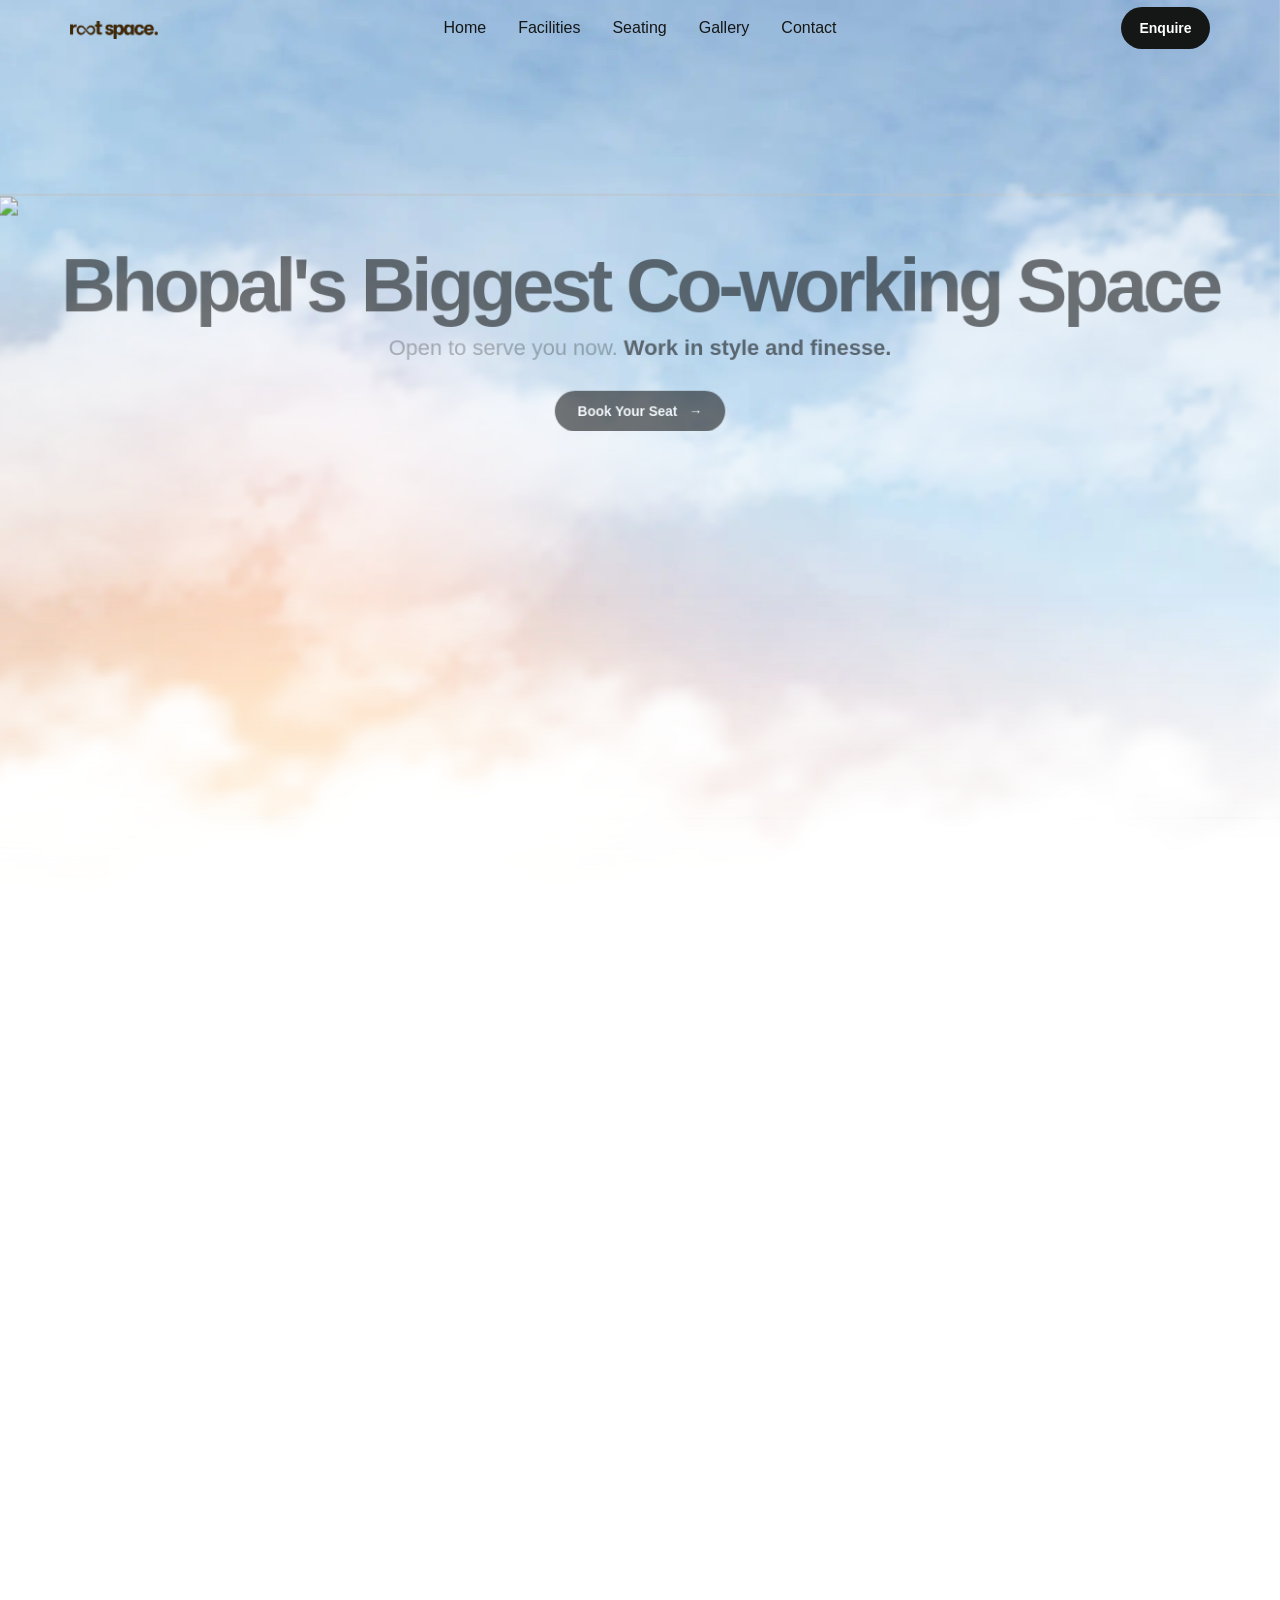
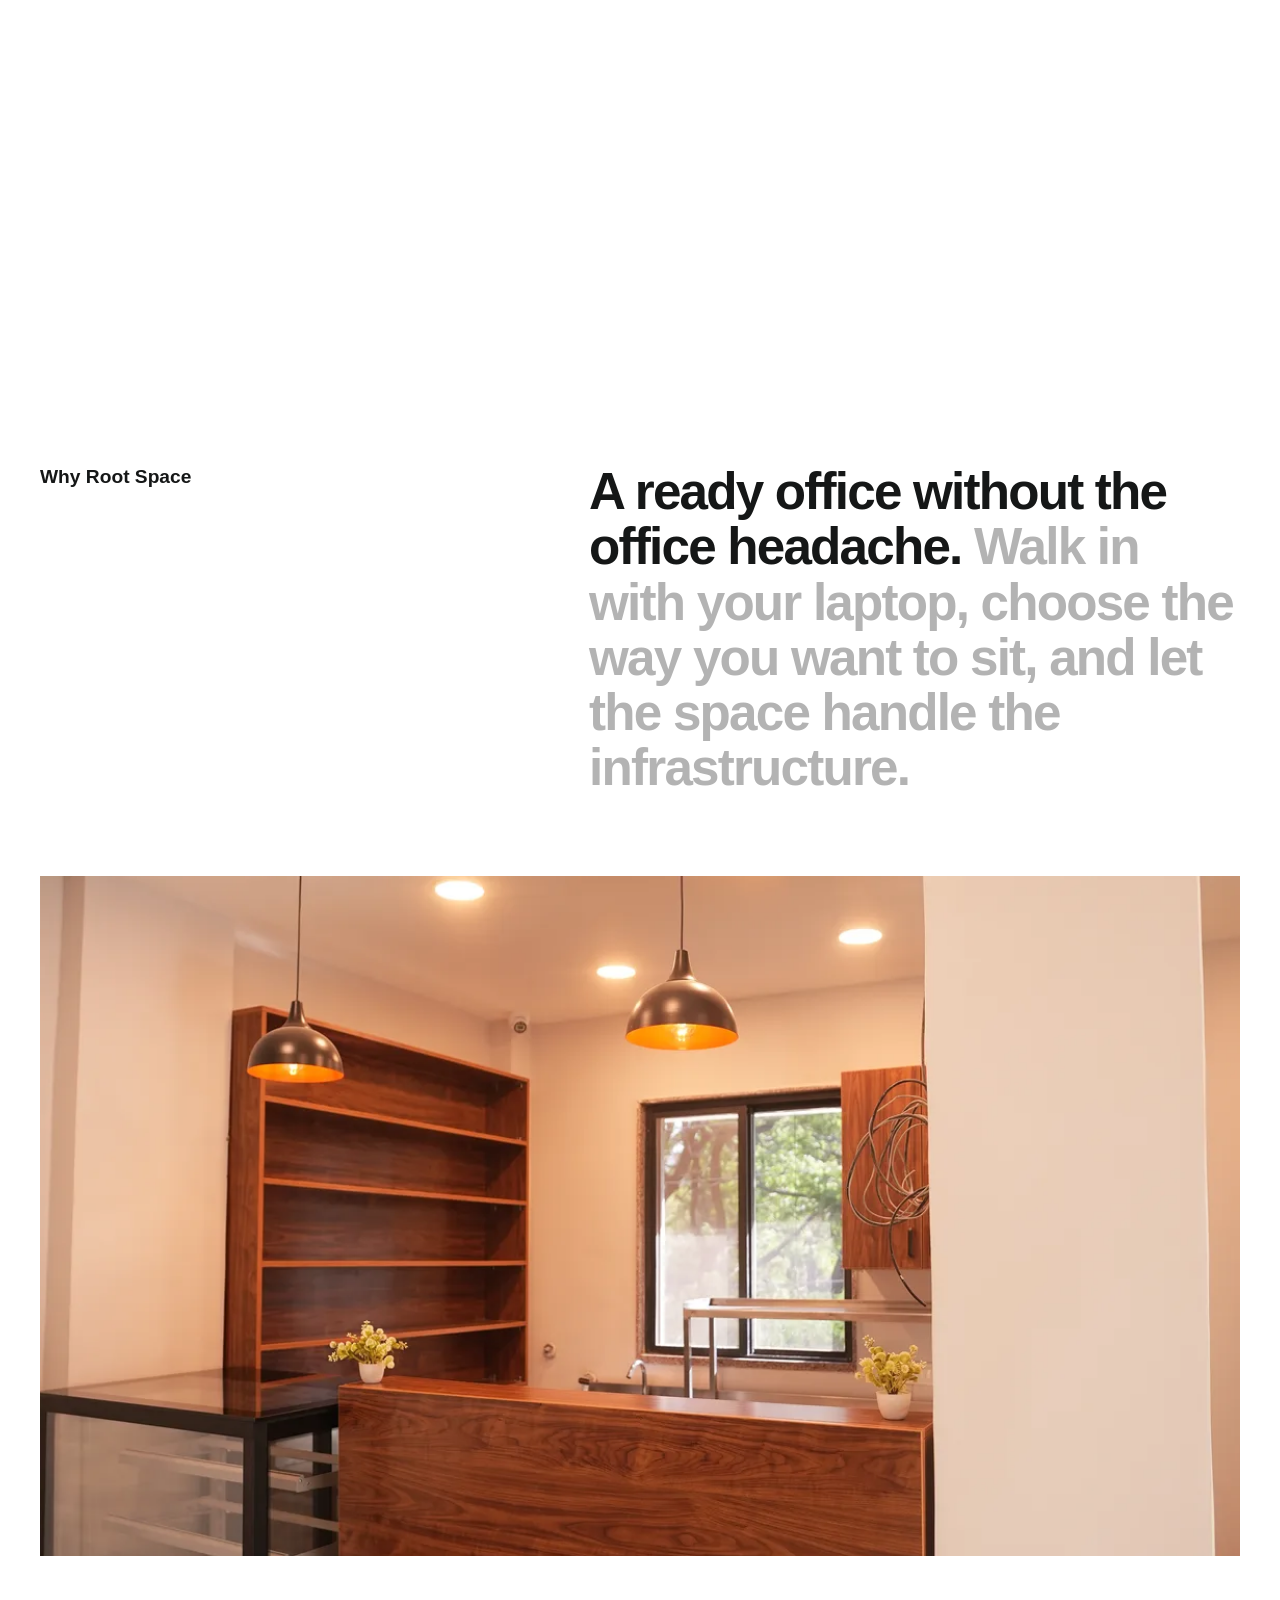
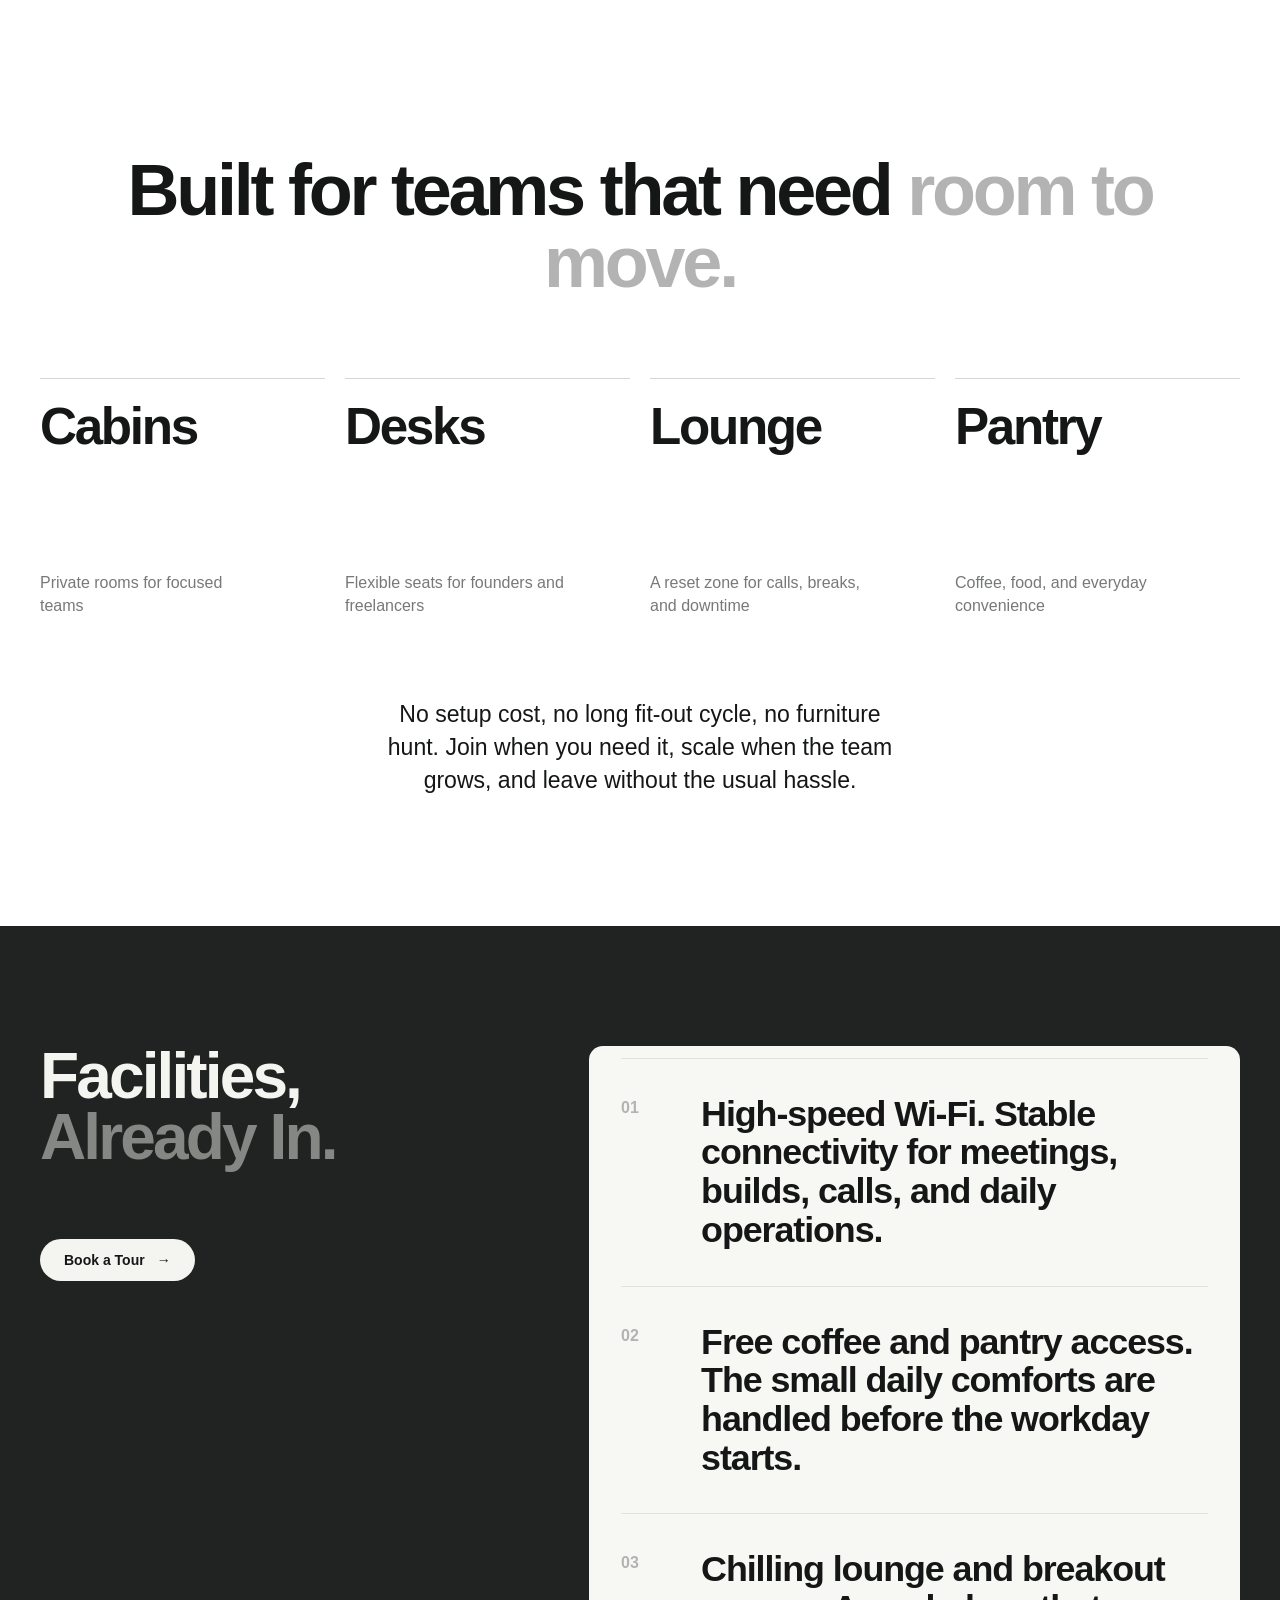
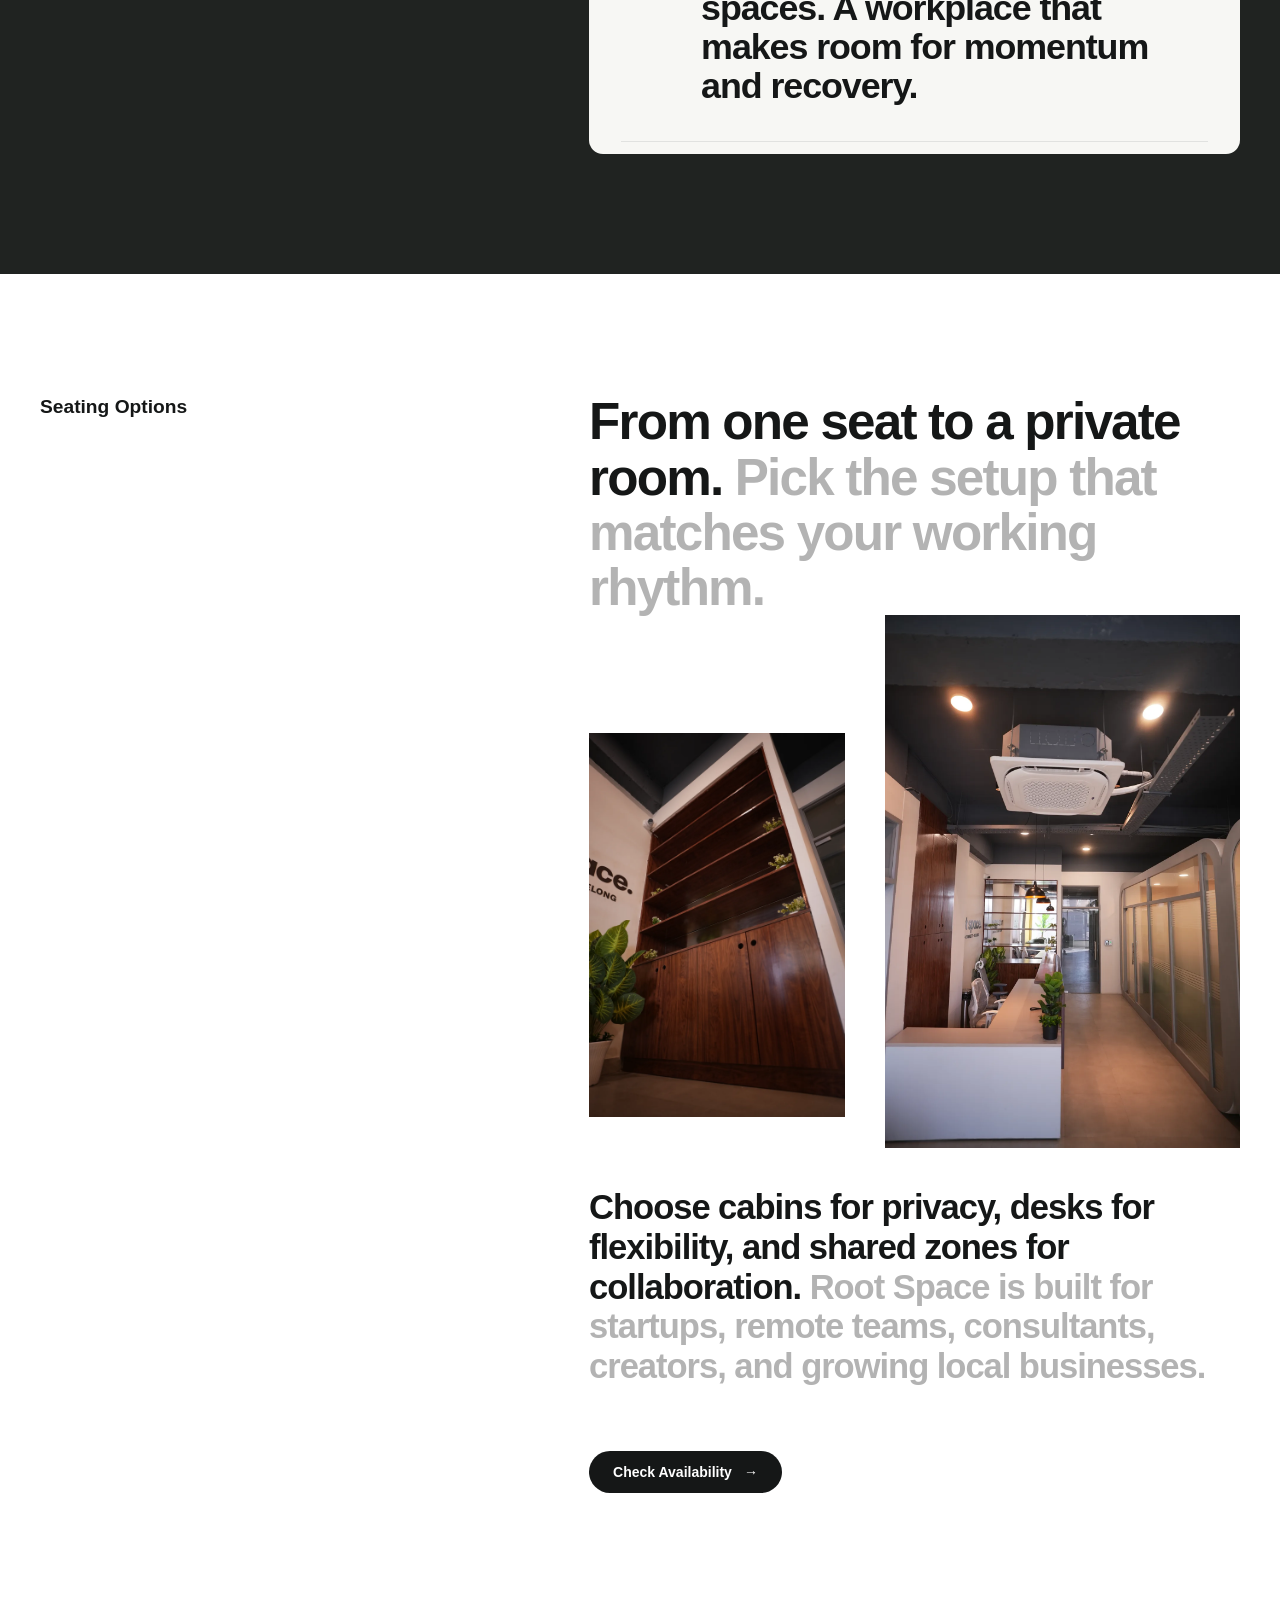
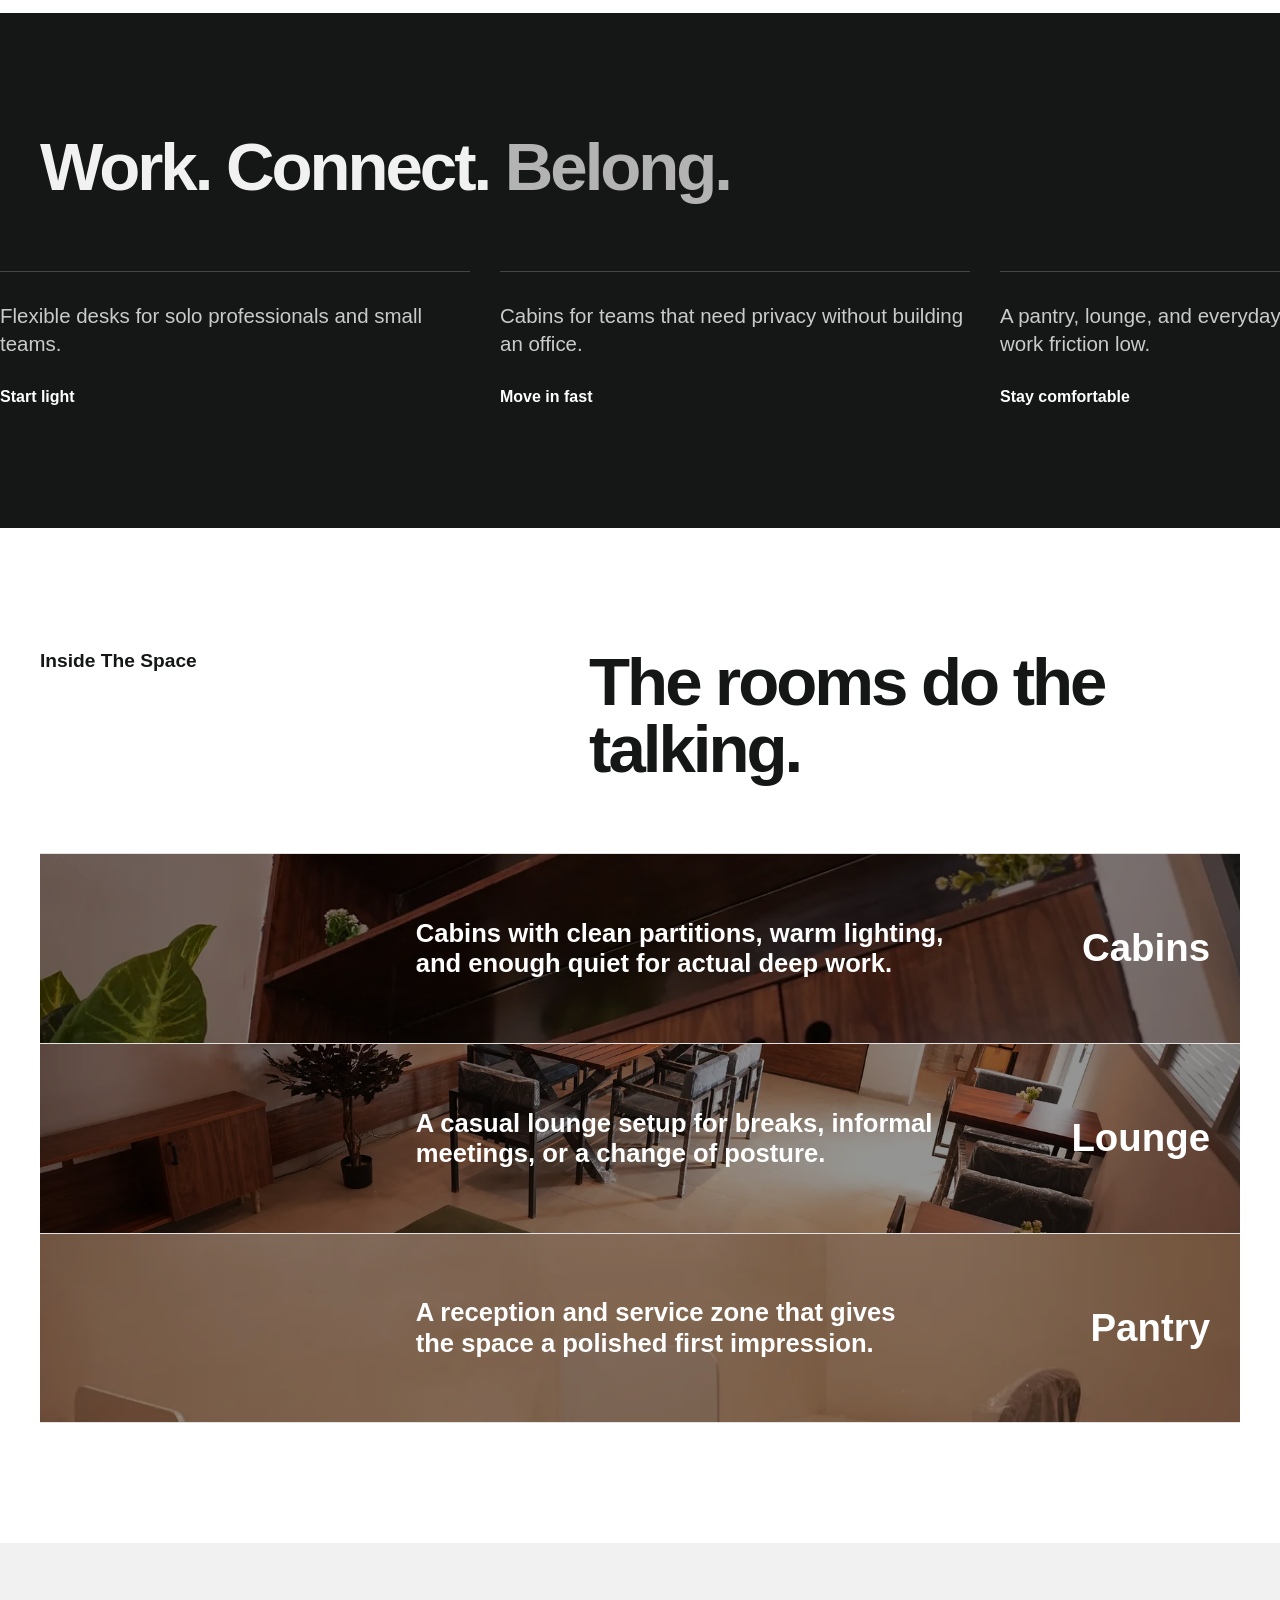
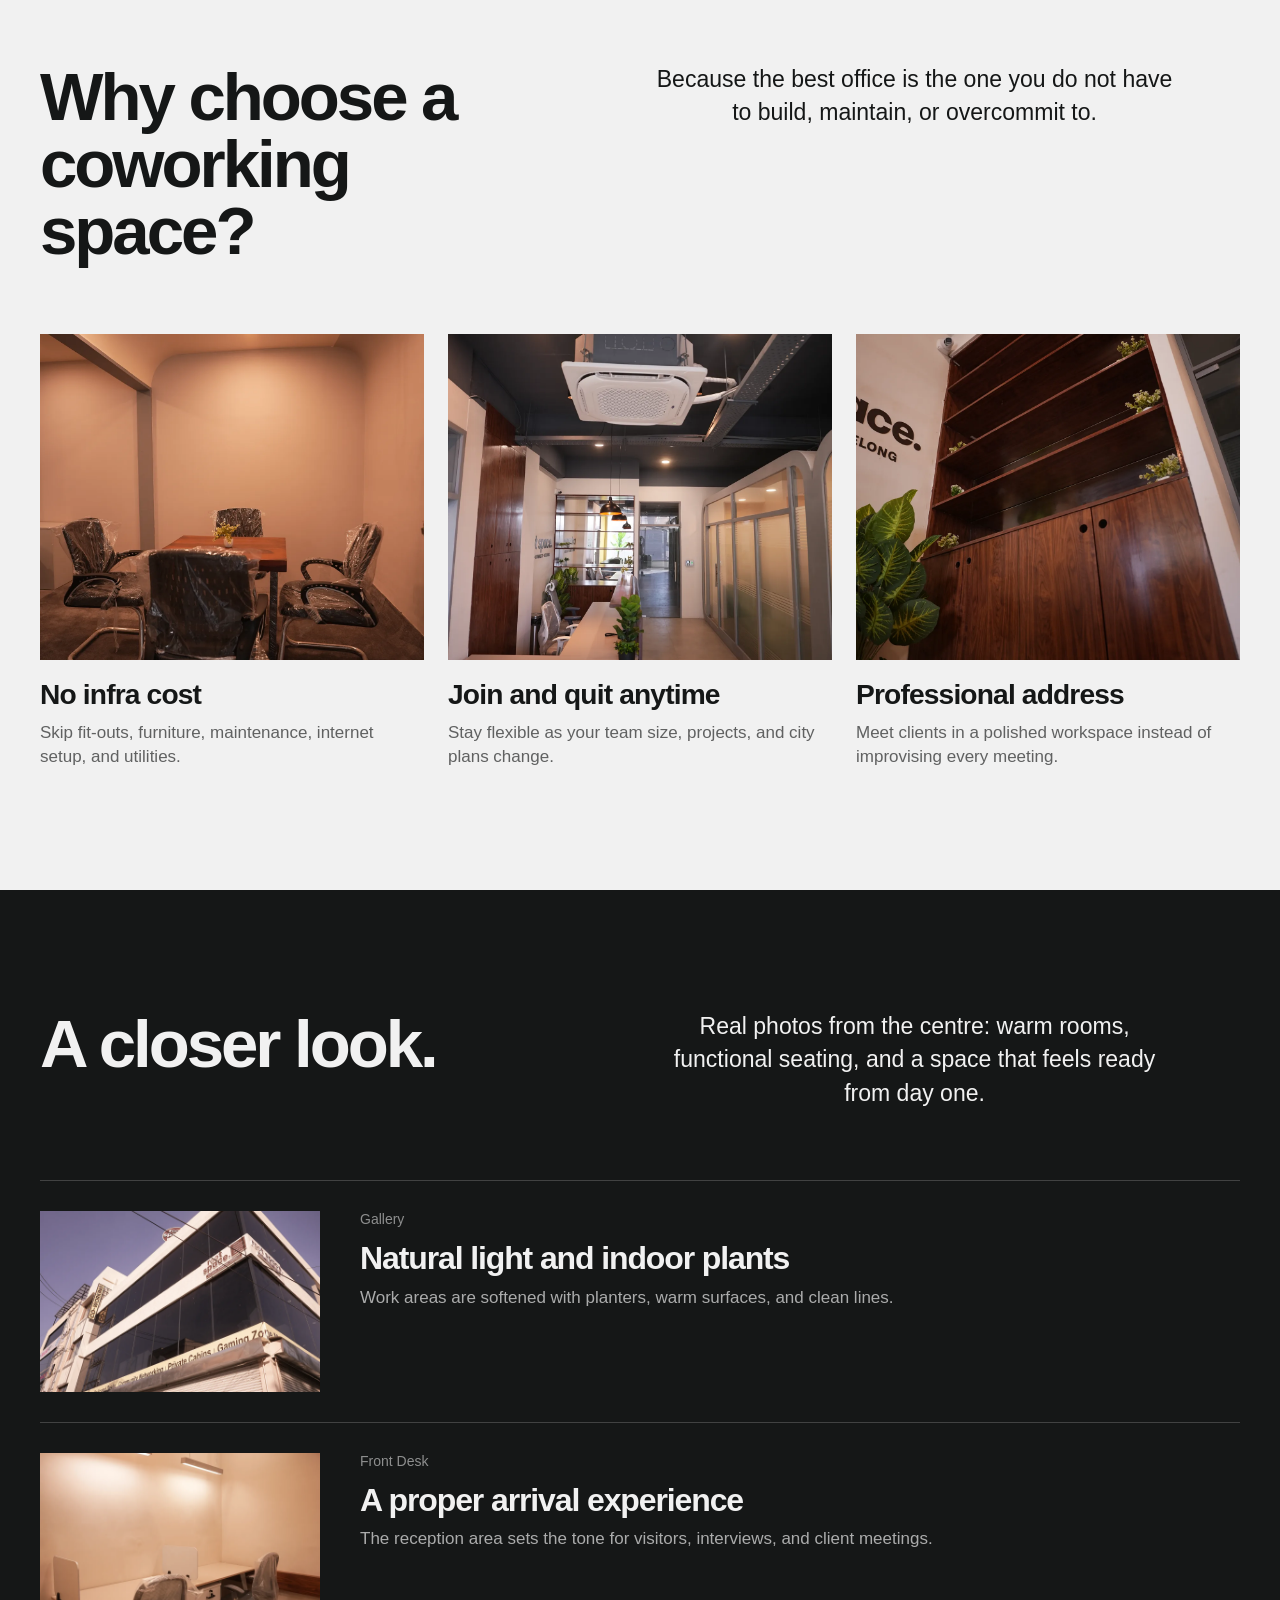
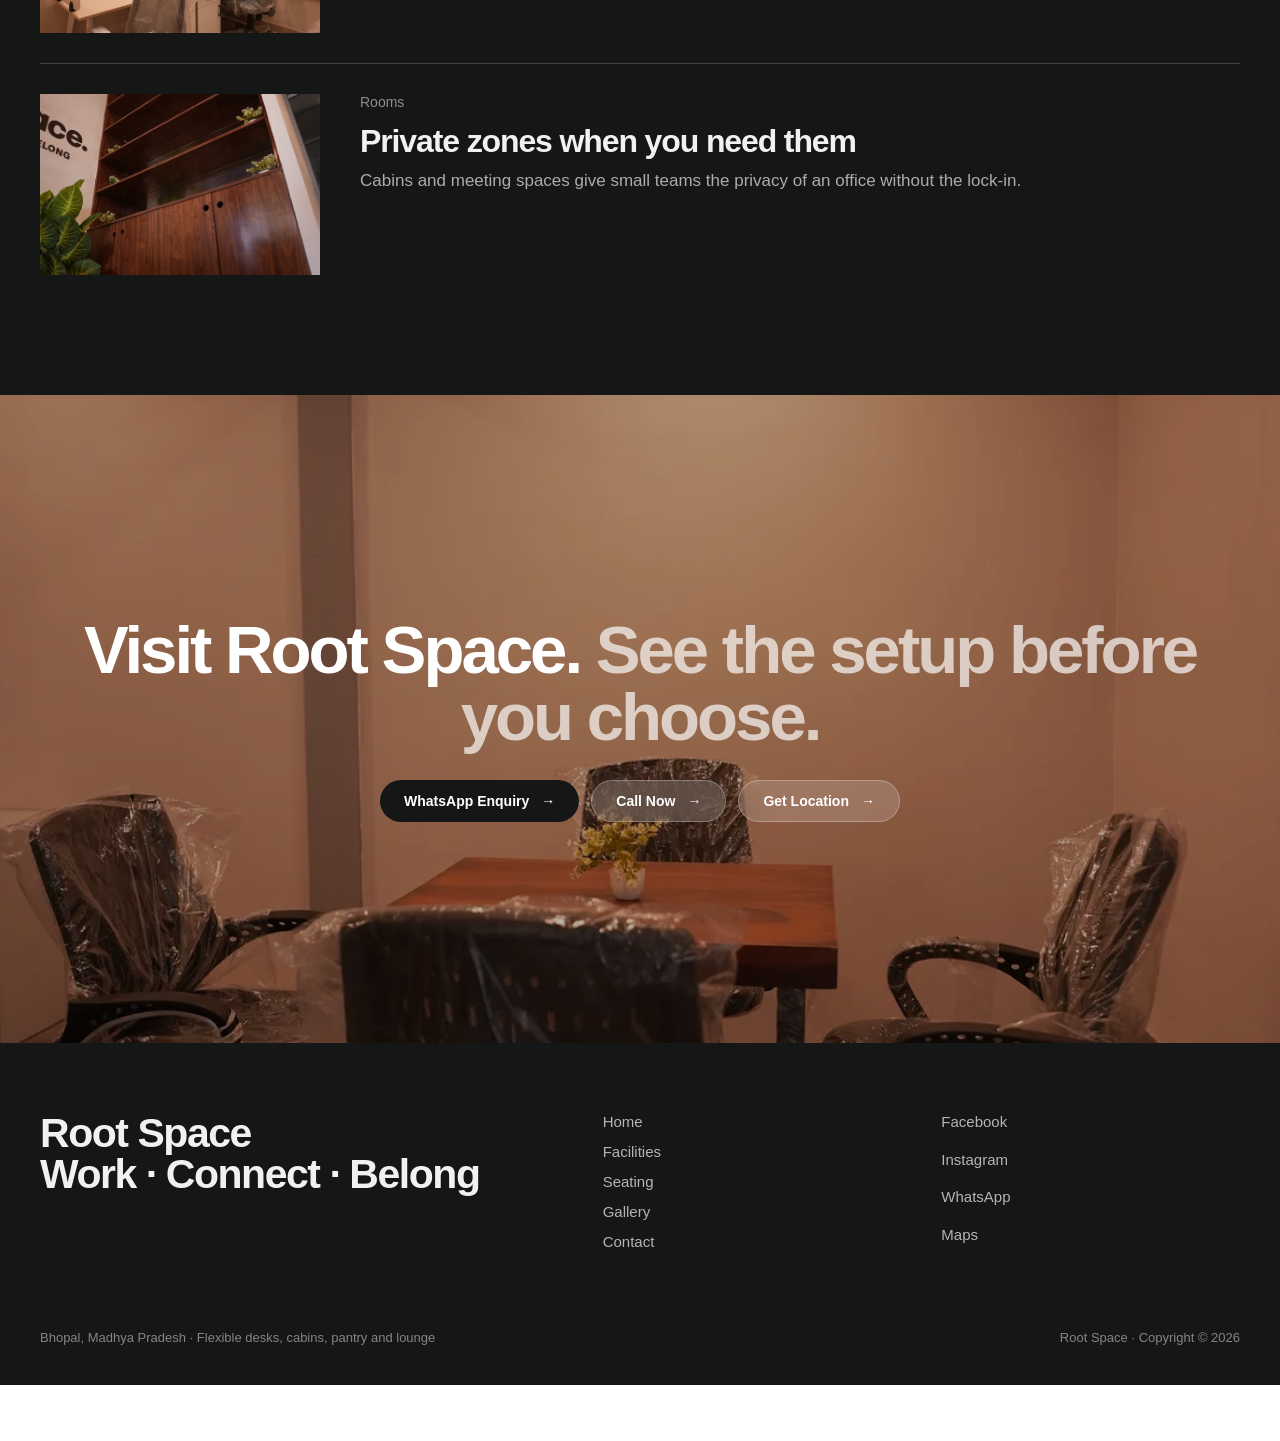
==== index.html @ 64983ba9 "Refactor code structure for improved readability and maintainability" ====
<!doctype html>
<html lang="en">
<head>
  <meta charset="utf-8">
  <meta name="viewport" content="width=device-width, initial-scale=1">
  <title>Root Space | Coworking Space in Bhopal</title>
  <style>
    :root {
      --ink: #151717;
      --muted: rgba(21, 23, 23, 0.5);
      --asset-dir: "FIND Real Estate _ Purchase, Rent or Sell Commercial and Residential Real Estate_files";
    }

    * {
      box-sizing: border-box;
    }

    html {
      font-size: 10px;
      background: #fff;
    }

    body {
      margin: 0;
      color: var(--ink);
      font-family: Arial, Helvetica, sans-serif;
      overflow-x: hidden;
    }

    a {
      color: inherit;
      text-decoration: none;
    }

    .site-header {
      position: fixed;
      top: 0;
      left: 0;
      right: 0;
      z-index: 20;
      height: 5.6rem;
      display: flex;
      align-items: center;
      padding: 0 7rem;
      color: var(--ink);
    }

    .brand {
      width: 6.6rem;
      height: 2rem;
      display: block;
    }

    .brand svg {
      width: 100%;
      height: 100%;
      display: block;
    }

    .root-brand {
      width: 8.8rem;
      height: 4.4rem;
      margin-top: .4rem;
    }

    .brand img {
      width: 100%;
      height: 100%;
      display: block;
      object-fit: contain;
      object-position: left center;
    }

    .nav {
      position: absolute;
      left: 50%;
      transform: translateX(-50%);
      display: flex;
      align-items: center;
      gap: 3.2rem;
      font-size: 1.6rem;
      line-height: 1;
      white-space: nowrap;
    }

    .nav span {
      display: inline-flex;
      align-items: center;
      gap: .65rem;
    }

    .sign-in {
      margin-left: auto;
      height: 4.2rem;
      min-width: 8.9rem;
      border-radius: 99rem;
      display: inline-flex;
      align-items: center;
      justify-content: center;
      background: var(--ink);
      color: #fff;
      font-size: 1.4rem;
      font-weight: 600;
    }

    .hero {
      position: relative;
      height: 500vh;
      margin-top: -5.6rem;
      margin-bottom: -100vh;
      opacity: 0;
      animation: hero-in .7s ease .18s forwards;
    }

    .hero-sticky {
      position: sticky;
      top: 0;
      height: 100vh;
      overflow: hidden;
    }

    .scene,
    .back {
      position: absolute;
      inset: 0;
    }

    .scene {
      overflow: hidden;
      pointer-events: none;
    }

    .layer-img {
      display: block;
      width: 100%;
      height: 100%;
      object-fit: cover;
      user-select: none;
      -webkit-user-drag: none;
    }

    .back {
      transform-origin: center;
      transform: scale(1.06);
      animation: back-in 4.5s cubic-bezier(.16, 1, .3, 1) .18s forwards;
    }

    .house {
      position: absolute;
      top: 48vh;
      left: 8vw;
      right: 8vw;
      height: min(62rem, 58vh);
      z-index: 2;
      transform-origin: bottom center;
      will-change: transform, opacity;
    }

    .house img {
      width: 100%;
      height: 100%;
      object-fit: contain;
      object-position: bottom center;
      display: block;
      filter: drop-shadow(0 4.2rem 5.5rem rgba(21, 23, 23, .22));
    }

    .house img {
      animation: house-in 3s cubic-bezier(.16, 1, .3, 1) .2s both;
    }

    .clouds {
      position: absolute;
      inset: 0;
      z-index: 4;
      will-change: transform;
    }

    .cloud {
      position: absolute;
      z-index: 4;
      will-change: transform;
      animation: cloud-in 3.4s cubic-bezier(.16, 1, .3, 1) .15s both;
    }

    .cloud:first-child {
      top: 25%;
      left: -33.72rem;
      width: 112.4rem;
      height: 47.7rem;
    }

    .cloud:last-child {
      top: 20%;
      right: -33.72rem;
      width: 93.6rem;
      height: 39.7rem;
      animation-delay: .25s;
    }

    .smoke {
      position: absolute;
      left: 0;
      right: 0;
      bottom: 0;
      height: 62rem;
      z-index: 5;
      transform: translateY(70%);
      will-change: transform;
    }

    .smoke img {
      object-position: top center;
    }

    .content {
      position: relative;
      z-index: 8;
      height: 100%;
      display: block;
      padding: 0 4rem 22.8rem;
      text-align: center;
      will-change: transform, opacity;
    }

    .content-inner {
      padding-top: 18.2rem;
      transform: translateY(.6rem);
      animation: copy-in 1.2s cubic-bezier(.16, 1, .3, 1) .35s forwards;
      opacity: 0;
    }

    h1 {
      width: min(128rem, 100%);
      margin: 0 auto;
      font-size: clamp(5rem, 6.1vw, 8.4rem);
      line-height: 1;
      letter-spacing: -.055em;
      font-weight: 800;
      white-space: normal;
      text-wrap: balance;
    }

    .subcopy {
      margin: 1.1rem 0 0;
      font-size: clamp(1.7rem, 1.76vw, 2.4rem);
      line-height: 1.3;
      font-weight: 500;
      color: var(--muted);
      text-wrap: balance;
    }

    .subcopy strong {
      color: var(--ink);
      font-weight: 700;
    }

    .cta {
      margin: 3rem auto 0;
      height: 4.2rem;
      padding: 0 2.4rem;
      border: 0;
      border-radius: 99rem;
      background: var(--ink);
      color: #fff;
      display: inline-flex;
      align-items: center;
      gap: 1.2rem;
      font: 600 1.4rem/1 Arial, Helvetica, sans-serif;
      cursor: pointer;
      transition: transform .4s cubic-bezier(.16, 1, .3, 1), background .2s ease;
    }

    .cta:hover {
      transform: translateY(-1px) scale(1.015);
      background: #000;
    }

    .bottom-fade {
      position: absolute;
      left: 0;
      right: 0;
      bottom: 0;
      height: 30.9rem;
      z-index: 7;
      background: linear-gradient(180deg, rgba(255,255,255,0), #fff);
      pointer-events: none;
    }

    .after {
      min-height: 100vh;
      display: grid;
      place-items: center;
      background: #fff;
      font-size: clamp(3rem, 5vw, 7.2rem);
      line-height: 1;
      letter-spacing: -.04em;
      font-weight: 600;
      text-align: center;
    }

    .after span {
      color: #b3b3b3;
    }

    .container {
      width: min(128.3rem, calc(100% - 8rem));
      margin: 0 auto;
    }

    .grid-2 {
      display: grid;
      grid-template-columns: minmax(18rem, 1fr) minmax(0, 1.32fr);
      gap: 5.6rem;
      align-items: start;
    }

    .section-label {
      font-size: clamp(1.6rem, 1.5vw, 2rem);
      line-height: 1.4;
      font-weight: 700;
    }

    .section-title {
      margin: 0;
      font-size: clamp(4.2rem, 5.25vw, 7.2rem);
      line-height: 1;
      letter-spacing: -.045em;
      font-weight: 650;
    }

    .section-title .muted,
    .large-copy .muted,
    .steps-text .muted,
    .agent-copy .muted {
      color: #b3b3b3;
    }

    .large-copy {
      font-size: clamp(3.2rem, 4vw, 5.6rem);
      line-height: 1.08;
      letter-spacing: -.035em;
      font-weight: 600;
    }

    .why {
      padding: 12rem 0 7rem;
    }

    .why-copy {
      margin: 0;
    }

    .why-video {
      margin-top: 8rem;
      position: relative;
      height: min(58vw, 68rem);
      overflow: hidden;
      background: #f1f1f1;
      clip-path: inset(0 round 0);
    }

    .why-video video,
    .why-video img {
      width: 100%;
      height: 100%;
      object-fit: cover;
      display: block;
      transform: scale(1.04);
    }

    .arrows-section {
      min-height: 100vh;
      display: grid;
      place-items: center;
      padding: 12rem 0;
      overflow: hidden;
    }

    .arrows-title {
      margin: 0;
      text-align: center;
      font-size: clamp(4rem, 6vw, 7.2rem);
      line-height: 1;
      letter-spacing: -.045em;
      font-weight: 650;
    }

    .arrows-title span {
      color: #b3b3b3;
    }

    .arrow-row {
      margin: 8rem auto;
      display: grid;
      grid-template-columns: repeat(4, minmax(0, 1fr));
      gap: 4rem;
      align-items: center;
    }

    .arrow-row img {
      width: 100%;
      height: auto;
      display: block;
      transform: translateX(-8%) scale(.94);
      opacity: .4;
      transition: transform 1.2s cubic-bezier(.16, 1, .3, 1), opacity 1.2s ease;
    }

    .in-view .arrow-row img {
      transform: translateX(0) scale(1);
      opacity: 1;
    }

    .arrow-row img:nth-child(2) { transition-delay: .1s; }
    .arrow-row img:nth-child(3) { transition-delay: .2s; }
    .arrow-row img:nth-child(4) { transition-delay: .3s; }

    .metric-row {
      margin: 8rem auto;
      display: grid;
      grid-template-columns: repeat(4, minmax(0, 1fr));
      gap: 2rem;
      text-align: left;
    }

    .metric-row div {
      min-height: 24rem;
      display: flex;
      flex-direction: column;
      justify-content: space-between;
      padding: 2.4rem 0 0;
      border-top: 1px solid rgba(21, 23, 23, .18);
      transform: translateY(3rem);
      opacity: 0;
      transition: transform .9s cubic-bezier(.16, 1, .3, 1), opacity .9s ease;
    }

    .metric-row div:nth-child(2) { transition-delay: .08s; }
    .metric-row div:nth-child(3) { transition-delay: .16s; }
    .metric-row div:nth-child(4) { transition-delay: .24s; }

    .in-view .metric-row div {
      transform: translateY(0);
      opacity: 1;
    }

    .metric-row strong {
      font-size: clamp(3.2rem, 4vw, 5.6rem);
      line-height: .95;
      letter-spacing: -.045em;
      font-weight: 700;
    }

    .metric-row span {
      width: min(22rem, 100%);
      color: rgba(21, 23, 23, .58);
      font-size: 1.6rem;
      line-height: 1.45;
      font-weight: 500;
    }

    .center-text {
      width: min(52rem, 100%);
      margin: 0 auto;
      text-align: center;
      font-size: clamp(1.8rem, 1.8vw, 2.4rem);
      line-height: 1.45;
      font-weight: 500;
    }

    .rewired {
      padding: 12rem 0;
      background: #202321;
      color: #f4f4f0;
    }

    .steps-title {
      margin: 0 0 4rem;
      font-size: clamp(4.4rem, 5vw, 7.2rem);
      line-height: .96;
      letter-spacing: -.045em;
      font-weight: 650;
    }

    .steps-title .muted {
      color: rgba(244, 244, 240, .48);
    }

    .steps-list {
      counter-reset: step;
      display: grid;
      gap: 0;
      padding: 1.2rem 3.2rem;
      border-radius: 1.4rem;
      background: #f7f7f4;
      color: #151717;
      overflow: hidden;
    }

    .step {
      counter-increment: step;
      position: relative;
      padding: 3.6rem 0 3.6rem 8rem;
      border-top: 1px solid rgba(21, 23, 23, .09);
      font-size: clamp(2.4rem, 2.8vw, 4.4rem);
      line-height: 1.08;
      letter-spacing: -.03em;
      font-weight: 600;
    }

    .step:last-child {
      border-bottom: 1px solid rgba(21, 23, 23, .09);
    }

    .step:before {
      content: counter(step, decimal-leading-zero);
      position: absolute;
      left: 0;
      top: 4rem;
      font-size: 1.6rem;
      letter-spacing: 0;
      color: #b3b3b3;
    }

    .rewired .cta {
      background: #f4f4f0;
      color: #151717;
    }

    .agents {
      padding: 12rem 0;
    }

    .agent-media {
      display: grid;
      grid-template-columns: .72fr 1fr;
      gap: 4rem;
      align-items: center;
    }

    .agent-media img {
      width: 100%;
      height: auto;
      display: block;
      object-fit: cover;
    }

    .agent-media img:first-child {
      margin-top: 34%;
    }

    .agent-copy {
      margin-top: 4rem;
      font-size: clamp(2.4rem, 2.7vw, 4.4rem);
      line-height: 1.15;
      letter-spacing: -.03em;
      font-weight: 600;
    }

    .testimonials {
      padding: 12rem 0;
      background: #151717;
      color: #f1f1f1;
      overflow: hidden;
    }

    .testimonial-track {
      margin-top: 7rem;
      display: flex;
      gap: 3rem;
      animation: marquee 32s linear infinite;
    }

    .quote {
      flex: 0 0 min(47rem, 80vw);
      border-top: 1px solid rgba(241, 241, 241, .22);
      padding-top: 3rem;
      font-size: clamp(1.8rem, 1.6vw, 2.2rem);
      line-height: 1.38;
      color: rgba(241, 241, 241, .82);
    }

    .quote strong {
      display: block;
      margin-top: 2.8rem;
      color: #fff;
      font-size: 1.6rem;
    }

    @keyframes marquee {
      to { transform: translateX(calc(-50% - 1.5rem)); }
    }

    .services {
      padding: 12rem 0;
    }

    .service-list {
      margin-top: 7rem;
      display: grid;
    }

    .service {
      position: relative;
      min-height: 19rem;
      border-top: 1px solid rgba(21, 23, 23, .12);
      display: grid;
      grid-template-columns: 1fr minmax(0, 1.8fr) 18rem;
      align-items: center;
      gap: 4rem;
      overflow: hidden;
      color: #fff;
    }

    .service:last-child {
      border-bottom: 1px solid rgba(21, 23, 23, .12);
    }

    .service img {
      position: absolute;
      inset: 0;
      width: 100%;
      height: 100%;
      object-fit: cover;
      z-index: 0;
      transform: scale(1.04);
      transition: transform .8s cubic-bezier(.16, 1, .3, 1);
    }

    .service:after {
      content: "";
      position: absolute;
      inset: 0;
      z-index: 1;
      background: rgba(0,0,0,.42);
    }

    .service:hover img {
      transform: scale(1);
    }

    .service > *:not(img) {
      position: relative;
      z-index: 2;
    }

    .service p {
      margin: 0;
      font-size: clamp(1.8rem, 2vw, 2.8rem);
      line-height: 1.18;
      font-weight: 600;
      text-wrap: balance;
    }

    .service-name {
      justify-self: end;
      padding-right: 3rem;
      font-size: clamp(2.4rem, 3vw, 4.4rem);
      font-weight: 700;
    }

    .support {
      padding: 12rem 0;
      background: #f1f1f1;
    }

    .support-items {
      margin-top: 7rem;
      display: grid;
      grid-template-columns: repeat(3, 1fr);
      gap: 2.4rem;
    }

    .support-item img {
      width: 100%;
      aspect-ratio: 1.18;
      object-fit: cover;
      display: block;
    }

    .support-item h3 {
      margin: 2rem 0 1rem;
      font-size: clamp(2rem, 2.2vw, 3.2rem);
      line-height: 1.1;
      letter-spacing: -.03em;
    }

    .support-item p {
      margin: 0;
      color: rgba(21, 23, 23, .66);
      font-size: 1.7rem;
      line-height: 1.45;
    }

    .posts {
      padding: 12rem 0;
      background: #151717;
      color: #f1f1f1;
    }

    .post-list {
      margin-top: 7rem;
      display: grid;
      gap: 3rem;
    }

    .post {
      display: grid;
      grid-template-columns: 28rem 1fr;
      gap: 4rem;
      padding-top: 3rem;
      border-top: 1px solid rgba(241, 241, 241, .2);
    }

    .post img {
      width: 100%;
      aspect-ratio: 1.55;
      object-fit: cover;
      display: block;
    }

    .post time {
      color: rgba(241, 241, 241, .55);
      font-size: 1.4rem;
    }

    .post h3 {
      margin: 1.4rem 0 1rem;
      font-size: clamp(2.4rem, 2.5vw, 3.8rem);
      line-height: 1.08;
      letter-spacing: -.035em;
    }

    .post p {
      margin: 0;
      color: rgba(241, 241, 241, .68);
      font-size: 1.7rem;
      line-height: 1.45;
    }

    .final-cta {
      min-height: 72vh;
      position: relative;
      display: grid;
      place-items: center;
      text-align: center;
      overflow: hidden;
      color: #fff;
    }

    .final-cta img {
      position: absolute;
      inset: 0;
      width: 100%;
      height: 100%;
      object-fit: cover;
      transform: scale(1.08);
      z-index: 0;
    }

    .final-cta:after {
      content: "";
      position: absolute;
      inset: 0;
      background: rgba(0,0,0,.28);
      z-index: 1;
    }

    .final-cta-content {
      position: relative;
      z-index: 2;
      padding: 4rem;
    }

    .final-cta .muted {
      color: rgba(255, 255, 255, .68);
    }

    .cta-row {
      display: flex;
      flex-wrap: wrap;
      justify-content: center;
      gap: 1.2rem;
      margin-top: 3rem;
    }

    .cta-row .cta {
      margin: 0;
    }

    .secondary-cta {
      background: rgba(255, 255, 255, .16);
      color: #fff;
      border: 1px solid rgba(255, 255, 255, .28);
      backdrop-filter: blur(14px);
    }

    .secondary-cta:hover {
      background: rgba(255, 255, 255, .24);
    }

    .site-footer {
      padding: 7rem 0 4rem;
      background: #151717;
      color: #f1f1f1;
    }

    .footer-grid {
      display: grid;
      grid-template-columns: 1.4fr .8fr .8fr;
      gap: 4rem;
    }

    .footer-title {
      font-size: clamp(2.8rem, 3.2vw, 4.4rem);
      line-height: 1;
      letter-spacing: -.035em;
      font-weight: 650;
    }

    .footer-links {
      display: grid;
      gap: 1.3rem;
      font-size: 1.5rem;
      color: rgba(241,241,241,.72);
    }

    .copyright {
      margin-top: 8rem;
      display: flex;
      justify-content: space-between;
      gap: 2rem;
      color: rgba(241,241,241,.5);
      font-size: 1.3rem;
    }

    .mask-defs {
      position: absolute;
      width: 0;
      height: 0;
      overflow: hidden;
    }

    @keyframes hero-in {
      to { opacity: 1; }
    }

    @keyframes back-in {
      to { transform: scale(1); }
    }

    @keyframes house-in {
      from { transform: translateY(50%); }
      to { transform: translateY(0); }
    }

    @keyframes cloud-in {
      from { opacity: 0; transform: translateY(10%); }
      to { opacity: 1; transform: translateY(0); }
    }

    @keyframes copy-in {
      to { opacity: 1; transform: translateY(0); }
    }

    @media (max-width: 767px) {
      .site-header {
        height: 5.7rem;
        padding: 0 2.4rem;
      }

      .nav,
      .sign-in {
        display: none;
      }

      .brand {
        width: 5rem;
      }

      .root-brand {
        width: 7.2rem;
        height: 3.6rem;
      }

      .hero {
        height: 350vh;
        margin-top: -5.7rem;
      }

      .container {
        width: calc(100% - 3.2rem);
      }

      .grid-2,
      .agent-media,
      .service,
      .support-items,
      .post,
      .footer-grid {
        grid-template-columns: 1fr;
      }

      .why,
      .arrows-section,
      .rewired,
      .agents,
      .testimonials,
      .services,
      .support,
      .posts {
        padding: 7rem 0;
      }

      .arrow-row {
        gap: 1.5rem;
        margin: 5rem auto;
      }

      .metric-row {
        grid-template-columns: 1fr;
        margin: 5rem auto;
      }

      .metric-row div {
        min-height: 14rem;
      }

      .step {
        padding-left: 4.8rem;
      }

      .service {
        min-height: 25rem;
        padding: 3rem 2rem;
      }

      .service-name {
        justify-self: start;
        padding-right: 0;
      }

      .cta-row {
        flex-direction: column;
        align-items: center;
      }

      .copyright {
        flex-direction: column;
      }

      .content {
        padding: 0 2rem 15rem;
      }

      .content-inner {
        padding-top: 16rem;
      }

      .house {
        top: 52vh;
        left: 3vw;
        right: 3vw;
        height: 38rem;
      }

      .cloud:first-child {
        top: 33.7rem;
        left: -57.2rem;
        width: 70.2rem;
        height: 29.8rem;
      }

      .cloud:last-child {
        top: 37.12rem;
        right: -41.2rem;
        width: 55.7rem;
        height: 23.6rem;
      }

      .smoke {
        height: 45rem;
      }

      h1 {
        letter-spacing: -.02em;
        white-space: normal;
      }
    }
  </style>
</head>
<body>
  <svg class="mask-defs" aria-hidden="true">
    <defs>
      <mask id="find-mask" maskUnits="objectBoundingBox" maskContentUnits="objectBoundingBox">
        <rect width="1" height="1" fill="black"></rect>
        <svg viewBox="0 0 977 423" preserveAspectRatio="none" width="1" height="1">
          <g fill="white">
            <path d="M836.06 1.01c77.3 0 139.94 62.69 139.94 140C976 218.33 913.35 281 836.06 281H702.61V1.01zm-52.82 80.17v119.44h44.58a59.5 59.5 0 0 0 42.21-17.5 59.7 59.7 0 0 0-42.2-101.94z"></path>
            <path d="M595.45 183.2V1h80.14v279.99H556.68l-73.33-152.93V281H403.2V1h110.33z"></path>
            <path d="M376.19 280.99h-141l61.26-140.29L235.2 1h141v279.99Z"></path>
            <path d="M244.55 81.28H81.14v59.42h101.02v80.17H81.14v60.12H1V1h207.91z"></path>
            <path d="M610.88 350.4h18.48v13.96h-18.48v31.8c0 3.36.95 6.05 3 7.89 2.03 1.82 5.08 2.63 8.92 2.63 1.47 0 2.85-.14 4.15-.44.8-.19 1.6-.4 2.41-.63v14c-1.04.47-2.48.88-4.34 1.19a42 42 0 0 1-7.12.54c-9 0-15.5-2.16-19.73-6.29-4.13-4.22-6.29-10.69-6.29-19.59v-31.1h-13.3V350.4h13.3v-16.26l19-7.1z"></path>
            <path d="M732.73 350.6h18.48v13.96h-18.48v31.8c0 3.36.94 6.05 3 7.89 2.03 1.82 5.07 2.63 8.92 2.63 1.46 0 2.85-.14 4.14-.44.8-.19 1.61-.4 2.42-.63v14c-1.05.47-2.49.87-4.35 1.18a41.7 41.7 0 0 1-7.11.55c-9 0-15.51-2.16-19.74-6.29-4.13-4.22-6.28-10.69-6.28-19.59v-31.1h-13.3V350.6h13.3v-16.27l19-7.09z"></path>
            <path d="M546.65 349c9.3 0 16.6 1.89 21.98 5.56v.01c5.05 3.36 7.93 7.96 8.69 13.85h-16.84a8.17 8.17 0 0 0-4.25-5.34c-2.46-1.42-5.83-2.08-10-2.08-3.8 0-6.8.56-8.9 1.81a5.9 5.9 0 0 0-3.16 5.35c0 2.04.93 3.69 2.67 4.88l.02.02h.02c1.65 1.04 4.26 1.9 7.74 2.66l12.89 2.66c7.04 1.46 12.24 4.18 15.7 8.08v.02a19.26 19.26 0 0 1 5.34 13.6c0 6.48-2.45 11.52-7.36 15.21l-.48.35c-5.18 3.66-12.64 5.56-22.52 5.56-10.33 0-18.42-2.08-24.36-6.13-5.6-3.82-8.77-8.98-9.54-15.53h16.83a10.8 10.8 0 0 0 5.06 7.13l.02.01.02.01c3 1.7 7.02 2.51 11.97 2.51 4.43 0 7.84-.6 10.04-1.97h.02a7.14 7.14 0 0 0 3.54-6.31c0-2.01-.7-3.67-2.18-4.82-1.33-1.21-3.65-2.09-6.73-2.74l-11.49-2.38c-8.15-1.7-14.1-4.2-17.93-7.43l-.37-.32c-3.78-3.44-5.68-7.83-5.68-13.25 0-6.6 2.52-11.66 7.56-15.29h.01c5.09-3.75 12.27-5.69 21.67-5.69"></path>
            <path d="M508.46 321v14.52h-51.8v26.64h48.58v14.24h-48.58v28.88h53.48v14.52H437.1V321z"></path>
            <path d="M404.3 321v98.8h-19V321z"></path>
            <path d="M345.13 349c10.13 0 17.7 2.26 22.87 6.62 5.14 4.35 7.76 10.62 7.76 18.98v31.5c0 2.37.15 4.8.43 7.25v.05c.33 2 .79 4.14 1.37 6.4h-18.92c-.45-1.78-.8-3.68-1.04-5.68a89 89 0 0 1-.24-5l-1.89-.43a22.06 22.06 0 0 1-7.67 8.61c-4 2.58-8.94 3.9-14.86 3.9-6.92 0-12.3-1.73-16.28-5.08-3.96-3.43-5.96-7.95-5.96-13.66 0-6.34 2.35-11.37 7.06-15.18 4.85-3.96 11.65-6.57 20.5-7.77l17.64-2.49.87-.12v-4.54c0-3.14-1.08-5.68-3.3-7.48-2.12-1.9-5.2-2.76-9.05-2.76-3.64 0-6.68.62-9.03 1.95h-.01a9.6 9.6 0 0 0-4.28 5.19h-18.11c1.1-5.64 4.2-10.35 9.35-14.16 5.46-4.03 13.02-6.1 22.79-6.1m10.48 38.26-14.13 2.17c-3.82.57-6.78 1.64-8.76 3.3-2.03 1.71-3.02 4.06-3.02 6.93 0 2.6.96 4.7 2.94 6.13 1.9 1.37 4.37 2.01 7.3 2.01 4.58 0 8.53-1.22 11.8-3.7h.02v-.01c3.26-2.57 5-5.64 5-9.19v-7.81l-1.15.18Z"></path>
            <path d="M196.08 321c7.17 0 13.36 1.24 18.62 3.69h.01c5.26 2.36 9.3 5.7 12.18 10 2.86 4.3 4.31 9.33 4.31 15.13 0 5.7-1.44 10.68-4.3 14.98-2.88 4.21-6.92 7.55-12.19 10a42.7 42.7 0 0 1-14.92 3.45l-2.06.13 1.37 1.53 35.63 39.89h-26.4l-31.72-41.05-.3-.39h-4.75v41.44H152V321zm-24.52 43.54h23.96c5.27 0 9.46-1.2 12.41-3.74 3.06-2.65 4.55-6.3 4.55-10.84 0-4.6-1.43-8.22-4.4-10.7-2.96-2.55-7.2-3.74-12.56-3.74h-23.96z"></path>
          </g>
        </svg>
      </mask>
    </defs>
  </svg>

  <header class="site-header">
    <a class="brand root-brand" href="#" aria-label="Root Space">
      <img src="drive-assets/root-space/optimized/root-space-logo-cropped.webp" alt="Root Space">
    </a>
    <nav class="nav" aria-label="Primary">
      <a href="#">Home</a>
      <a href="#">Facilities</a>
      <a href="#">Seating</a>
      <a href="#">Gallery</a>
      <a href="#">Contact</a>
    </nav>
    <a href="#contact" class="sign-in">Enquire</a>
  </header>

  <main>
    <section class="hero" id="hero">
      <div class="hero-sticky">
        <div class="scene">
          <div class="back" data-depth="back">
            <img class="layer-img" src="FIND Real Estate _ Purchase, Rent or Sell Commercial and Residential Real Estate_files/back.webp" alt="">
          </div>
          <div class="house" data-depth="house">
            <img src="ChatGPT_Image_Apr_28__2026__09_09_01_PM-removebg-preview.png" alt="">
          </div>
          <div class="clouds">
            <div class="cloud" data-depth="cloud-left">
              <img class="layer-img" src="FIND Real Estate _ Purchase, Rent or Sell Commercial and Residential Real Estate_files/cloud.webp" alt="">
            </div>
            <div class="cloud" data-depth="cloud-right">
              <img class="layer-img" src="FIND Real Estate _ Purchase, Rent or Sell Commercial and Residential Real Estate_files/cloud.webp" alt="">
            </div>
          </div>
          <div class="smoke" data-depth="smoke">
            <img class="layer-img" src="FIND Real Estate _ Purchase, Rent or Sell Commercial and Residential Real Estate_files/smoke.webp" alt="">
          </div>
          <div class="bottom-fade"></div>
        </div>
        <div class="content" data-depth="content">
          <div class="content-inner">
            <h1>Bhopal's Biggest Co-working Space</h1>
            <p class="subcopy">Open to serve you now. <strong>Work in style and finesse.</strong></p>
            <button class="cta" type="button">Book Your Seat <span aria-hidden="true">→</span></button>
          </div>
        </div>
      </div>
    </section>
    <section class="why reveal">
      <div class="container">
        <div class="grid-2">
          <div class="section-label">Why Root Space</div>
          <p class="large-copy why-copy">A ready office without the office headache. <span class="muted">Walk in with your laptop, choose the way you want to sit, and let the space handle the infrastructure.</span></p>
        </div>
        <div class="why-video">
          <img src="drive-assets/root-space/optimized/200-dsc00916.webp" alt="Open desk seating at Root Space">
        </div>
      </div>
    </section>

    <section class="arrows-section reveal">
      <div class="container">
        <h2 class="arrows-title">Built for teams that need <span>room to move.</span></h2>
        <div class="metric-row">
          <div><strong>Cabins</strong><span>Private rooms for focused teams</span></div>
          <div><strong>Desks</strong><span>Flexible seats for founders and freelancers</span></div>
          <div><strong>Lounge</strong><span>A reset zone for calls, breaks, and downtime</span></div>
          <div><strong>Pantry</strong><span>Coffee, food, and everyday convenience</span></div>
        </div>
        <p class="center-text">No setup cost, no long fit-out cycle, no furniture hunt. <span class="muted">Join when you need it, scale when the team grows, and leave without the usual hassle.</span></p>
      </div>
    </section>

    <section class="rewired reveal">
      <div class="container grid-2">
        <div>
          <h2 class="steps-title">Facilities,<br><span class="muted">Already In.</span></h2>
          <a class="cta" href="#contact">Book a Tour <span aria-hidden="true">→</span></a>
        </div>
        <div class="steps-list">
          <div class="step">High-speed Wi-Fi. <span class="muted">Stable connectivity for meetings, builds, calls, and daily operations.</span></div>
          <div class="step">Free coffee and pantry access. <span class="muted">The small daily comforts are handled before the workday starts.</span></div>
          <div class="step">Chilling lounge and breakout spaces. <span class="muted">A workplace that makes room for momentum and recovery.</span></div>
        </div>
      </div>
    </section>

    <section class="agents reveal">
      <div class="container grid-2">
        <div class="section-label">Seating Options</div>
        <div>
          <div class="large-copy">From one seat to a private room. <span class="muted">Pick the setup that matches your working rhythm.</span></div>
          <div class="agent-media">
            <img src="drive-assets/root-space/optimized/20-dsc00735.webp" alt="Private cabin at Root Space">
            <img src="drive-assets/root-space/optimized/40-dsc00756.webp" alt="Dedicated desks at Root Space">
          </div>
          <p class="agent-copy">Choose cabins for privacy, desks for flexibility, and shared zones for collaboration. <span class="muted">Root Space is built for startups, remote teams, consultants, creators, and growing local businesses.</span></p>
          <a class="cta" href="#contact">Check Availability <span aria-hidden="true">→</span></a>
        </div>
      </div>
    </section>

    <section class="testimonials reveal">
      <div class="container">
        <h2 class="section-title">Work. Connect. <span class="muted">Belong.</span></h2>
      </div>
      <div class="testimonial-track">
        <div class="quote">Flexible desks for solo professionals and small teams.<strong>Start light</strong></div>
        <div class="quote">Cabins for teams that need privacy without building an office.<strong>Move in fast</strong></div>
        <div class="quote">A pantry, lounge, and everyday services that keep work friction low.<strong>Stay comfortable</strong></div>
        <div class="quote">A large Bhopal coworking space designed for focus, calls, and collaboration.<strong>Scale calmly</strong></div>
        <div class="quote">Flexible desks for solo professionals and small teams.<strong>Start light</strong></div>
        <div class="quote">Cabins for teams that need privacy without building an office.<strong>Move in fast</strong></div>
      </div>
    </section>

    <section class="services reveal">
      <div class="container">
        <div class="grid-2">
          <div class="section-label">Inside The Space</div>
          <h2 class="section-title">The rooms do the talking.</h2>
        </div>
        <div class="service-list">
          <div class="service">
            <img src="drive-assets/root-space/optimized/20-dsc00735.webp" alt="Private cabin at Root Space">
            <span></span>
            <p>Cabins with clean partitions, warm lighting, and enough quiet for actual deep work.</p>
            <div class="service-name">Cabins</div>
          </div>
          <div class="service">
            <img src="drive-assets/root-space/optimized/220-dsc00936.webp" alt="Lounge and pantry area at Root Space">
            <span></span>
            <p>A casual lounge setup for breaks, informal meetings, or a change of posture.</p>
            <div class="service-name">Lounge</div>
          </div>
          <div class="service">
            <img src="drive-assets/root-space/optimized/140-dsc00856.webp" alt="Reception and pantry area at Root Space">
            <span></span>
            <p>A reception and service zone that gives the space a polished first impression.</p>
            <div class="service-name">Pantry</div>
          </div>
        </div>
      </div>
    </section>

    <section class="support reveal">
      <div class="container">
        <div class="grid-2">
          <h2 class="section-title">Why choose a coworking space?</h2>
          <p class="center-text">Because the best office is the one you do not have to build, maintain, or overcommit to.</p>
        </div>
        <div class="support-items">
          <div class="support-item">
            <img src="drive-assets/root-space/optimized/500-dsc01216.webp" alt="Exterior of Root Space">
            <h3>No infra cost</h3>
            <p>Skip fit-outs, furniture, maintenance, internet setup, and utilities.</p>
          </div>
          <div class="support-item">
            <img src="drive-assets/root-space/optimized/40-dsc00756.webp" alt="Work desks with planters">
            <h3>Join and quit anytime</h3>
            <p>Stay flexible as your team size, projects, and city plans change.</p>
          </div>
          <div class="support-item">
            <img src="drive-assets/root-space/optimized/20-dsc00735.webp" alt="Small private room at Root Space">
            <h3>Professional address</h3>
            <p>Meet clients in a polished workspace instead of improvising every meeting.</p>
          </div>
        </div>
      </div>
    </section>

    <section class="posts reveal">
      <div class="container">
        <div class="grid-2">
          <h2 class="section-title">A closer look.</h2>
          <p class="center-text">Real photos from the centre: warm rooms, functional seating, and a space that feels ready from day one.</p>
        </div>
        <div class="post-list">
          <article class="post">
            <img src="drive-assets/root-space/optimized/520-dsc01236.webp" alt="Window seating at Root Space">
            <div><time>Gallery</time><h3>Natural light and indoor plants</h3><p>Work areas are softened with planters, warm surfaces, and clean lines.</p></div>
          </article>
          <article class="post">
            <img src="drive-assets/root-space/optimized/140-dsc00856.webp" alt="Reception desk at Root Space">
            <div><time>Front Desk</time><h3>A proper arrival experience</h3><p>The reception area sets the tone for visitors, interviews, and client meetings.</p></div>
          </article>
          <article class="post">
            <img src="drive-assets/root-space/optimized/20-dsc00735.webp" alt="Private room at Root Space">
            <div><time>Rooms</time><h3>Private zones when you need them</h3><p>Cabins and meeting spaces give small teams the privacy of an office without the lock-in.</p></div>
          </article>
        </div>
      </div>
    </section>

    <section class="final-cta reveal" id="contact">
      <img src="drive-assets/root-space/optimized/500-dsc01216.webp" alt="Root Space exterior in Bhopal">
      <div class="final-cta-content">
        <h2 class="section-title">Visit Root Space. <span class="muted">See the setup before you choose.</span></h2>
        <div class="cta-row">
          <a class="cta" href="https://wa.me/" target="_blank" rel="noreferrer">WhatsApp Enquiry <span aria-hidden="true">→</span></a>
          <a class="cta secondary-cta" href="tel:">Call Now <span aria-hidden="true">→</span></a>
          <a class="cta secondary-cta" href="https://www.google.com/maps/search/?api=1&query=Root%20Space%20Bhopal" target="_blank" rel="noreferrer">Get Location <span aria-hidden="true">→</span></a>
        </div>
      </div>
    </section>
  </main>

  <footer class="site-footer">
    <div class="container">
      <div class="footer-grid">
        <div class="footer-title">Root Space<br>Work · Connect · Belong</div>
        <nav class="footer-links" aria-label="Footer">
          <a href="#">Home</a>
          <a href="#">Facilities</a>
          <a href="#">Seating</a>
          <a href="#">Gallery</a>
          <a href="#">Contact</a>
        </nav>
        <nav class="footer-links" aria-label="Social">
          <a href="#">Facebook</a>
          <a href="#">Instagram</a>
          <a href="#">WhatsApp</a>
          <a href="#">Maps</a>
        </nav>
      </div>
      <div class="copyright">
        <span>Bhopal, Madhya Pradesh · Flexible desks, cabins, pantry and lounge</span>
        <span>Root Space · Copyright © 2026</span>
      </div>
    </div>
  </footer>

  <script>
    const hero = document.querySelector("#hero");
    const layers = {
      back: document.querySelector("[data-depth='back']"),
      house: document.querySelector("[data-depth='house']"),
      cloudLeft: document.querySelector("[data-depth='cloud-left']"),
      cloudRight: document.querySelector("[data-depth='cloud-right']"),
      smoke: document.querySelector("[data-depth='smoke']"),
      content: document.querySelector("[data-depth='content']")
    };

    function clamp(value, min = 0, max = 1) {
      return Math.max(min, Math.min(max, value));
    }

    function smoothstep(value) {
      const t = clamp(value);
      return t * t * (3 - 2 * t);
    }

    let targetProgress = 0;
    let renderProgress = 0;

    function readProgress() {
      const rect = hero.getBoundingClientRect();
      const scrollable = Math.max(1, hero.offsetHeight - window.innerHeight);
      return clamp(-rect.top / scrollable);
    }

    function renderHero(progress) {
      const intro = clamp(progress / 0.82);
      const buildingFade = 1 - smoothstep((progress - 0.78) / 0.16);

      layers.back.style.transform = `scale(${1 + progress * 0.05})`;
      layers.house.style.transform = `translateY(${-82 * intro}%) scale(${1 + intro * 0.62})`;
      layers.house.style.opacity = `${buildingFade}`;
      layers.smoke.style.transform = `translateY(${70 - intro * 70}%)`;
      layers.cloudLeft.style.transform = `translateX(${-15 * intro}%)`;
      layers.cloudRight.style.transform = `translateX(${15 * intro}%)`;
      layers.content.style.transform = `translateY(${20 * intro}%) scale(${1 - intro * 0.1})`;
      layers.content.style.opacity = `${1 - clamp(intro * 1.3)}`;
    }

    function updateHeroTarget() {
      targetProgress = readProgress();
    }

    function animateHero() {
      targetProgress = readProgress();
      renderProgress += (targetProgress - renderProgress) * 0.16;
      if (Math.abs(targetProgress - renderProgress) < 0.0005) renderProgress = targetProgress;
      renderHero(renderProgress);
      requestAnimationFrame(animateHero);
    }

    targetProgress = readProgress();
    renderProgress = targetProgress;
    renderHero(renderProgress);
    window.addEventListener("scroll", updateHeroTarget, { passive: true });
    window.addEventListener("resize", updateHeroTarget);
    requestAnimationFrame(animateHero);

    const observer = new IntersectionObserver((entries) => {
      entries.forEach((entry) => {
        if (entry.isIntersecting) entry.target.classList.add("in-view");
      });
    }, { threshold: 0.18 });

    document.querySelectorAll(".reveal").forEach((section) => observer.observe(section));
  </script>
</body>
</html>
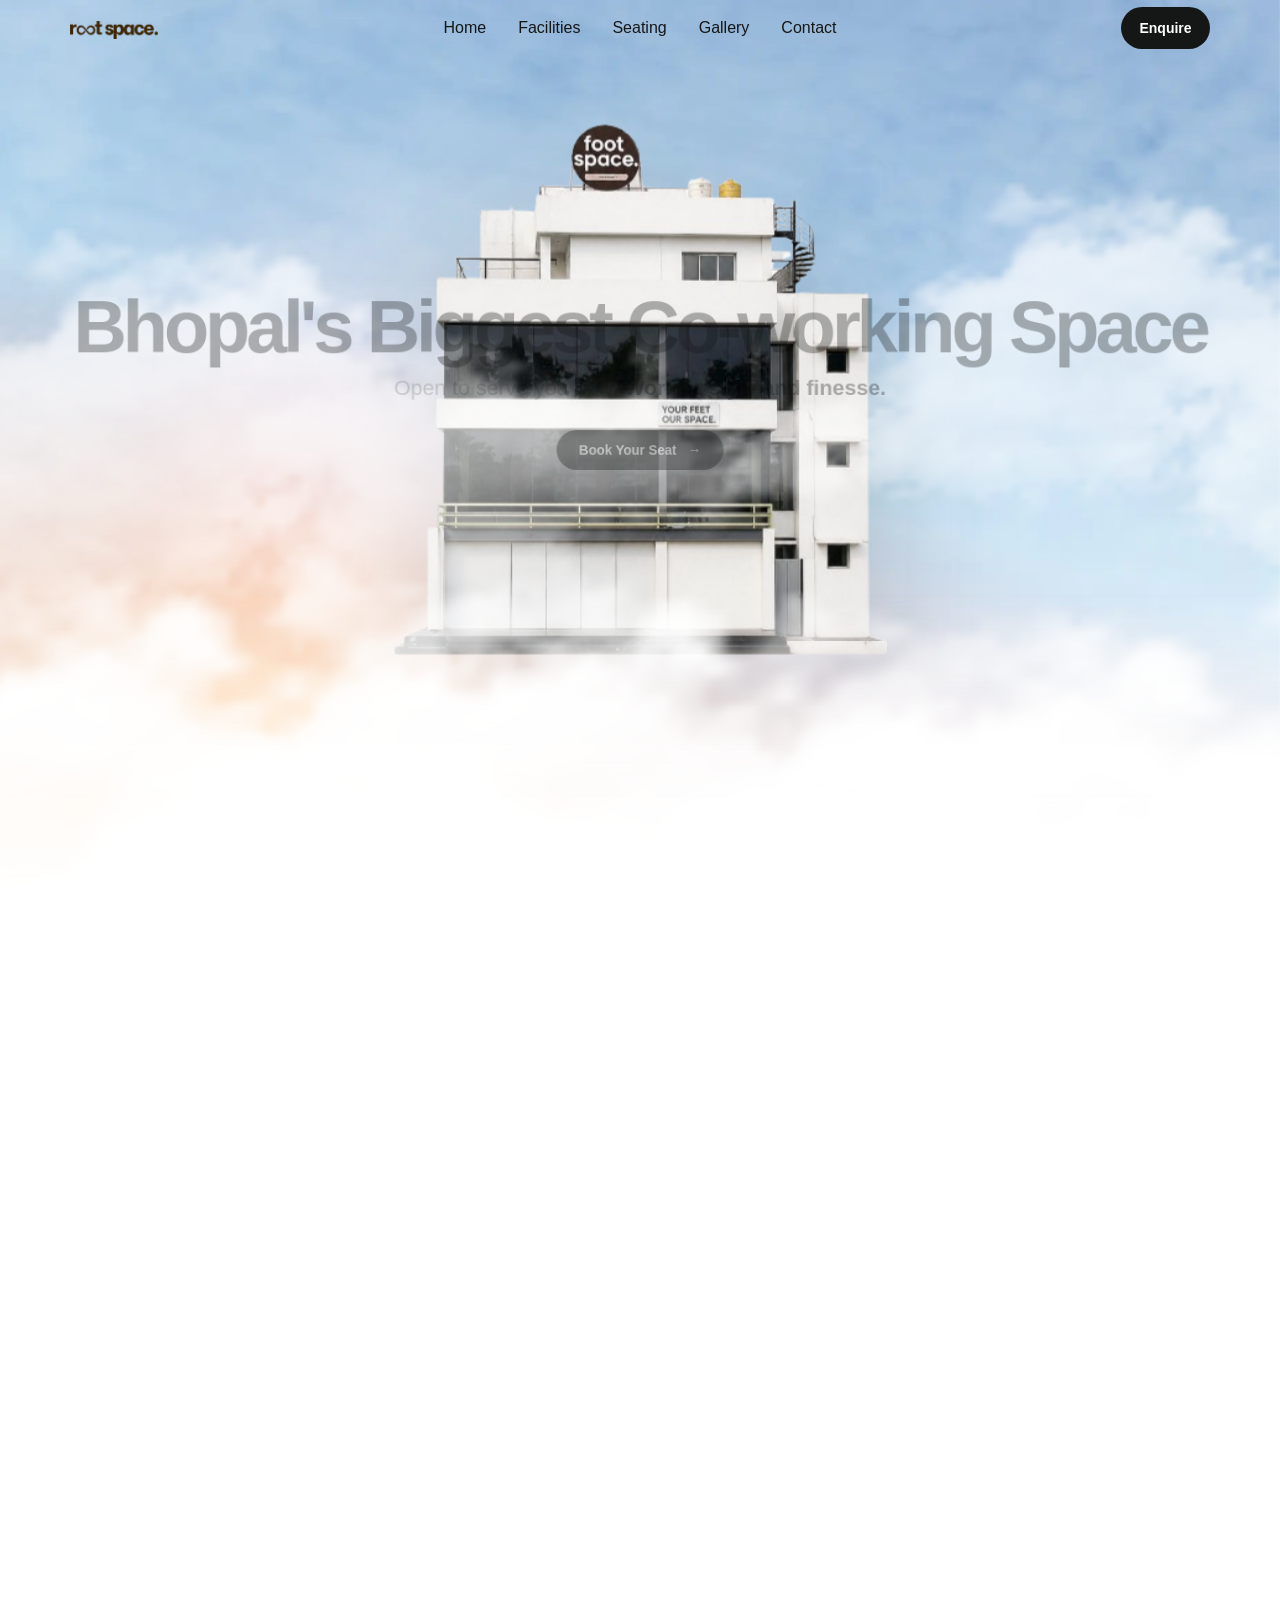
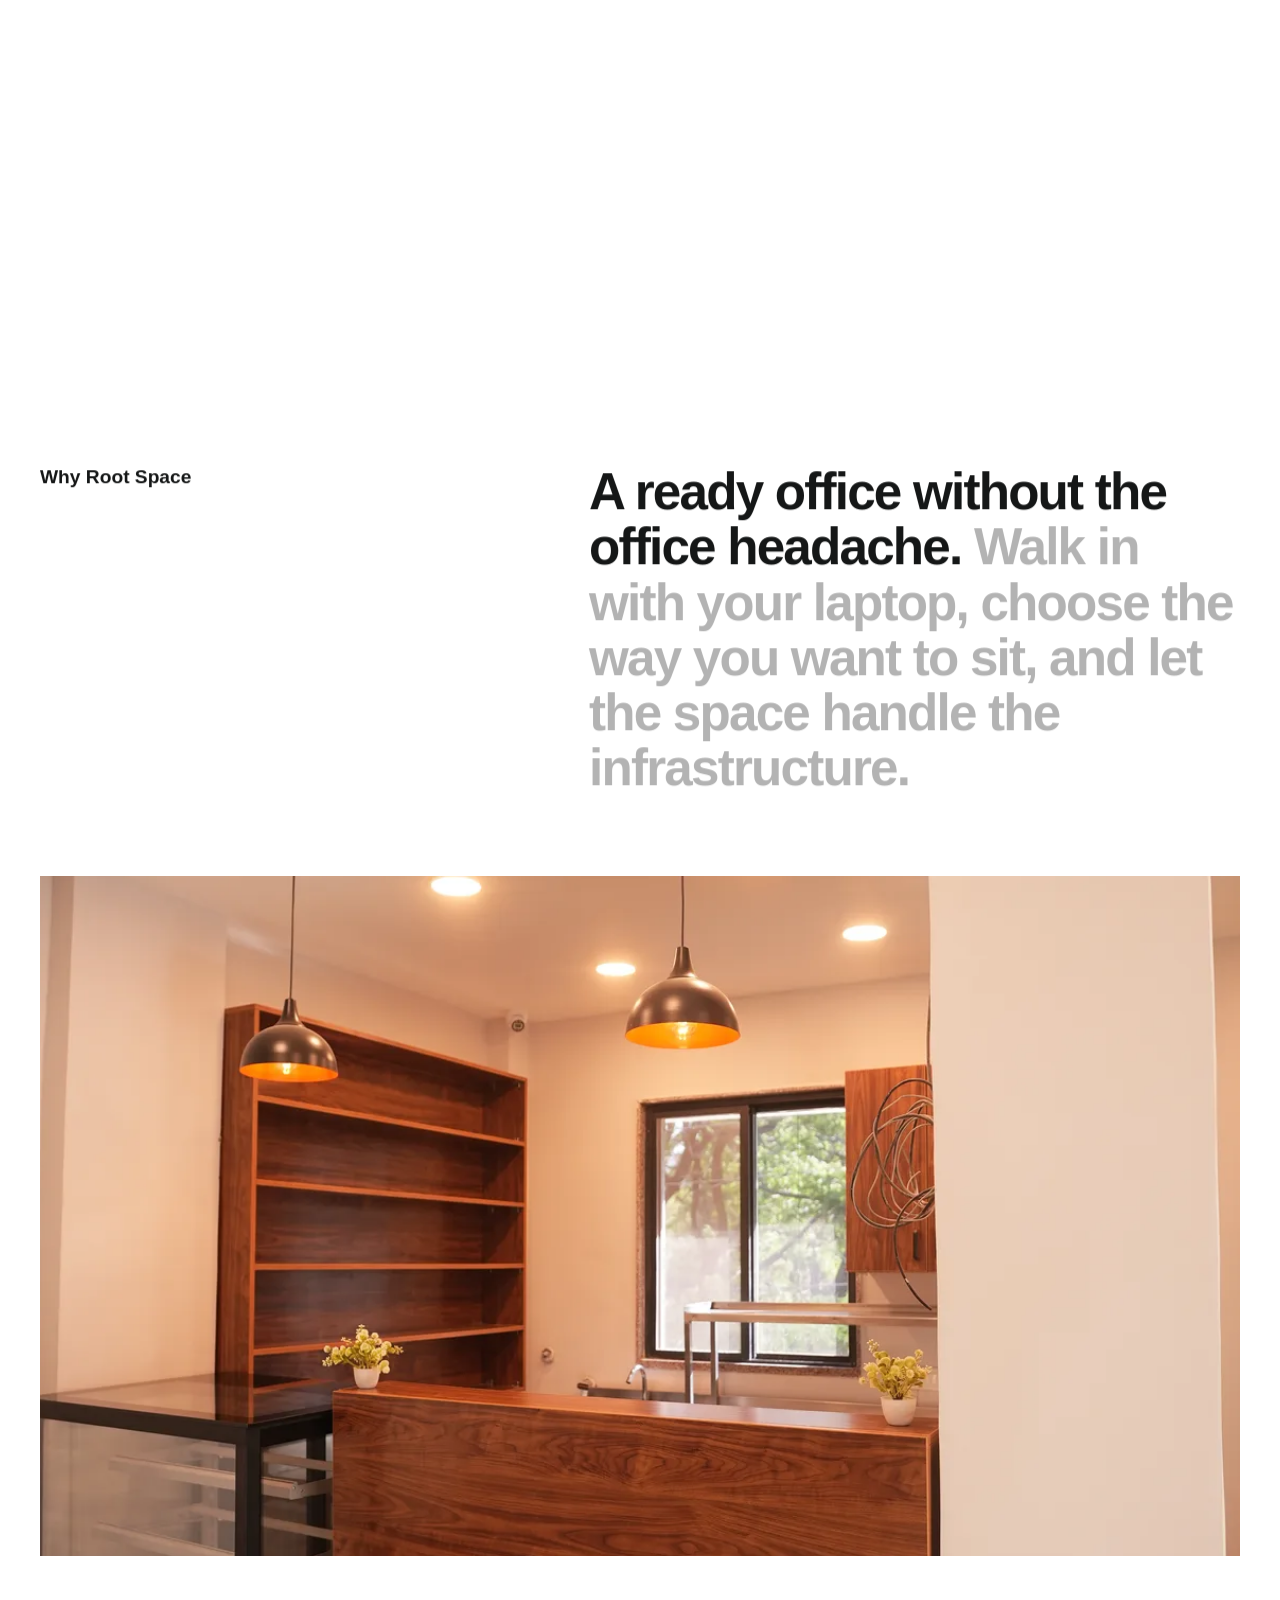
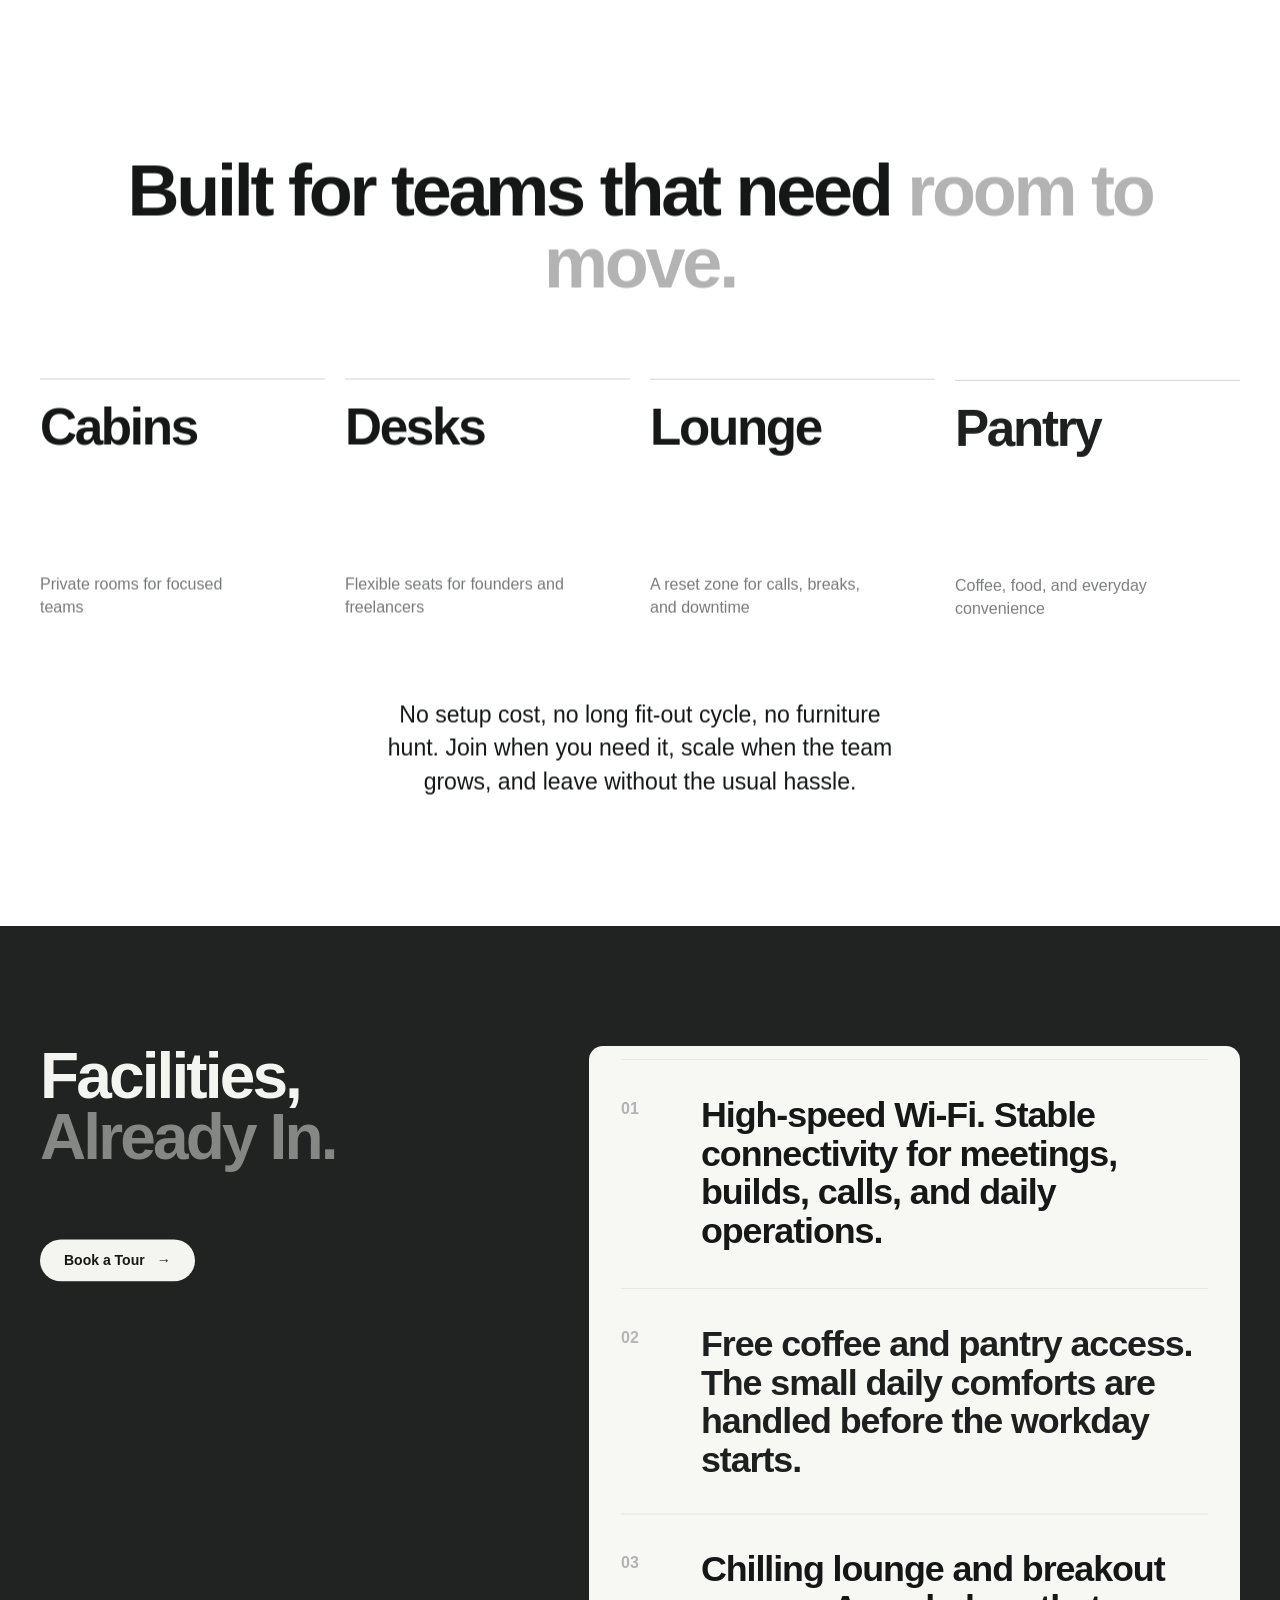
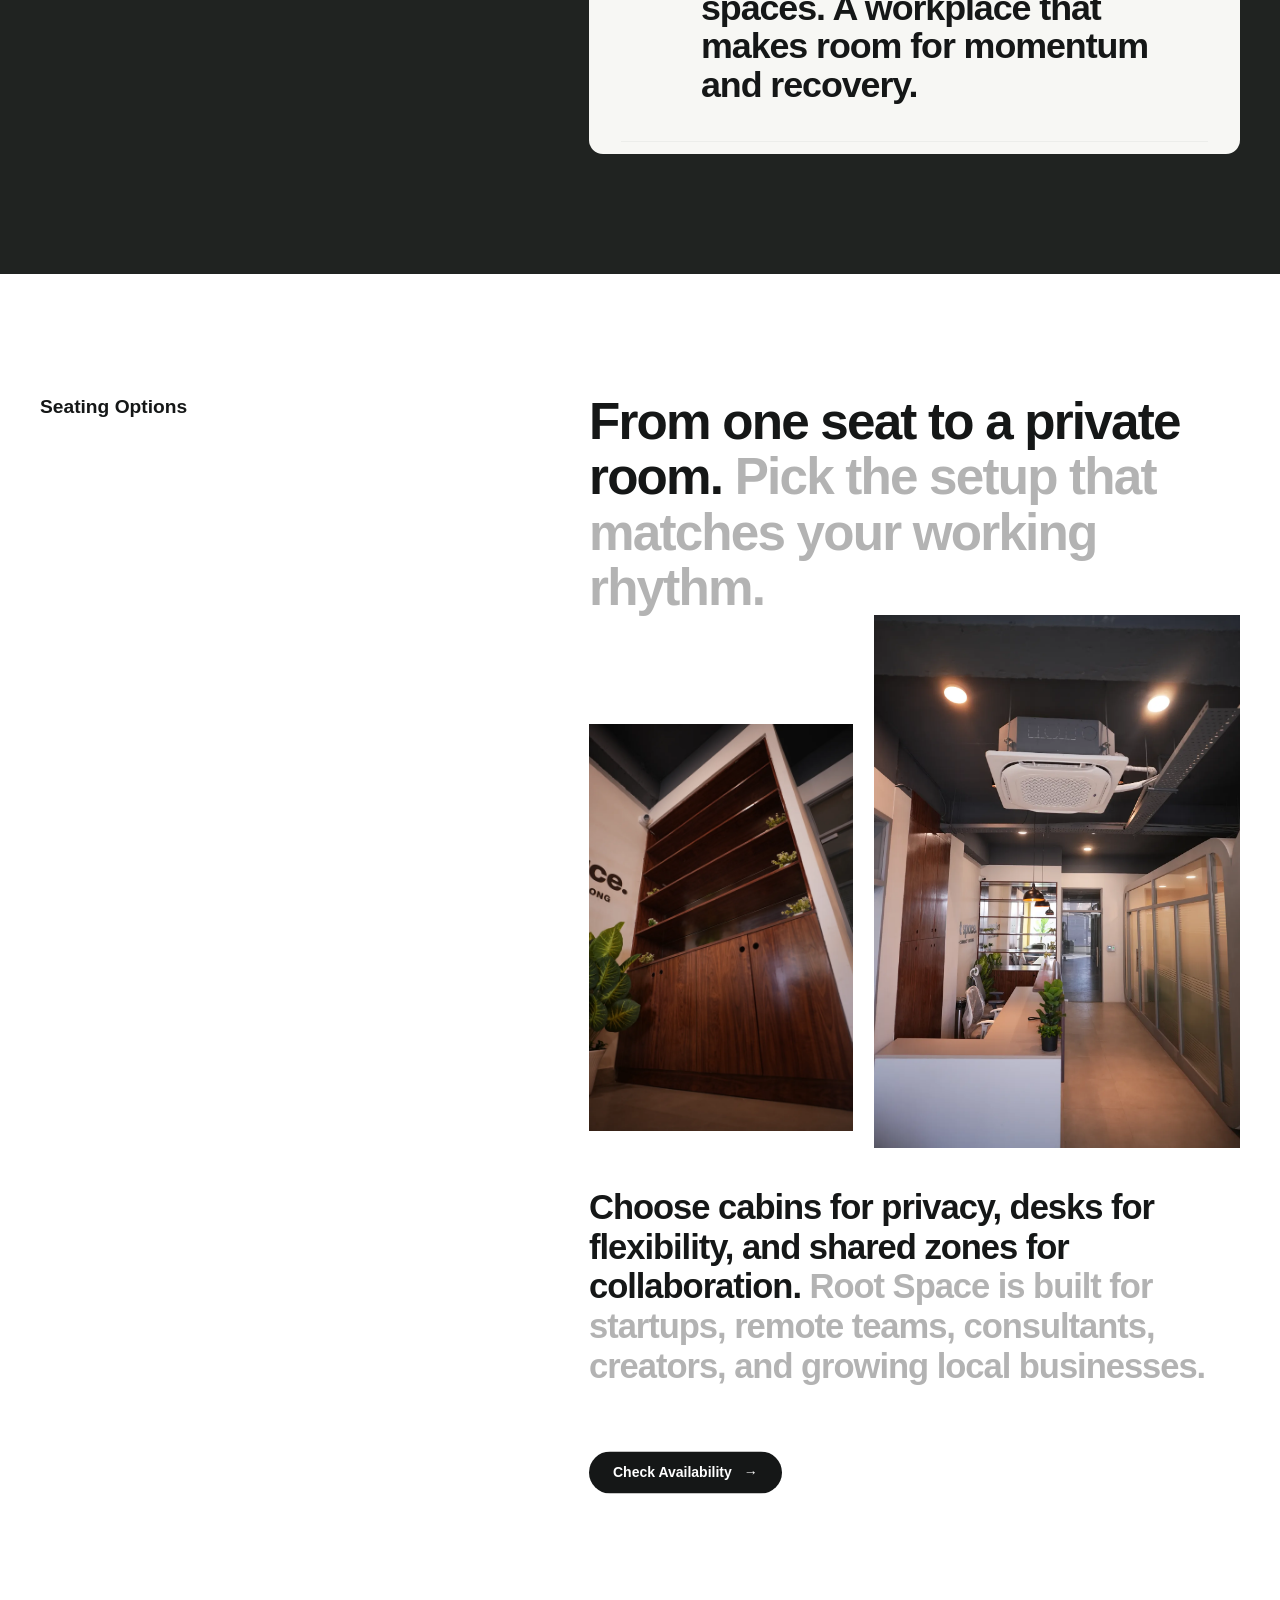
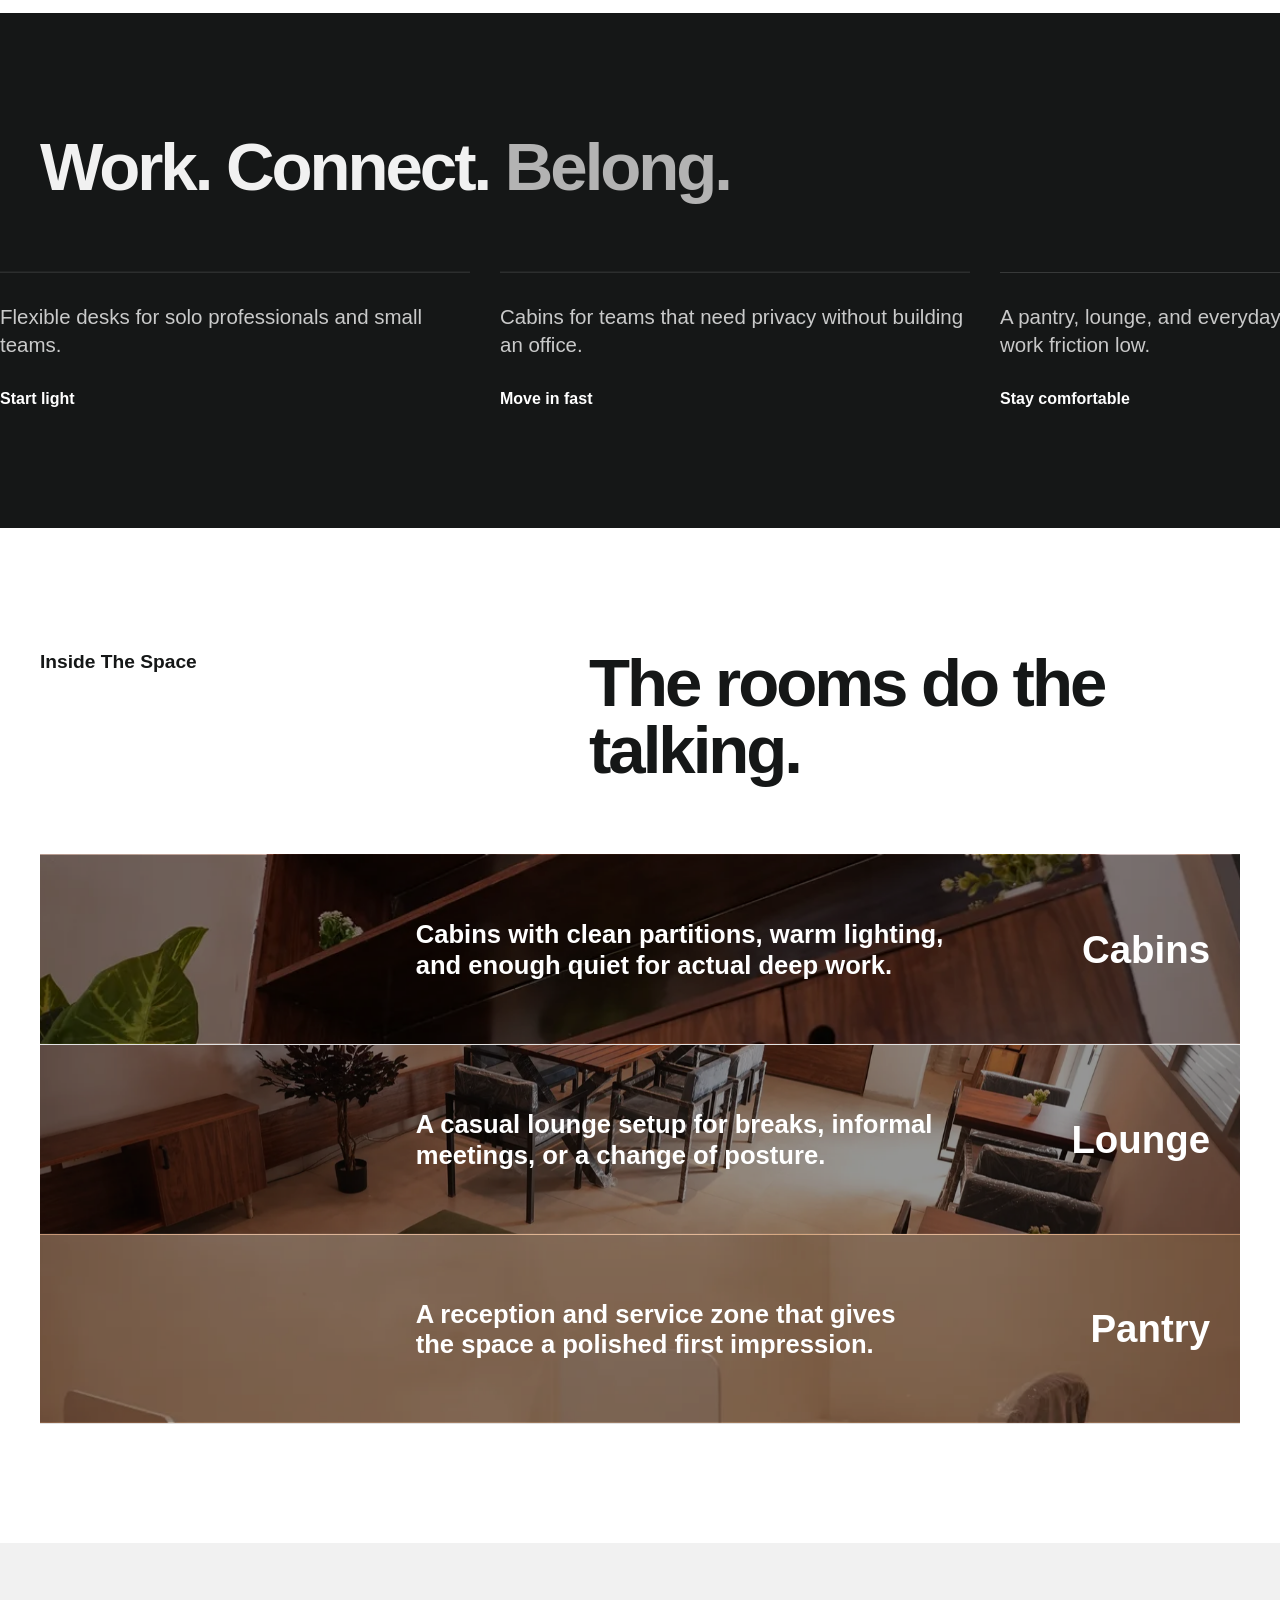
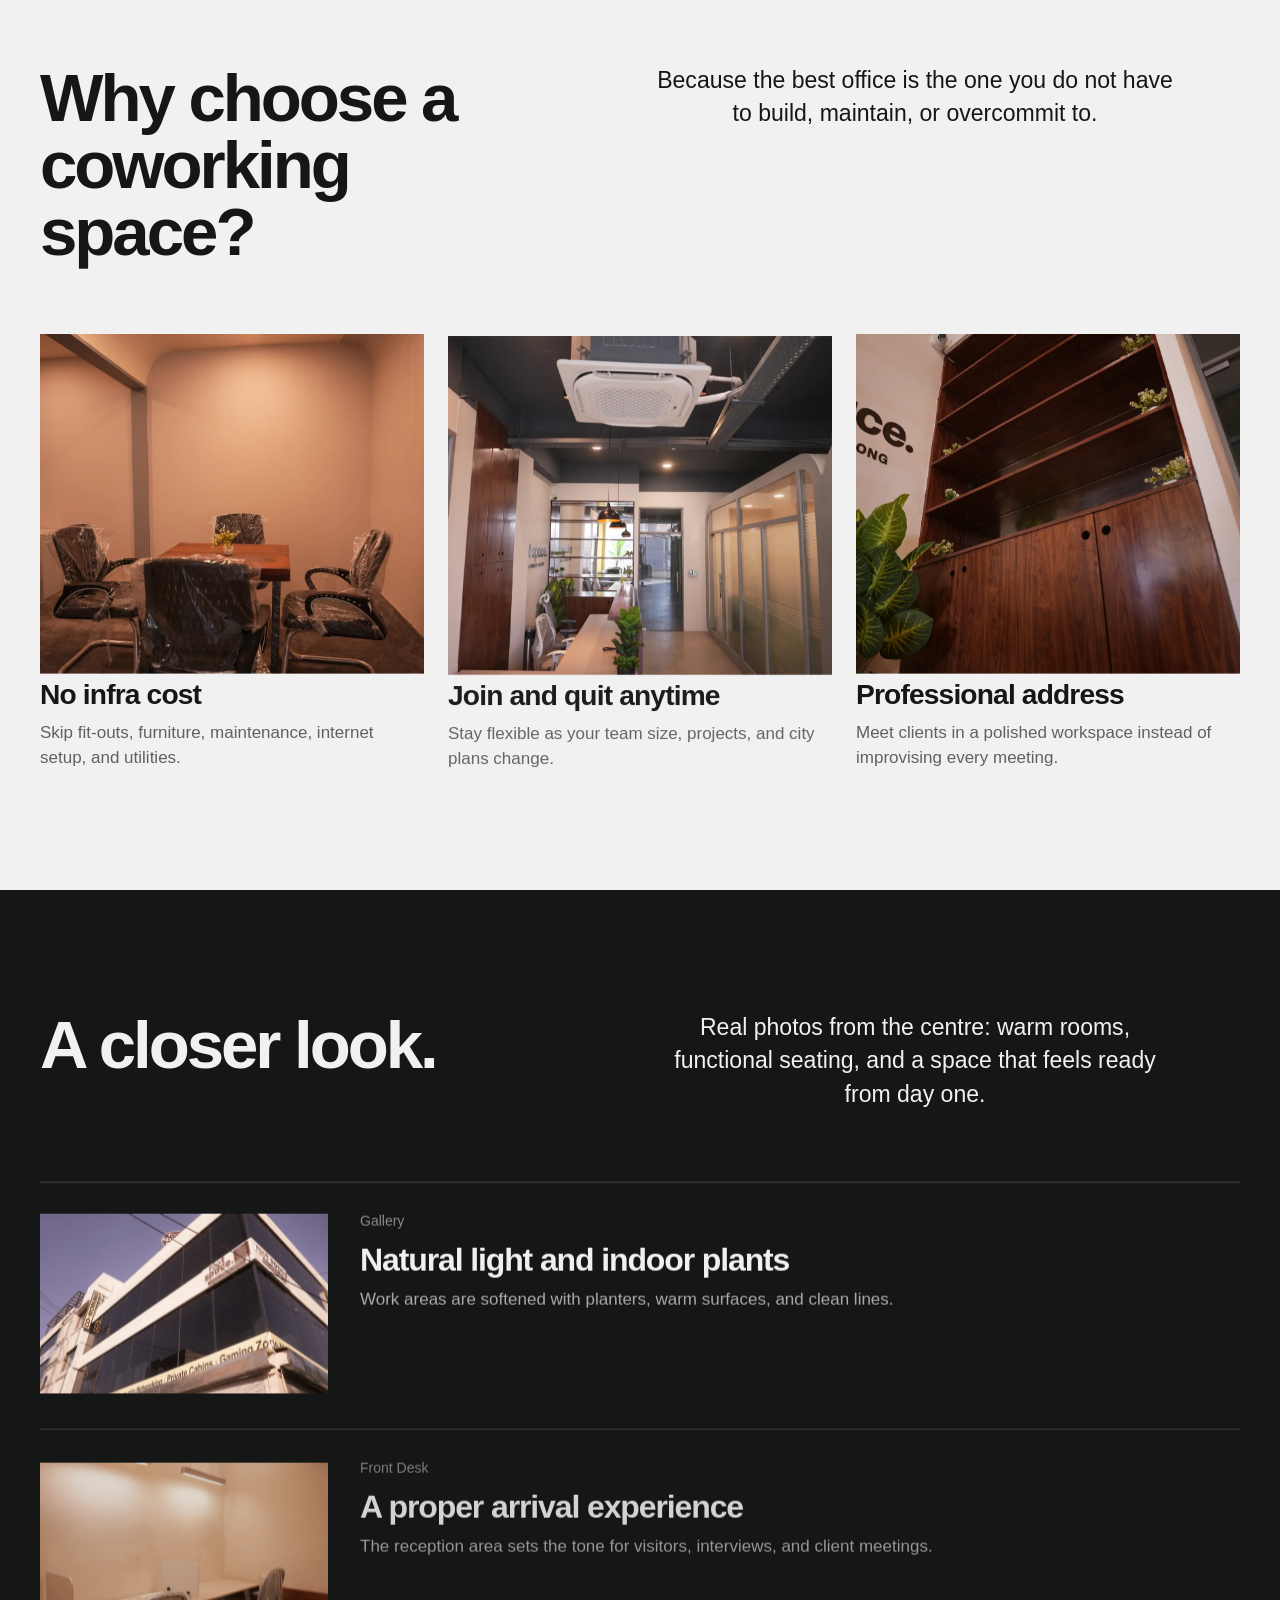
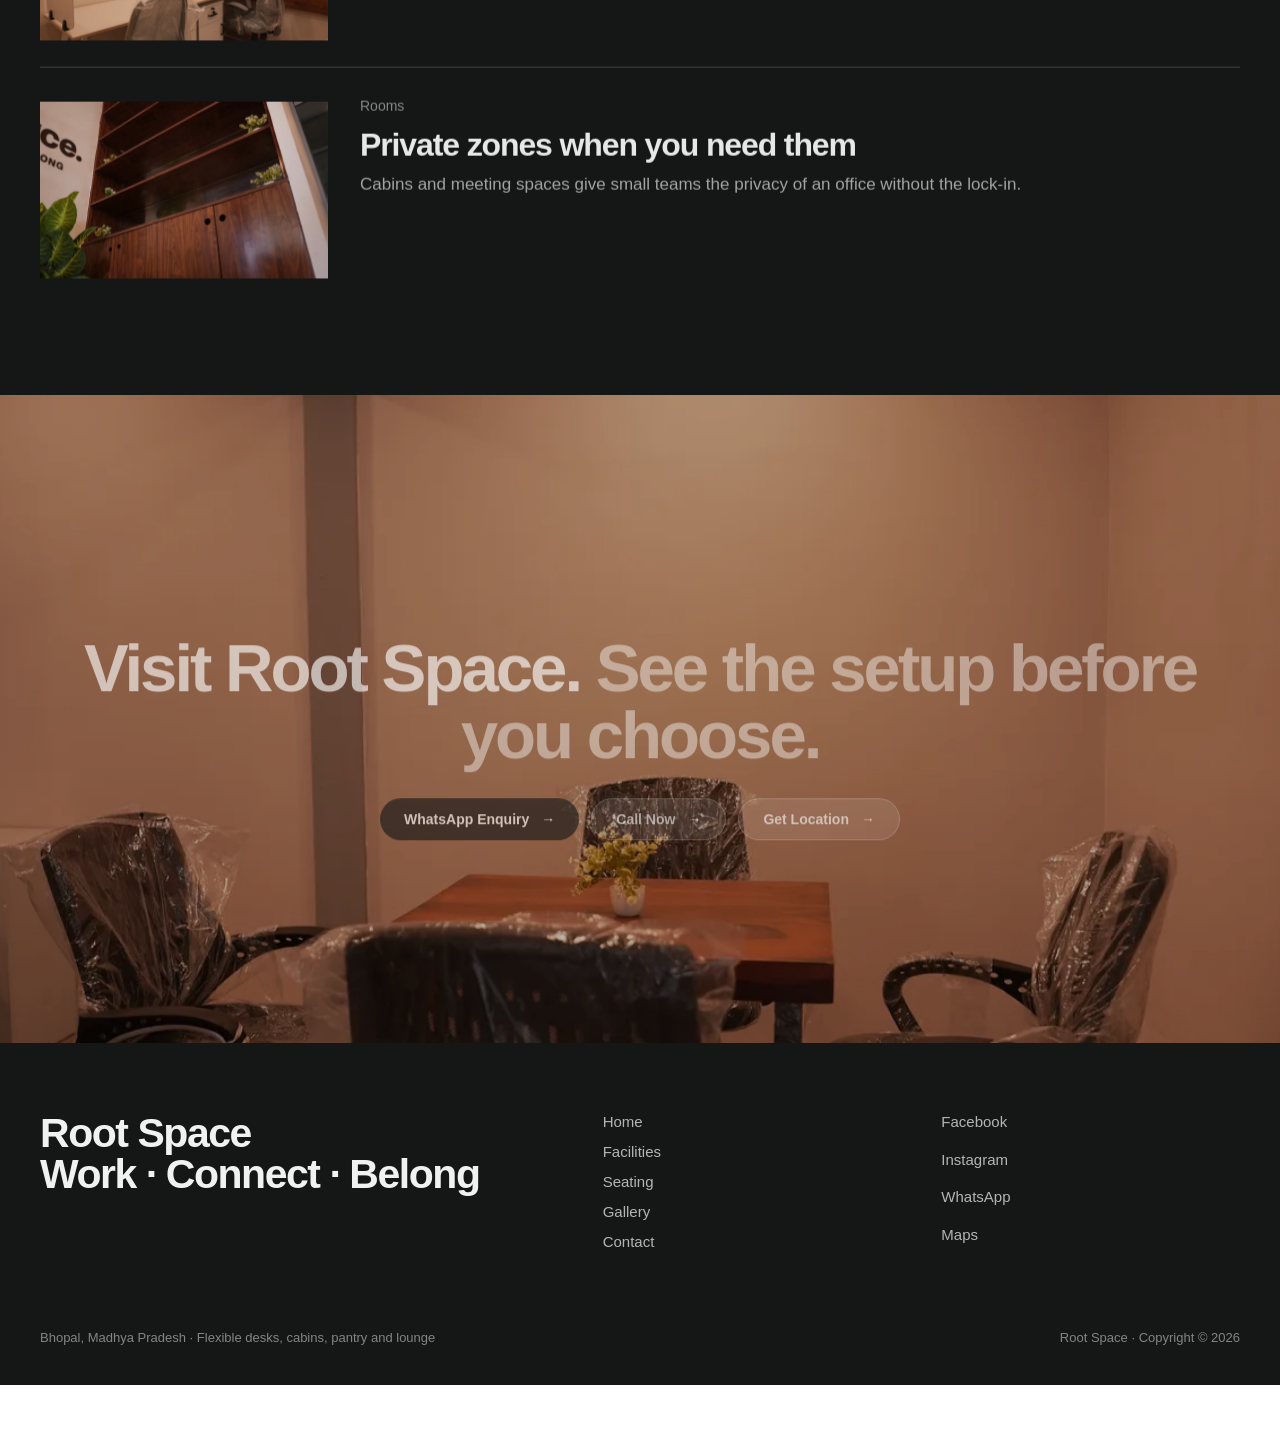
==== commit 8ec6cb9e: "feat: add site-wide parallax motion" ====
--- a/index.html
+++ b/index.html
@@ -343,6 +343,25 @@
       font-weight: 600;
     }
 
+    [data-parallax-section] {
+      position: relative;
+    }
+
+    [data-parallax] {
+      will-change: transform, opacity;
+    }
+
+    [data-parallax="image"] {
+      transform: translate3d(0, 0, 0) scale(1.06);
+      transform-origin: center;
+    }
+
+    .parallax-ready [data-parallax="copy"],
+    .parallax-ready [data-parallax="card"] {
+      transform: translate3d(0, 2.8rem, 0);
+      opacity: 0;
+    }
+
     .why {
       padding: 12rem 0 7rem;
     }
@@ -366,7 +385,6 @@
       height: 100%;
       object-fit: cover;
       display: block;
-      transform: scale(1.04);
     }
 
     .arrows-section {
@@ -431,8 +449,6 @@
       justify-content: space-between;
       padding: 2.4rem 0 0;
       border-top: 1px solid rgba(21, 23, 23, .18);
-      transform: translateY(3rem);
-      opacity: 0;
       transition: transform .9s cubic-bezier(.16, 1, .3, 1), opacity .9s ease;
     }
 
@@ -537,6 +553,7 @@
       grid-template-columns: .72fr 1fr;
       gap: 4rem;
       align-items: center;
+      overflow: hidden;
     }
 
     .agent-media img {
@@ -624,7 +641,6 @@
       height: 100%;
       object-fit: cover;
       z-index: 0;
-      transform: scale(1.04);
       transition: transform .8s cubic-bezier(.16, 1, .3, 1);
     }
 
@@ -679,6 +695,10 @@
       display: block;
     }
 
+    .support-item {
+      overflow: hidden;
+    }
+
     .support-item h3 {
       margin: 2rem 0 1rem;
       font-size: clamp(2rem, 2.2vw, 3.2rem);
@@ -711,6 +731,7 @@
       gap: 4rem;
       padding-top: 3rem;
       border-top: 1px solid rgba(241, 241, 241, .2);
+      overflow: hidden;
     }
 
     .post img {
@@ -755,7 +776,6 @@
       width: 100%;
       height: 100%;
       object-fit: cover;
-      transform: scale(1.08);
       z-index: 0;
     }
 
@@ -986,6 +1006,24 @@
       h1 {
         letter-spacing: -.02em;
         white-space: normal;
+      }
+    }
+
+    @media (prefers-reduced-motion: reduce) {
+      *,
+      *:before,
+      *:after {
+        animation-duration: .01ms !important;
+        animation-iteration-count: 1 !important;
+        scroll-behavior: auto !important;
+      }
+
+      [data-parallax],
+      .metric-row div,
+      .arrow-row img {
+        opacity: 1 !important;
+        transform: none !important;
+        transition: none !important;
       }
     }
   </style>
@@ -1060,95 +1098,95 @@
         </div>
       </div>
     </section>
-    <section class="why reveal">
+    <section class="why reveal" data-parallax-section>
       <div class="container">
         <div class="grid-2">
-          <div class="section-label">Why Root Space</div>
-          <p class="large-copy why-copy">A ready office without the office headache. <span class="muted">Walk in with your laptop, choose the way you want to sit, and let the space handle the infrastructure.</span></p>
+          <div class="section-label" data-parallax="copy">Why Root Space</div>
+          <p class="large-copy why-copy" data-parallax="copy">A ready office without the office headache. <span class="muted">Walk in with your laptop, choose the way you want to sit, and let the space handle the infrastructure.</span></p>
         </div>
         <div class="why-video">
-          <img src="drive-assets/root-space/optimized/200-dsc00916.webp" alt="Open desk seating at Root Space">
+          <img data-parallax="image" src="drive-assets/root-space/optimized/200-dsc00916.webp" alt="Open desk seating at Root Space">
         </div>
       </div>
     </section>
 
-    <section class="arrows-section reveal">
+    <section class="arrows-section reveal" data-parallax-section>
       <div class="container">
-        <h2 class="arrows-title">Built for teams that need <span>room to move.</span></h2>
+        <h2 class="arrows-title" data-parallax="copy">Built for teams that need <span>room to move.</span></h2>
         <div class="metric-row">
-          <div><strong>Cabins</strong><span>Private rooms for focused teams</span></div>
-          <div><strong>Desks</strong><span>Flexible seats for founders and freelancers</span></div>
-          <div><strong>Lounge</strong><span>A reset zone for calls, breaks, and downtime</span></div>
-          <div><strong>Pantry</strong><span>Coffee, food, and everyday convenience</span></div>
+          <div data-parallax="card"><strong>Cabins</strong><span>Private rooms for focused teams</span></div>
+          <div data-parallax="card"><strong>Desks</strong><span>Flexible seats for founders and freelancers</span></div>
+          <div data-parallax="card"><strong>Lounge</strong><span>A reset zone for calls, breaks, and downtime</span></div>
+          <div data-parallax="card"><strong>Pantry</strong><span>Coffee, food, and everyday convenience</span></div>
         </div>
-        <p class="center-text">No setup cost, no long fit-out cycle, no furniture hunt. <span class="muted">Join when you need it, scale when the team grows, and leave without the usual hassle.</span></p>
+        <p class="center-text" data-parallax="copy">No setup cost, no long fit-out cycle, no furniture hunt. <span class="muted">Join when you need it, scale when the team grows, and leave without the usual hassle.</span></p>
       </div>
     </section>
 
-    <section class="rewired reveal">
+    <section class="rewired reveal" data-parallax-section>
       <div class="container grid-2">
-        <div>
+        <div data-parallax="copy">
           <h2 class="steps-title">Facilities,<br><span class="muted">Already In.</span></h2>
           <a class="cta" href="#contact">Book a Tour <span aria-hidden="true">→</span></a>
         </div>
         <div class="steps-list">
-          <div class="step">High-speed Wi-Fi. <span class="muted">Stable connectivity for meetings, builds, calls, and daily operations.</span></div>
-          <div class="step">Free coffee and pantry access. <span class="muted">The small daily comforts are handled before the workday starts.</span></div>
-          <div class="step">Chilling lounge and breakout spaces. <span class="muted">A workplace that makes room for momentum and recovery.</span></div>
+          <div class="step" data-parallax="card">High-speed Wi-Fi. <span class="muted">Stable connectivity for meetings, builds, calls, and daily operations.</span></div>
+          <div class="step" data-parallax="card">Free coffee and pantry access. <span class="muted">The small daily comforts are handled before the workday starts.</span></div>
+          <div class="step" data-parallax="card">Chilling lounge and breakout spaces. <span class="muted">A workplace that makes room for momentum and recovery.</span></div>
         </div>
       </div>
     </section>
 
-    <section class="agents reveal">
+    <section class="agents reveal" data-parallax-section>
       <div class="container grid-2">
-        <div class="section-label">Seating Options</div>
+        <div class="section-label" data-parallax="copy">Seating Options</div>
         <div>
-          <div class="large-copy">From one seat to a private room. <span class="muted">Pick the setup that matches your working rhythm.</span></div>
+          <div class="large-copy" data-parallax="copy">From one seat to a private room. <span class="muted">Pick the setup that matches your working rhythm.</span></div>
           <div class="agent-media">
-            <img src="drive-assets/root-space/optimized/20-dsc00735.webp" alt="Private cabin at Root Space">
-            <img src="drive-assets/root-space/optimized/40-dsc00756.webp" alt="Dedicated desks at Root Space">
+            <img data-parallax="image" src="drive-assets/root-space/optimized/20-dsc00735.webp" alt="Private cabin at Root Space">
+            <img data-parallax="image" src="drive-assets/root-space/optimized/40-dsc00756.webp" alt="Dedicated desks at Root Space">
           </div>
-          <p class="agent-copy">Choose cabins for privacy, desks for flexibility, and shared zones for collaboration. <span class="muted">Root Space is built for startups, remote teams, consultants, creators, and growing local businesses.</span></p>
-          <a class="cta" href="#contact">Check Availability <span aria-hidden="true">→</span></a>
+          <p class="agent-copy" data-parallax="copy">Choose cabins for privacy, desks for flexibility, and shared zones for collaboration. <span class="muted">Root Space is built for startups, remote teams, consultants, creators, and growing local businesses.</span></p>
+          <a class="cta" href="#contact" data-parallax="copy">Check Availability <span aria-hidden="true">→</span></a>
         </div>
       </div>
     </section>
 
-    <section class="testimonials reveal">
+    <section class="testimonials reveal" data-parallax-section>
       <div class="container">
-        <h2 class="section-title">Work. Connect. <span class="muted">Belong.</span></h2>
+        <h2 class="section-title" data-parallax="copy">Work. Connect. <span class="muted">Belong.</span></h2>
       </div>
       <div class="testimonial-track">
-        <div class="quote">Flexible desks for solo professionals and small teams.<strong>Start light</strong></div>
-        <div class="quote">Cabins for teams that need privacy without building an office.<strong>Move in fast</strong></div>
-        <div class="quote">A pantry, lounge, and everyday services that keep work friction low.<strong>Stay comfortable</strong></div>
-        <div class="quote">A large Bhopal coworking space designed for focus, calls, and collaboration.<strong>Scale calmly</strong></div>
-        <div class="quote">Flexible desks for solo professionals and small teams.<strong>Start light</strong></div>
-        <div class="quote">Cabins for teams that need privacy without building an office.<strong>Move in fast</strong></div>
+        <div class="quote" data-parallax="card">Flexible desks for solo professionals and small teams.<strong>Start light</strong></div>
+        <div class="quote" data-parallax="card">Cabins for teams that need privacy without building an office.<strong>Move in fast</strong></div>
+        <div class="quote" data-parallax="card">A pantry, lounge, and everyday services that keep work friction low.<strong>Stay comfortable</strong></div>
+        <div class="quote" data-parallax="card">A large Bhopal coworking space designed for focus, calls, and collaboration.<strong>Scale calmly</strong></div>
+        <div class="quote" data-parallax="card">Flexible desks for solo professionals and small teams.<strong>Start light</strong></div>
+        <div class="quote" data-parallax="card">Cabins for teams that need privacy without building an office.<strong>Move in fast</strong></div>
       </div>
     </section>
 
-    <section class="services reveal">
+    <section class="services reveal" data-parallax-section>
       <div class="container">
         <div class="grid-2">
-          <div class="section-label">Inside The Space</div>
-          <h2 class="section-title">The rooms do the talking.</h2>
+          <div class="section-label" data-parallax="copy">Inside The Space</div>
+          <h2 class="section-title" data-parallax="copy">The rooms do the talking.</h2>
         </div>
         <div class="service-list">
-          <div class="service">
-            <img src="drive-assets/root-space/optimized/20-dsc00735.webp" alt="Private cabin at Root Space">
+          <div class="service" data-parallax="card">
+            <img data-parallax="image" src="drive-assets/root-space/optimized/20-dsc00735.webp" alt="Private cabin at Root Space">
             <span></span>
             <p>Cabins with clean partitions, warm lighting, and enough quiet for actual deep work.</p>
             <div class="service-name">Cabins</div>
           </div>
-          <div class="service">
-            <img src="drive-assets/root-space/optimized/220-dsc00936.webp" alt="Lounge and pantry area at Root Space">
+          <div class="service" data-parallax="card">
+            <img data-parallax="image" src="drive-assets/root-space/optimized/220-dsc00936.webp" alt="Lounge and pantry area at Root Space">
             <span></span>
             <p>A casual lounge setup for breaks, informal meetings, or a change of posture.</p>
             <div class="service-name">Lounge</div>
           </div>
-          <div class="service">
-            <img src="drive-assets/root-space/optimized/140-dsc00856.webp" alt="Reception and pantry area at Root Space">
+          <div class="service" data-parallax="card">
+            <img data-parallax="image" src="drive-assets/root-space/optimized/140-dsc00856.webp" alt="Reception and pantry area at Root Space">
             <span></span>
             <p>A reception and service zone that gives the space a polished first impression.</p>
             <div class="service-name">Pantry</div>
@@ -1157,25 +1195,25 @@
       </div>
     </section>
 
-    <section class="support reveal">
+    <section class="support reveal" data-parallax-section>
       <div class="container">
         <div class="grid-2">
-          <h2 class="section-title">Why choose a coworking space?</h2>
-          <p class="center-text">Because the best office is the one you do not have to build, maintain, or overcommit to.</p>
+          <h2 class="section-title" data-parallax="copy">Why choose a coworking space?</h2>
+          <p class="center-text" data-parallax="copy">Because the best office is the one you do not have to build, maintain, or overcommit to.</p>
         </div>
         <div class="support-items">
-          <div class="support-item">
-            <img src="drive-assets/root-space/optimized/500-dsc01216.webp" alt="Exterior of Root Space">
+          <div class="support-item" data-parallax="card">
+            <img data-parallax="image" src="drive-assets/root-space/optimized/500-dsc01216.webp" alt="Exterior of Root Space">
             <h3>No infra cost</h3>
             <p>Skip fit-outs, furniture, maintenance, internet setup, and utilities.</p>
           </div>
-          <div class="support-item">
-            <img src="drive-assets/root-space/optimized/40-dsc00756.webp" alt="Work desks with planters">
+          <div class="support-item" data-parallax="card">
+            <img data-parallax="image" src="drive-assets/root-space/optimized/40-dsc00756.webp" alt="Work desks with planters">
             <h3>Join and quit anytime</h3>
             <p>Stay flexible as your team size, projects, and city plans change.</p>
           </div>
-          <div class="support-item">
-            <img src="drive-assets/root-space/optimized/20-dsc00735.webp" alt="Small private room at Root Space">
+          <div class="support-item" data-parallax="card">
+            <img data-parallax="image" src="drive-assets/root-space/optimized/20-dsc00735.webp" alt="Small private room at Root Space">
             <h3>Professional address</h3>
             <p>Meet clients in a polished workspace instead of improvising every meeting.</p>
           </div>
@@ -1183,32 +1221,32 @@
       </div>
     </section>
 
-    <section class="posts reveal">
+    <section class="posts reveal" data-parallax-section>
       <div class="container">
         <div class="grid-2">
-          <h2 class="section-title">A closer look.</h2>
-          <p class="center-text">Real photos from the centre: warm rooms, functional seating, and a space that feels ready from day one.</p>
+          <h2 class="section-title" data-parallax="copy">A closer look.</h2>
+          <p class="center-text" data-parallax="copy">Real photos from the centre: warm rooms, functional seating, and a space that feels ready from day one.</p>
         </div>
         <div class="post-list">
-          <article class="post">
-            <img src="drive-assets/root-space/optimized/520-dsc01236.webp" alt="Window seating at Root Space">
+          <article class="post" data-parallax="card">
+            <img data-parallax="image" src="drive-assets/root-space/optimized/520-dsc01236.webp" alt="Window seating at Root Space">
             <div><time>Gallery</time><h3>Natural light and indoor plants</h3><p>Work areas are softened with planters, warm surfaces, and clean lines.</p></div>
           </article>
-          <article class="post">
-            <img src="drive-assets/root-space/optimized/140-dsc00856.webp" alt="Reception desk at Root Space">
+          <article class="post" data-parallax="card">
+            <img data-parallax="image" src="drive-assets/root-space/optimized/140-dsc00856.webp" alt="Reception desk at Root Space">
             <div><time>Front Desk</time><h3>A proper arrival experience</h3><p>The reception area sets the tone for visitors, interviews, and client meetings.</p></div>
           </article>
-          <article class="post">
-            <img src="drive-assets/root-space/optimized/20-dsc00735.webp" alt="Private room at Root Space">
+          <article class="post" data-parallax="card">
+            <img data-parallax="image" src="drive-assets/root-space/optimized/20-dsc00735.webp" alt="Private room at Root Space">
             <div><time>Rooms</time><h3>Private zones when you need them</h3><p>Cabins and meeting spaces give small teams the privacy of an office without the lock-in.</p></div>
           </article>
         </div>
       </div>
     </section>
 
-    <section class="final-cta reveal" id="contact">
-      <img src="drive-assets/root-space/optimized/500-dsc01216.webp" alt="Root Space exterior in Bhopal">
-      <div class="final-cta-content">
+    <section class="final-cta reveal" id="contact" data-parallax-section>
+      <img data-parallax="image" src="drive-assets/root-space/optimized/500-dsc01216.webp" alt="Root Space exterior in Bhopal">
+      <div class="final-cta-content" data-parallax="copy">
         <h2 class="section-title">Visit Root Space. <span class="muted">See the setup before you choose.</span></h2>
         <div class="cta-row">
           <a class="cta" href="https://wa.me/" target="_blank" rel="noreferrer">WhatsApp Enquiry <span aria-hidden="true">→</span></a>
@@ -1245,6 +1283,8 @@
   </footer>
 
   <script>
+    document.documentElement.classList.add("parallax-ready");
+
     const hero = document.querySelector("#hero");
     const layers = {
       back: document.querySelector("[data-depth='back']"),
@@ -1266,6 +1306,7 @@
 
     let targetProgress = 0;
     let renderProgress = 0;
+    const prefersReducedMotion = window.matchMedia("(prefers-reduced-motion: reduce)").matches;
 
     function readProgress() {
       const rect = hero.getBoundingClientRect();
@@ -1304,7 +1345,7 @@
     renderHero(renderProgress);
     window.addEventListener("scroll", updateHeroTarget, { passive: true });
     window.addEventListener("resize", updateHeroTarget);
-    requestAnimationFrame(animateHero);
+    if (!prefersReducedMotion) requestAnimationFrame(animateHero);
 
     const observer = new IntersectionObserver((entries) => {
       entries.forEach((entry) => {
@@ -1313,6 +1354,67 @@
     }, { threshold: 0.18 });
 
     document.querySelectorAll(".reveal").forEach((section) => observer.observe(section));
+
+    const parallaxItems = Array.from(document.querySelectorAll("[data-parallax]")).map((element, index) => ({
+      element,
+      index,
+      rendered: 0
+    }));
+
+    function elementProgress(element) {
+      const rect = element.getBoundingClientRect();
+      const viewport = window.innerHeight || 1;
+      return clamp((viewport - rect.top) / (viewport + rect.height));
+    }
+
+    function revealProgress(progress, offset = 0) {
+      return smoothstep((progress - offset) / 0.42);
+    }
+
+    function renderParallaxItem(item) {
+      const { element, index } = item;
+      const type = element.dataset.parallax;
+      const progress = item.rendered;
+      const centered = progress * 2 - 1;
+      const stagger = type === "card" ? (index % 4) * 0.035 : 0;
+      const reveal = revealProgress(progress, stagger);
+
+      if (type === "image") {
+        const drift = centered * -34;
+        element.style.transform = `translate3d(0, ${drift}px, 0) scale(1.06)`;
+        element.style.opacity = "1";
+        return;
+      }
+
+      const lift = (1 - reveal) * 30;
+      const drift = centered * -8;
+      element.style.transform = `translate3d(0, ${lift + drift}px, 0)`;
+      element.style.opacity = `${0.18 + reveal * 0.82}`;
+    }
+
+    function animatePageParallax() {
+      parallaxItems.forEach((item) => {
+        const next = elementProgress(item.element);
+        item.rendered += (next - item.rendered) * 0.14;
+        if (Math.abs(next - item.rendered) < 0.0005) item.rendered = next;
+        renderParallaxItem(item);
+      });
+      requestAnimationFrame(animatePageParallax);
+    }
+
+    if (prefersReducedMotion) {
+      document.querySelectorAll(".reveal").forEach((section) => section.classList.add("in-view"));
+      parallaxItems.forEach(({ element }) => {
+        element.style.opacity = "1";
+        element.style.transform = "none";
+      });
+    } else {
+      parallaxItems.forEach((item) => {
+        item.rendered = elementProgress(item.element);
+        renderParallaxItem(item);
+      });
+      requestAnimationFrame(animatePageParallax);
+    }
   </script>
 </body>
 </html>
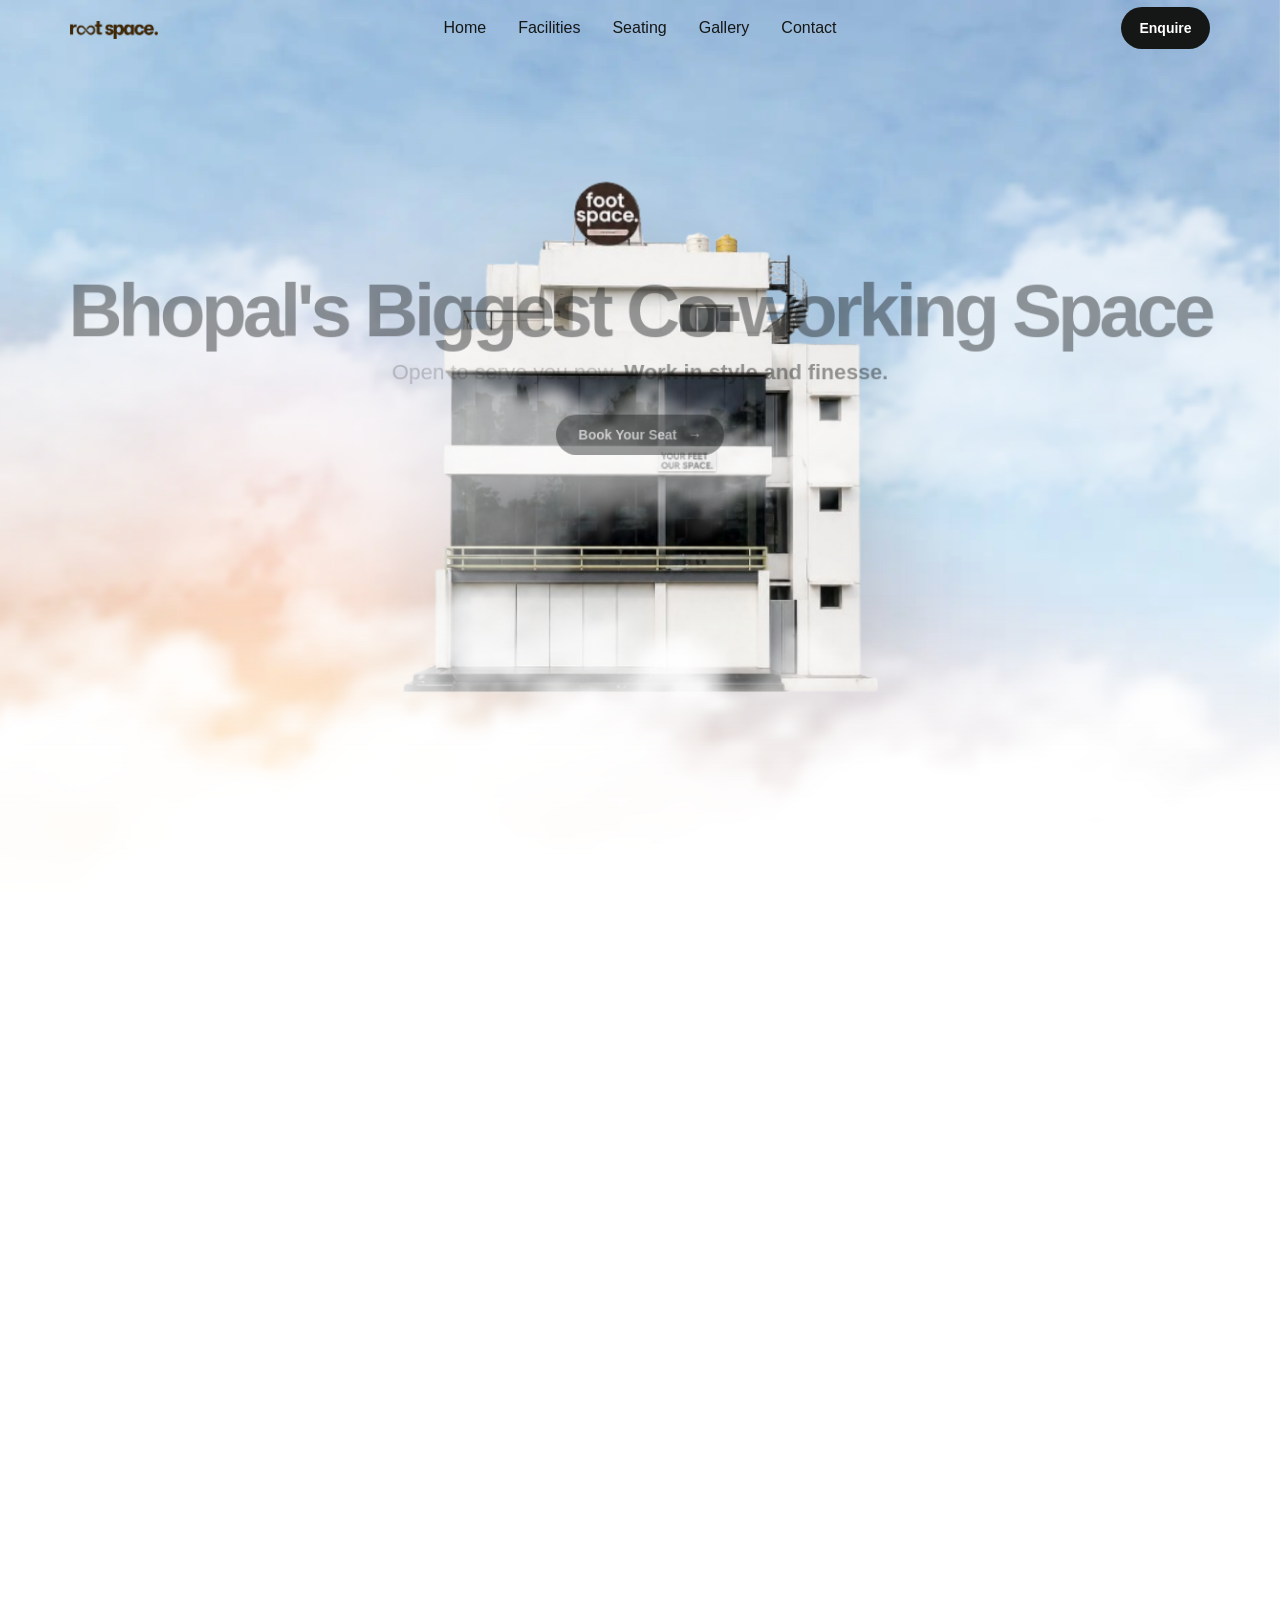
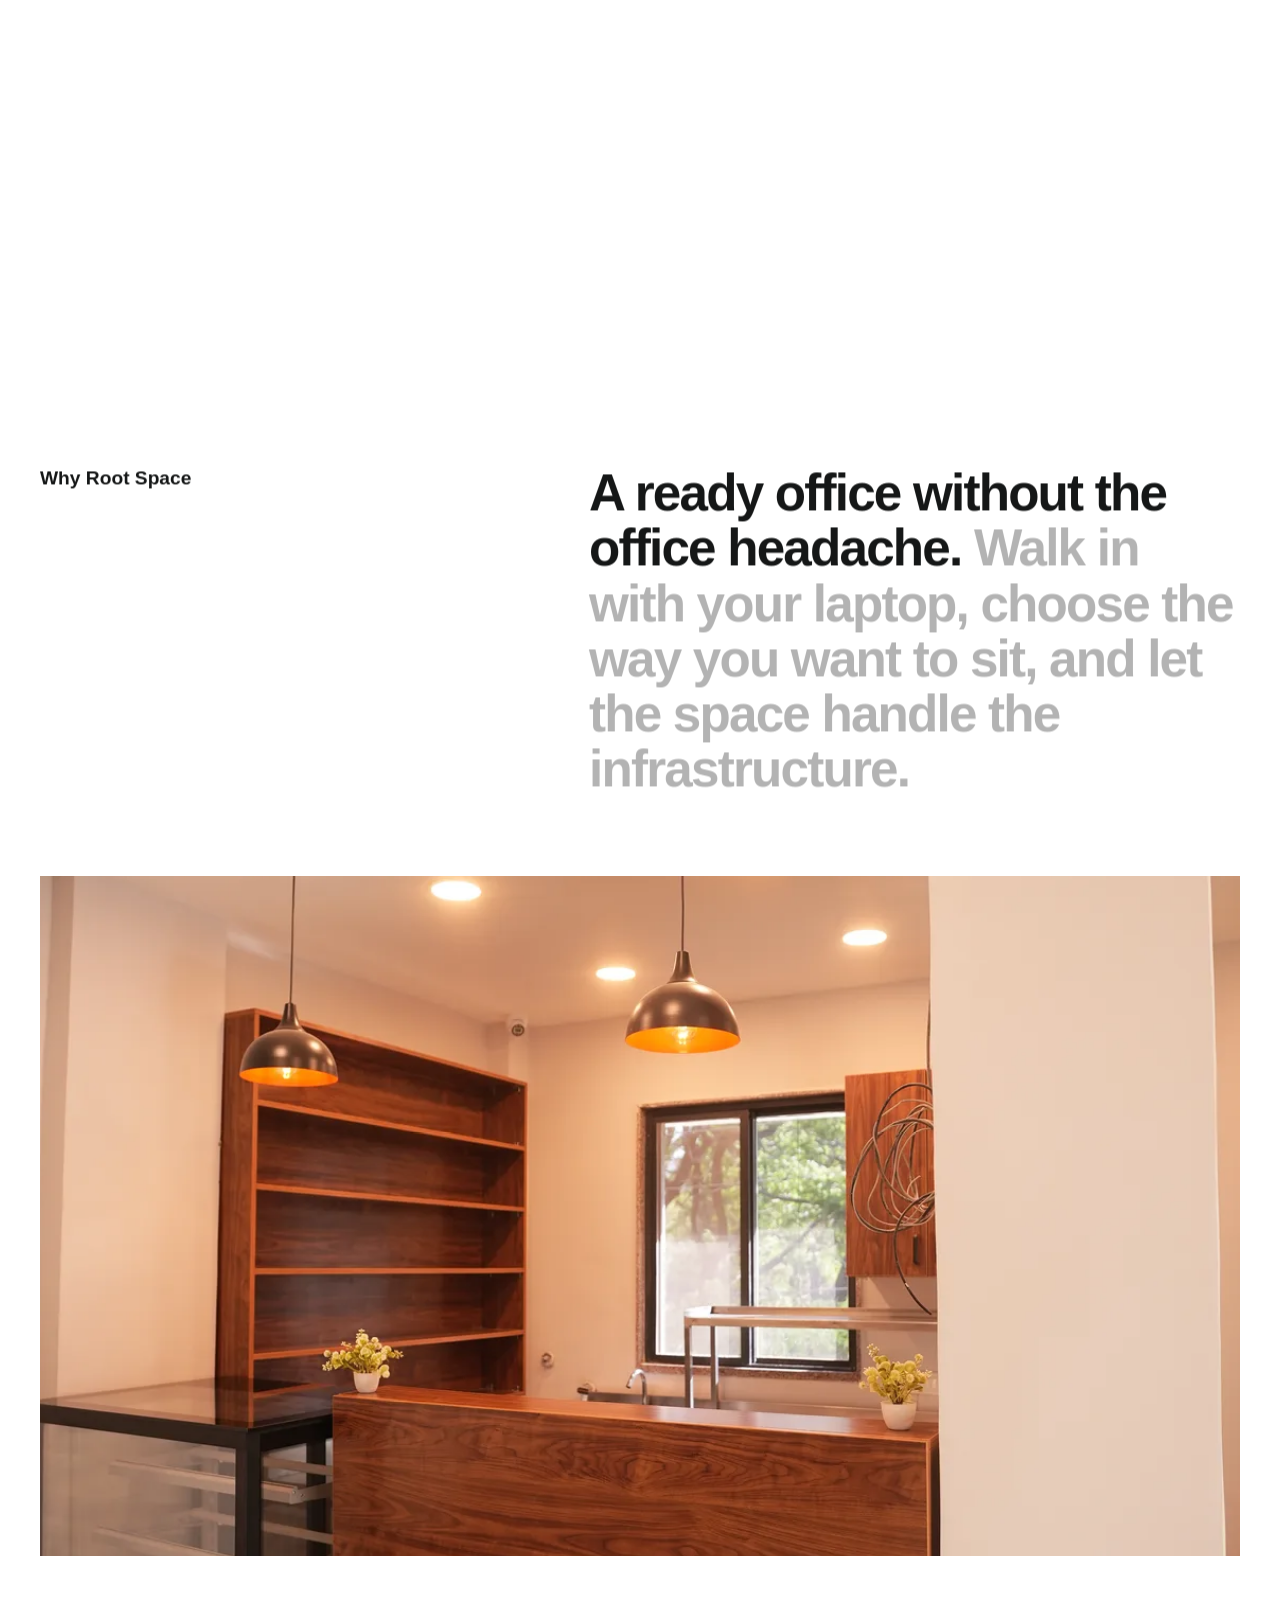
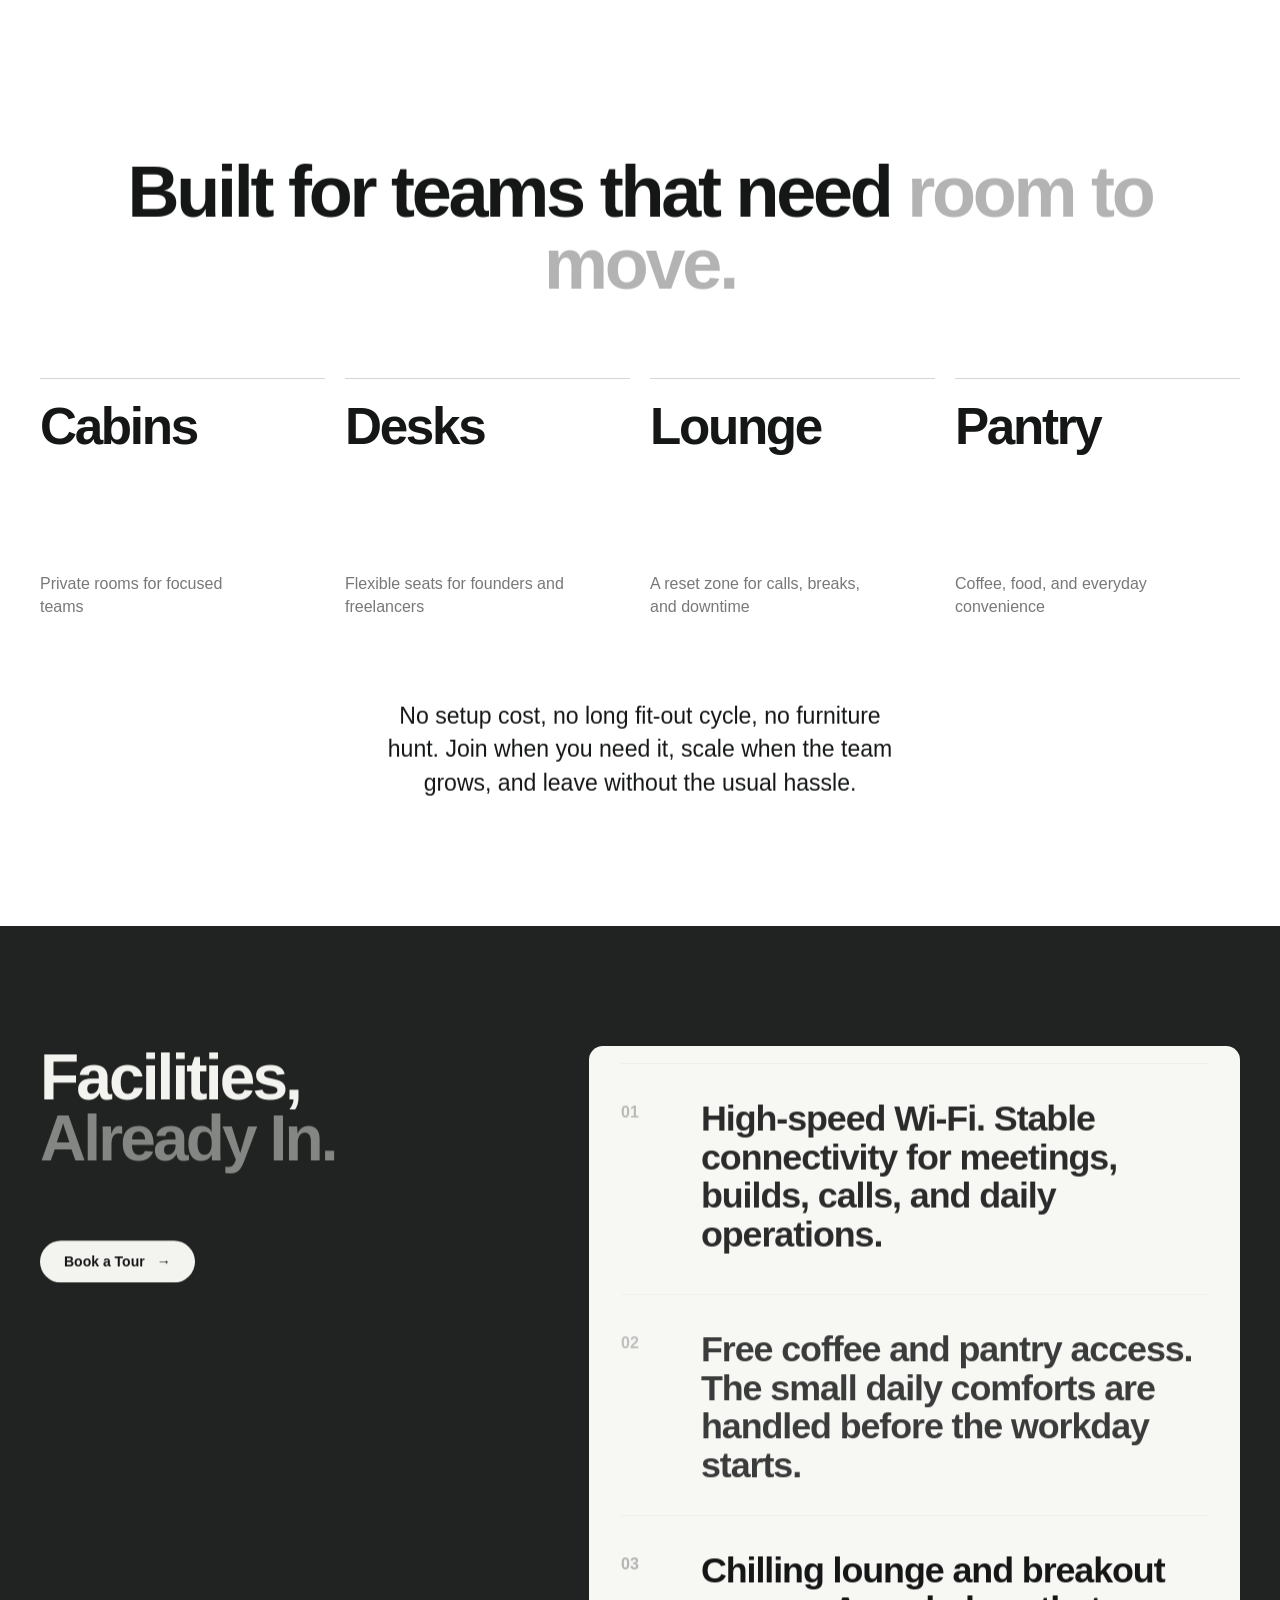
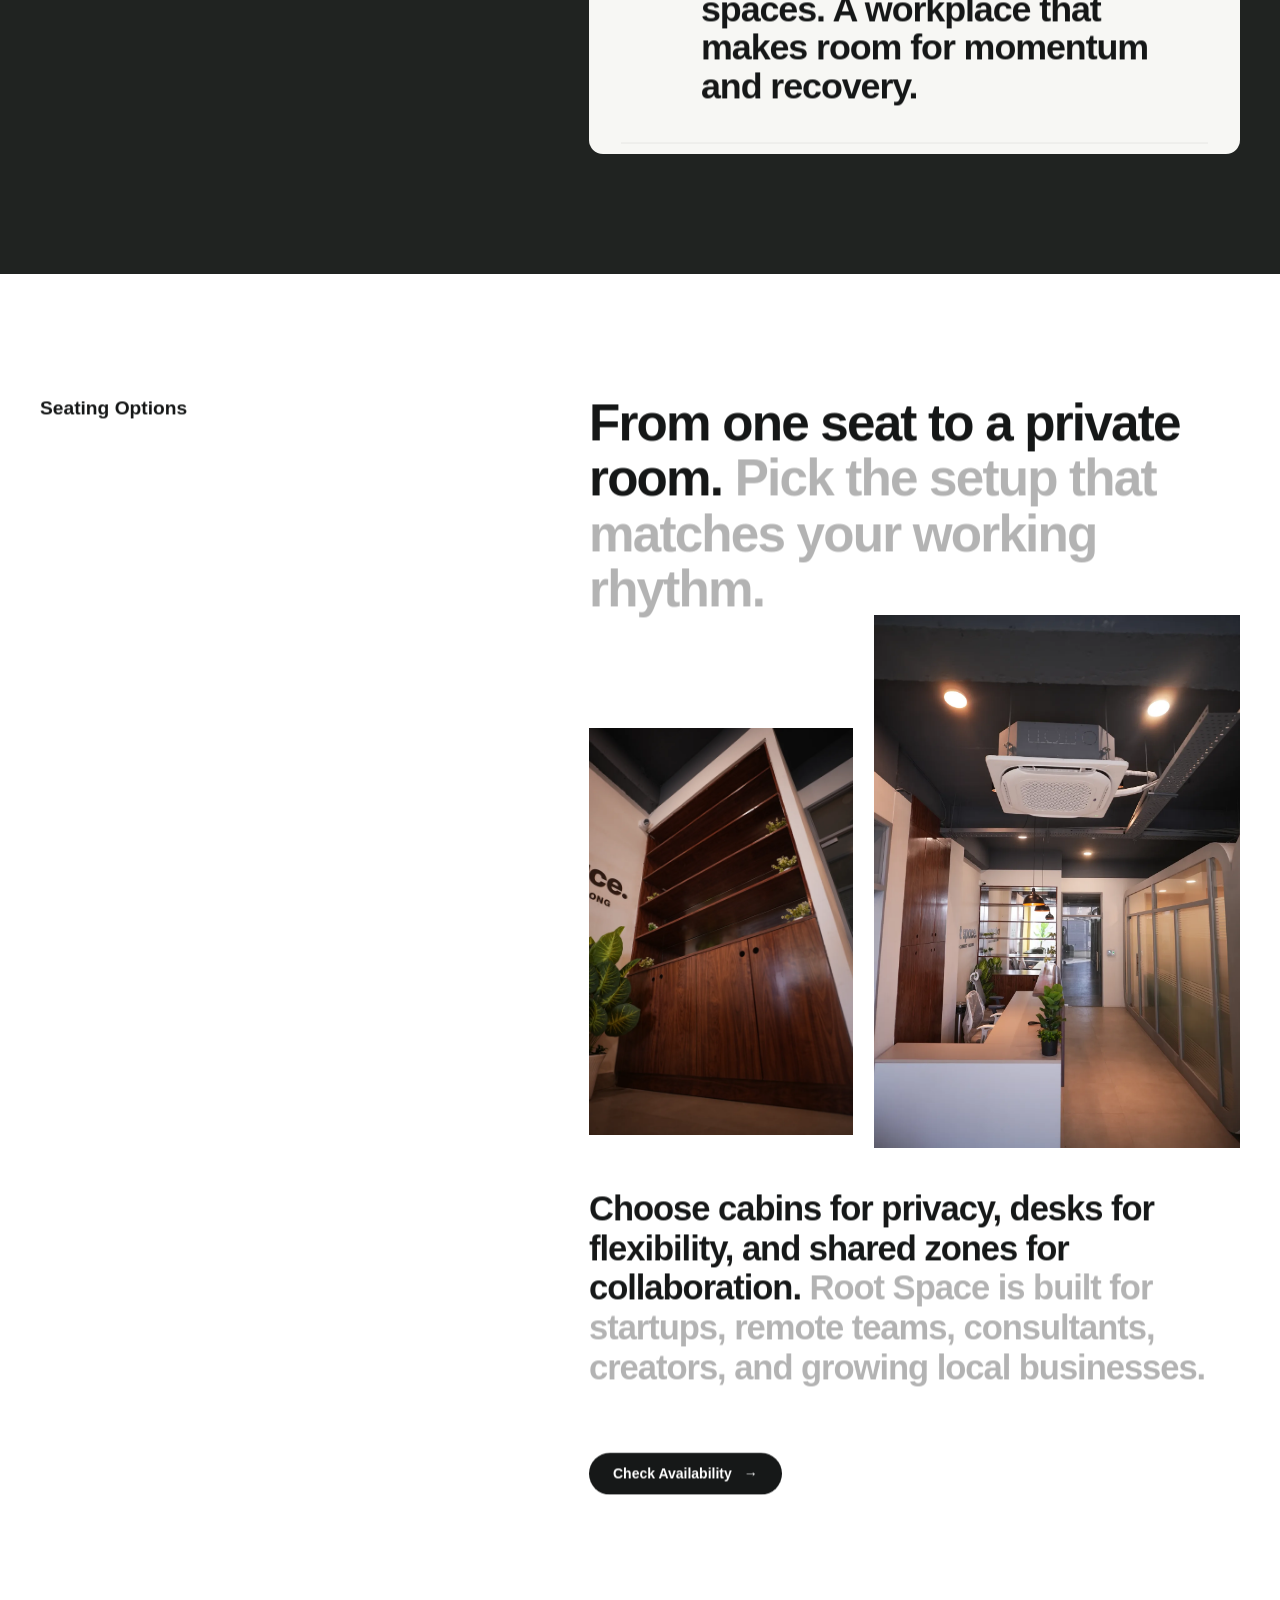
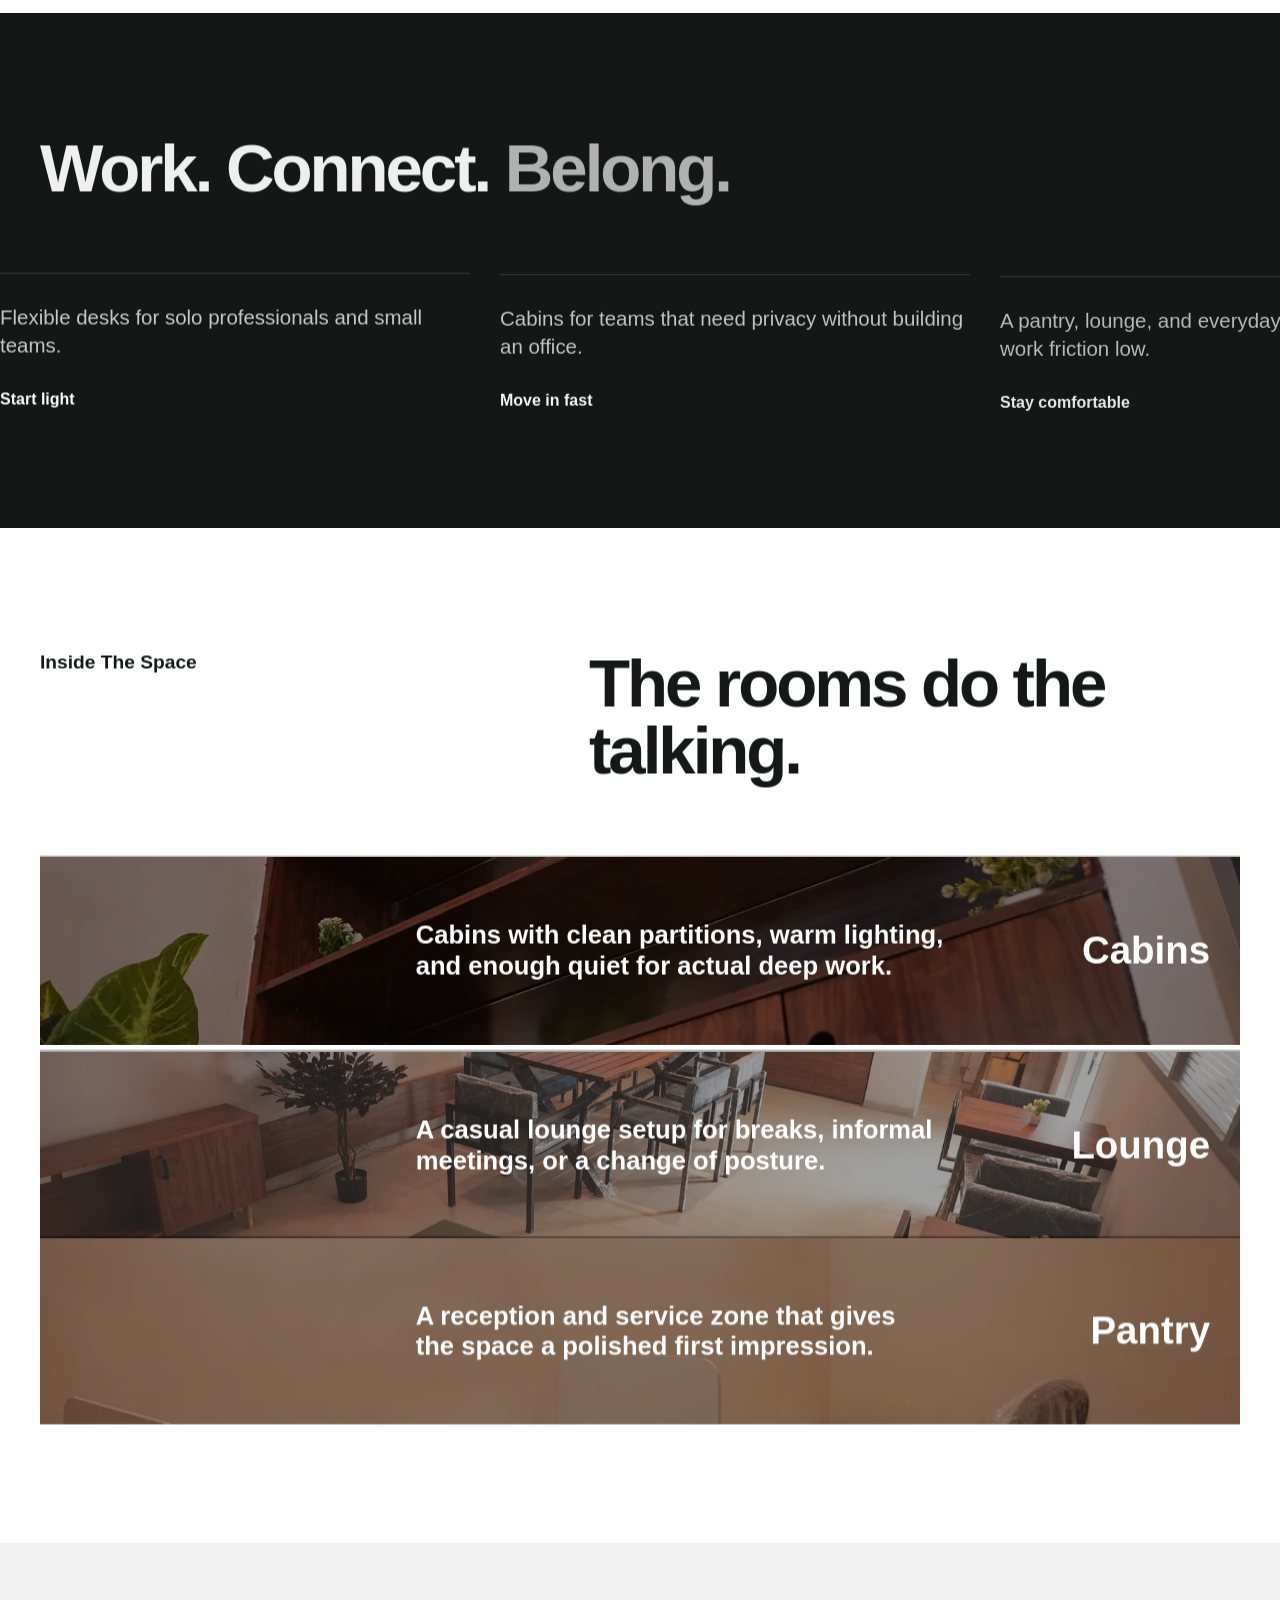
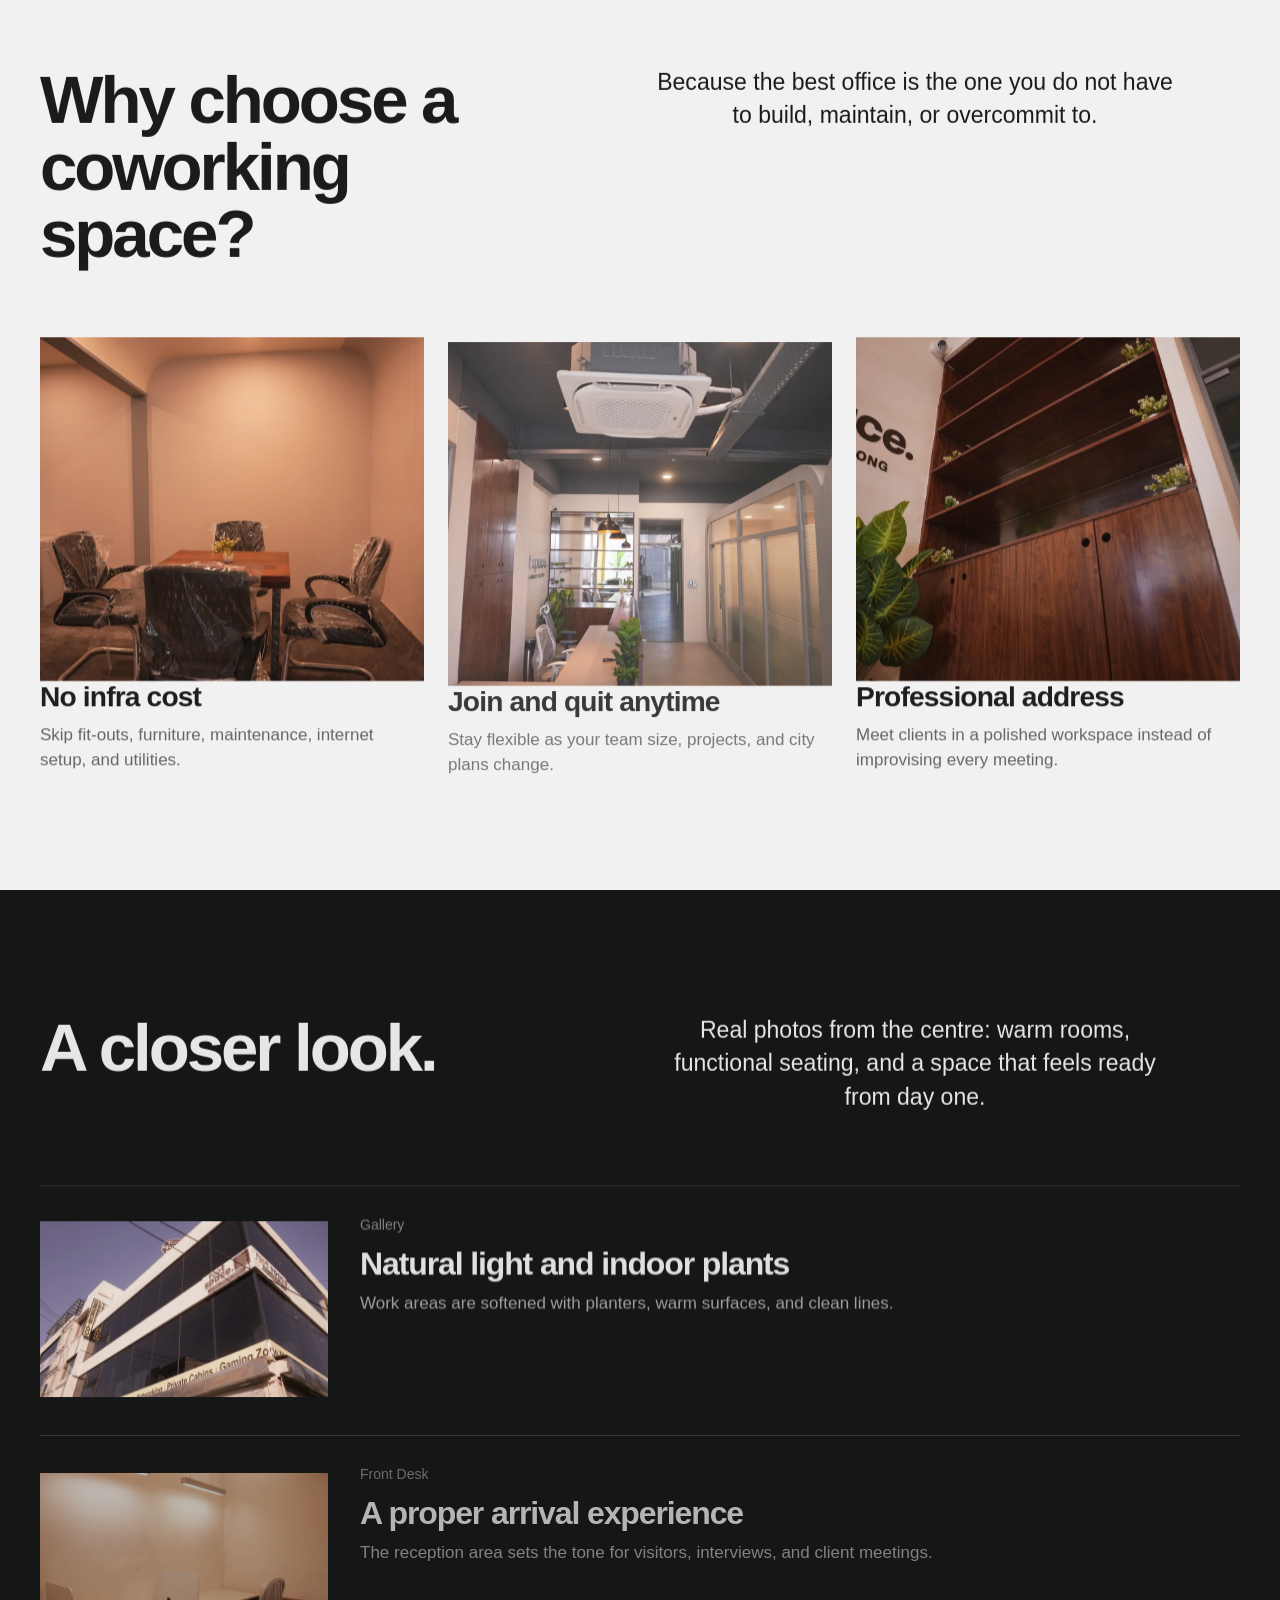
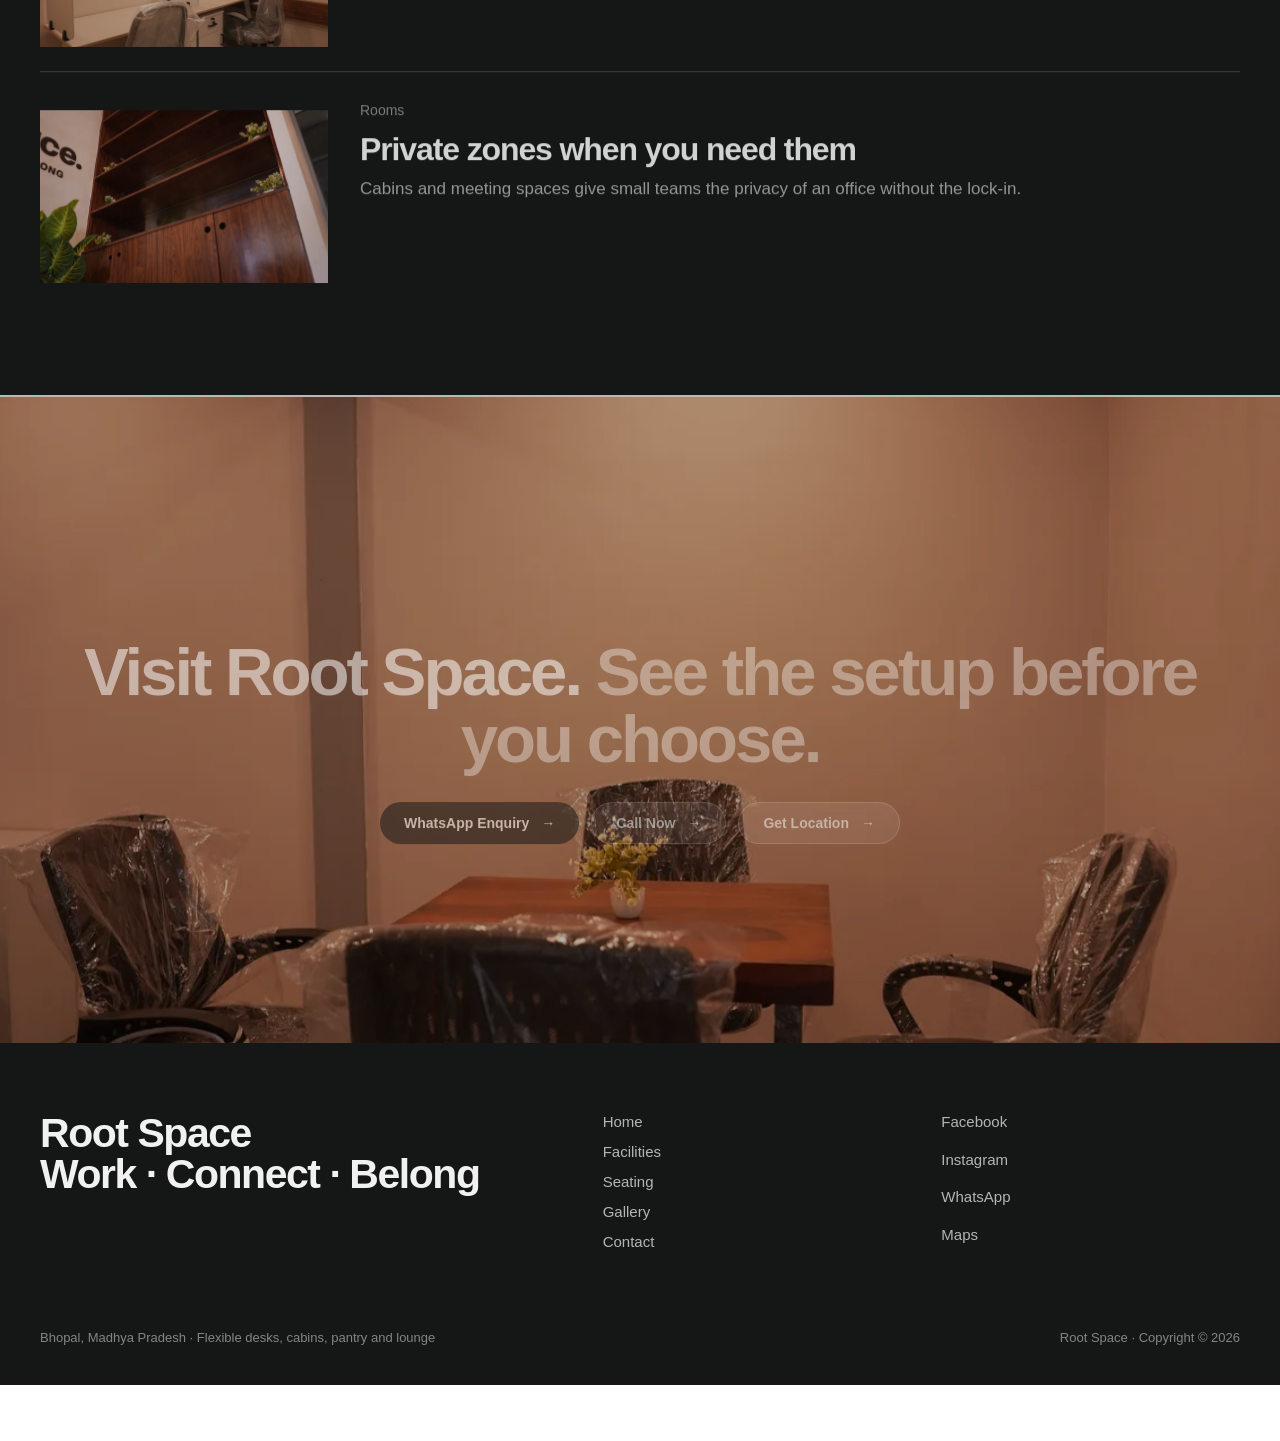
==== commit 6dfa013f: "fix: speed up metrics reveal" ====
--- a/index.html
+++ b/index.html
@@ -357,7 +357,8 @@
     }
 
     .parallax-ready [data-parallax="copy"],
-    .parallax-ready [data-parallax="card"] {
+    .parallax-ready [data-parallax="card"],
+    .parallax-ready [data-parallax="metric"] {
       transform: translate3d(0, 2.8rem, 0);
       opacity: 0;
     }
@@ -450,6 +451,10 @@
       padding: 2.4rem 0 0;
       border-top: 1px solid rgba(21, 23, 23, .18);
       transition: transform .9s cubic-bezier(.16, 1, .3, 1), opacity .9s ease;
+    }
+
+    .metric-row [data-parallax="metric"] {
+      transition: none;
     }
 
     .metric-row div:nth-child(2) { transition-delay: .08s; }
@@ -1114,10 +1119,10 @@
       <div class="container">
         <h2 class="arrows-title" data-parallax="copy">Built for teams that need <span>room to move.</span></h2>
         <div class="metric-row">
-          <div data-parallax="card"><strong>Cabins</strong><span>Private rooms for focused teams</span></div>
-          <div data-parallax="card"><strong>Desks</strong><span>Flexible seats for founders and freelancers</span></div>
-          <div data-parallax="card"><strong>Lounge</strong><span>A reset zone for calls, breaks, and downtime</span></div>
-          <div data-parallax="card"><strong>Pantry</strong><span>Coffee, food, and everyday convenience</span></div>
+          <div data-parallax="metric"><strong>Cabins</strong><span>Private rooms for focused teams</span></div>
+          <div data-parallax="metric"><strong>Desks</strong><span>Flexible seats for founders and freelancers</span></div>
+          <div data-parallax="metric"><strong>Lounge</strong><span>A reset zone for calls, breaks, and downtime</span></div>
+          <div data-parallax="metric"><strong>Pantry</strong><span>Coffee, food, and everyday convenience</span></div>
         </div>
         <p class="center-text" data-parallax="copy">No setup cost, no long fit-out cycle, no furniture hunt. <span class="muted">Join when you need it, scale when the team grows, and leave without the usual hassle.</span></p>
       </div>
@@ -1386,6 +1391,14 @@
         return;
       }
 
+      if (type === "metric") {
+        const metricReveal = smoothstep((progress + 0.14) / 0.2);
+        const lift = (1 - metricReveal) * 8;
+        element.style.transform = `translate3d(0, ${lift}px, 0)`;
+        element.style.opacity = `${0.82 + metricReveal * 0.18}`;
+        return;
+      }
+
       const lift = (1 - reveal) * 30;
       const drift = centered * -8;
       element.style.transform = `translate3d(0, ${lift + drift}px, 0)`;
@@ -1395,7 +1408,8 @@
     function animatePageParallax() {
       parallaxItems.forEach((item) => {
         const next = elementProgress(item.element);
-        item.rendered += (next - item.rendered) * 0.14;
+        const speed = item.element.dataset.parallax === "metric" ? 0.36 : 0.14;
+        item.rendered += (next - item.rendered) * speed;
         if (Math.abs(next - item.rendered) < 0.0005) item.rendered = next;
         renderParallaxItem(item);
       });
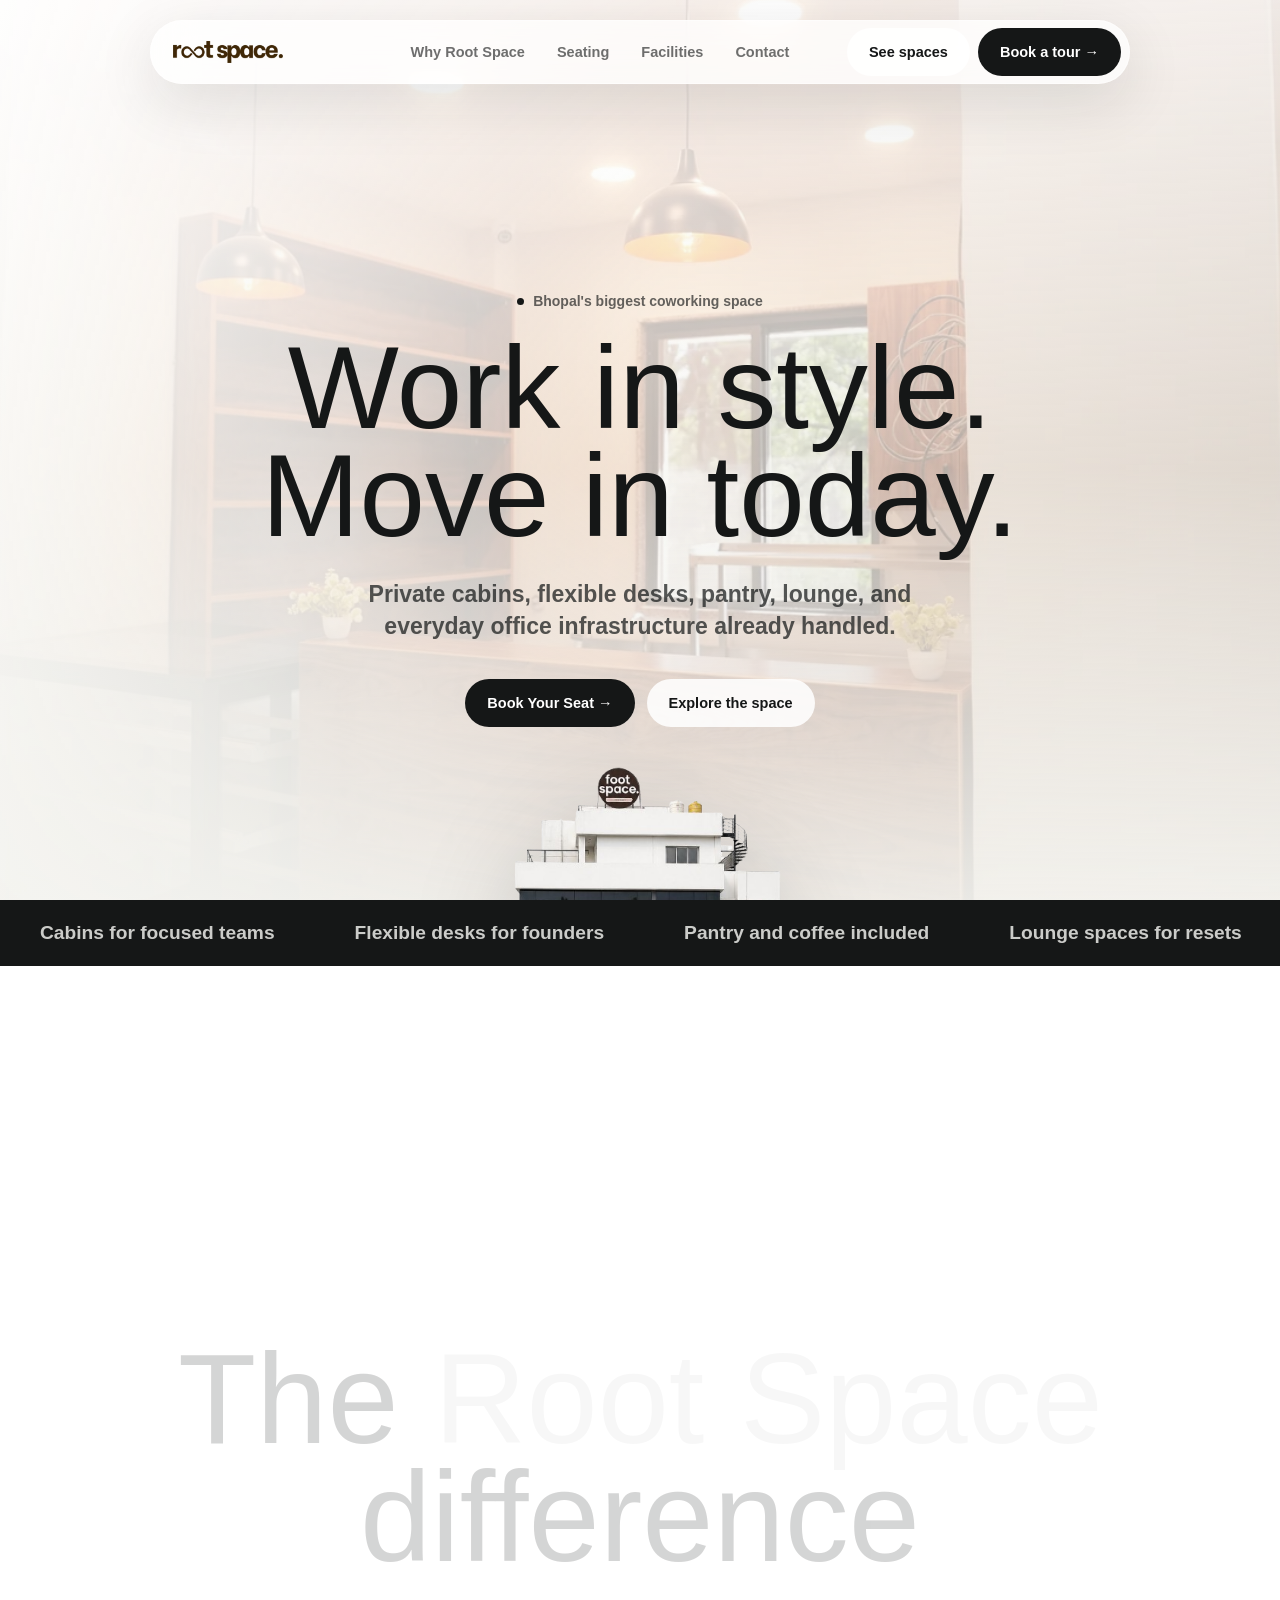
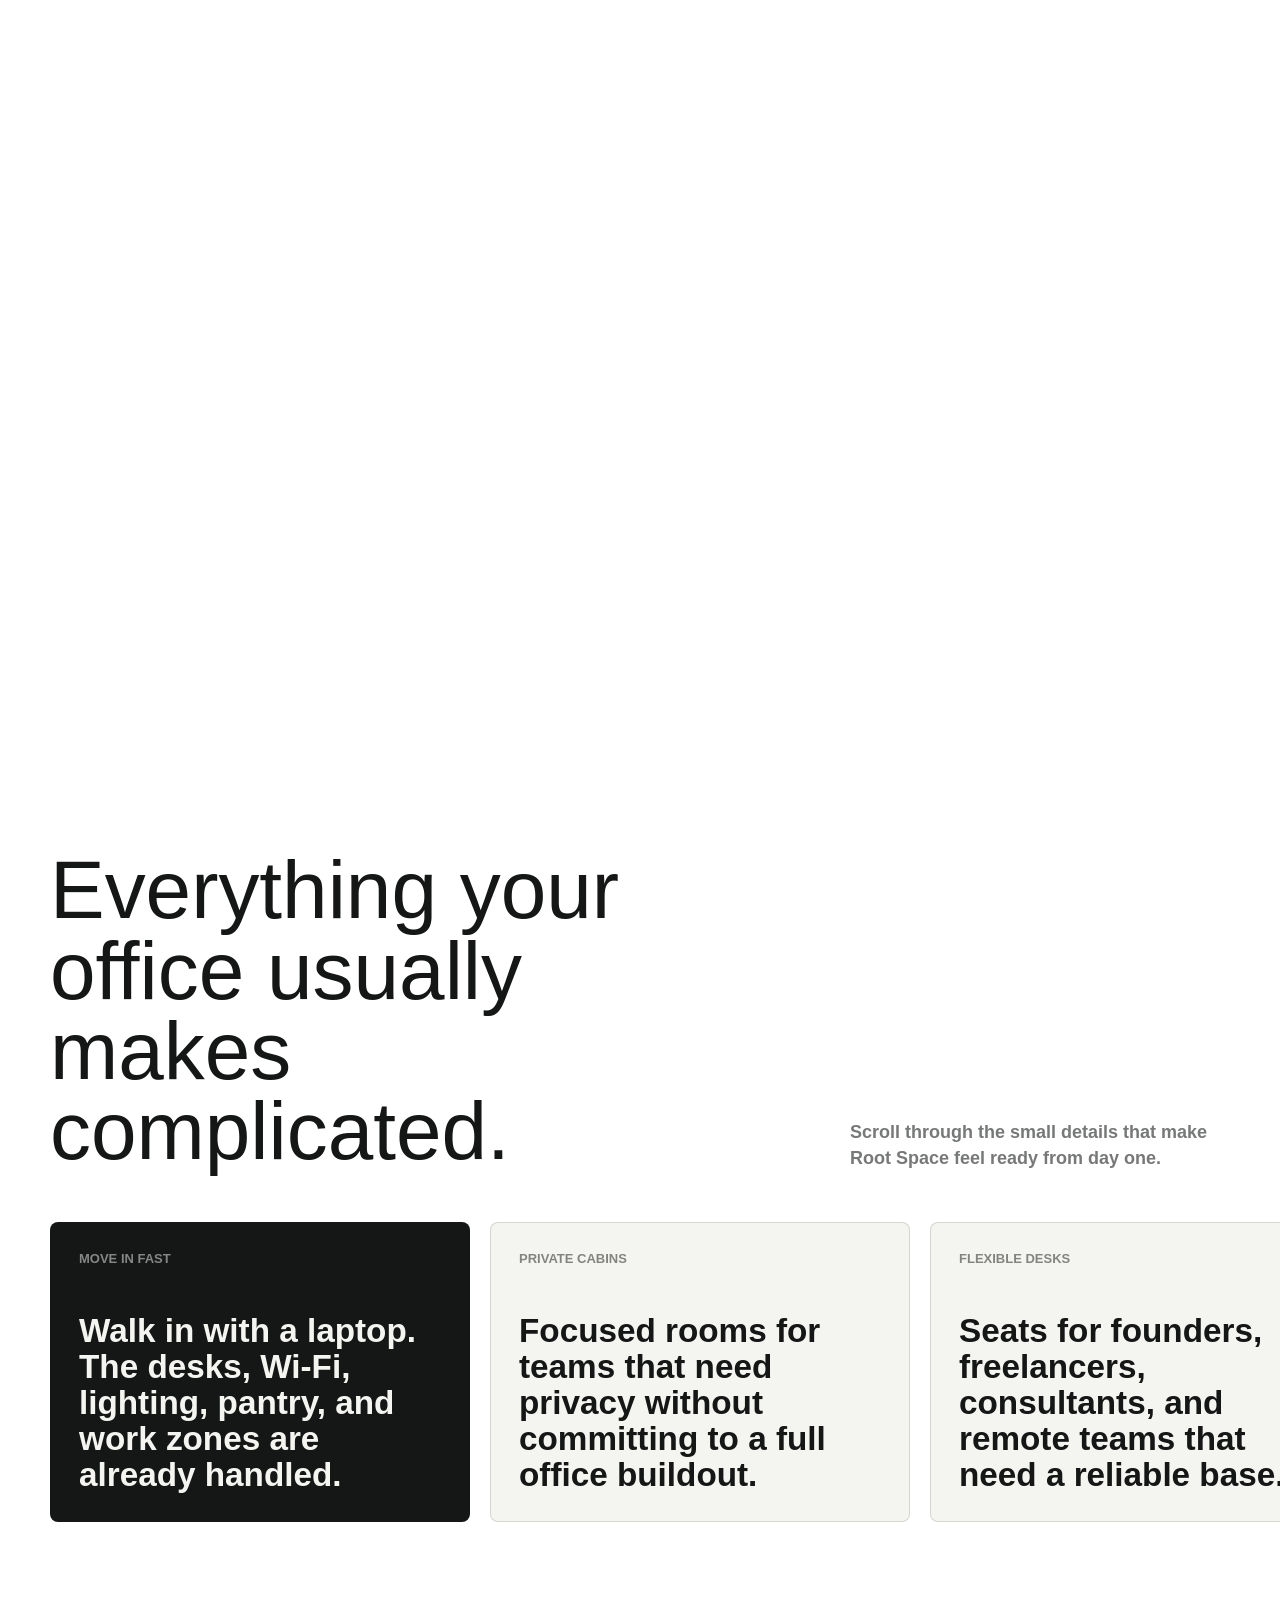
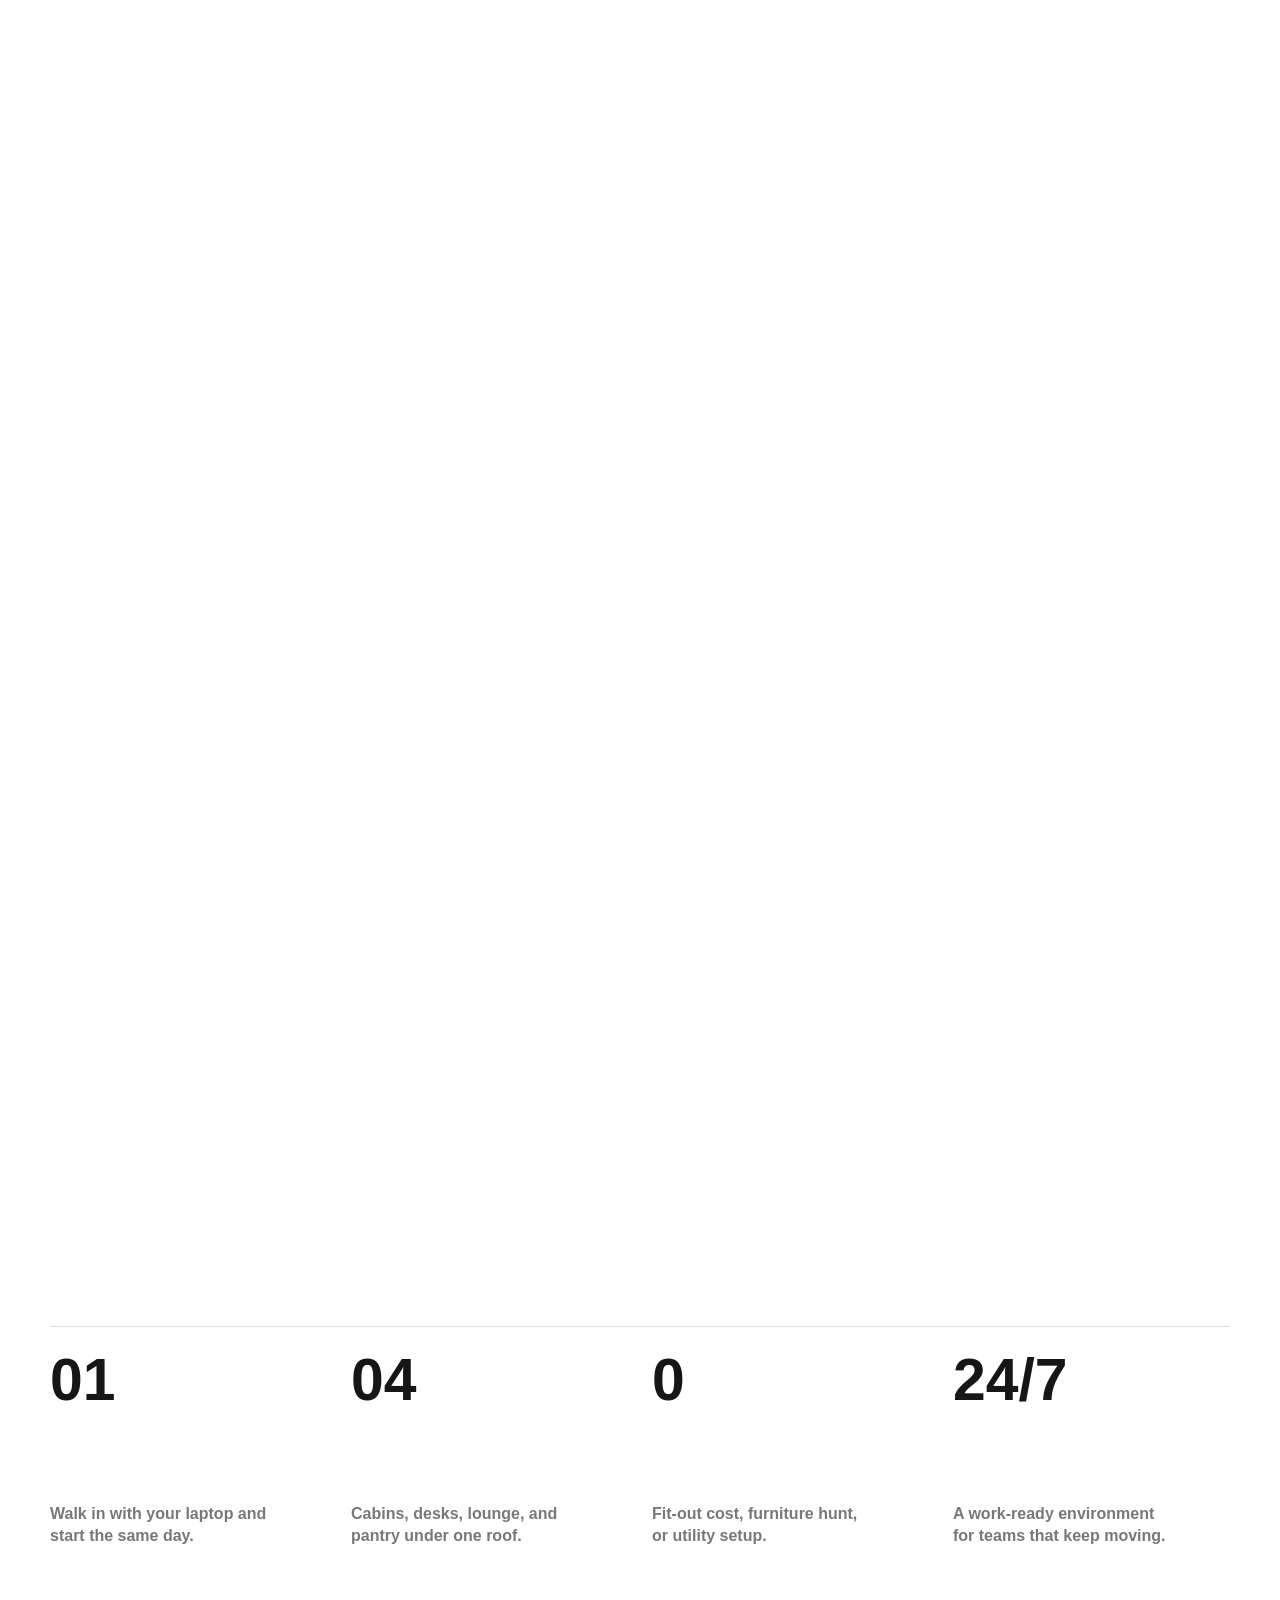
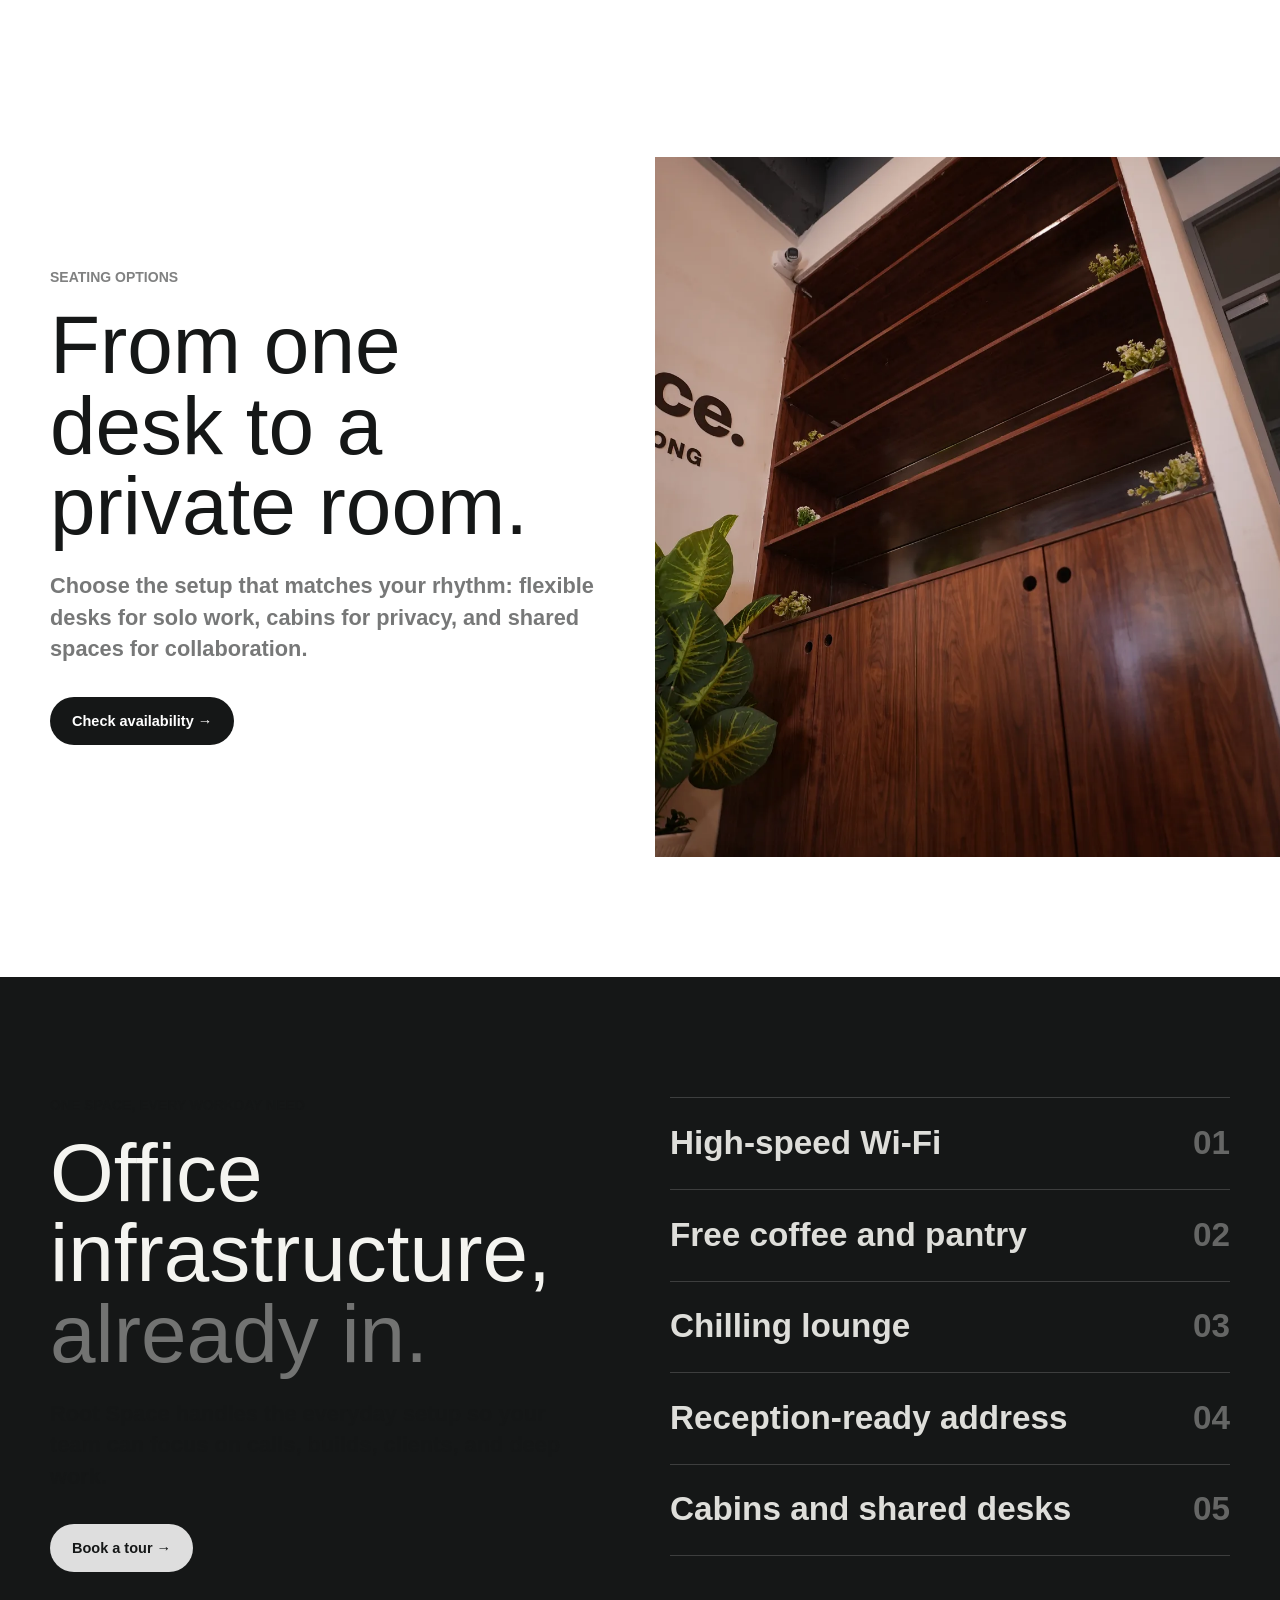
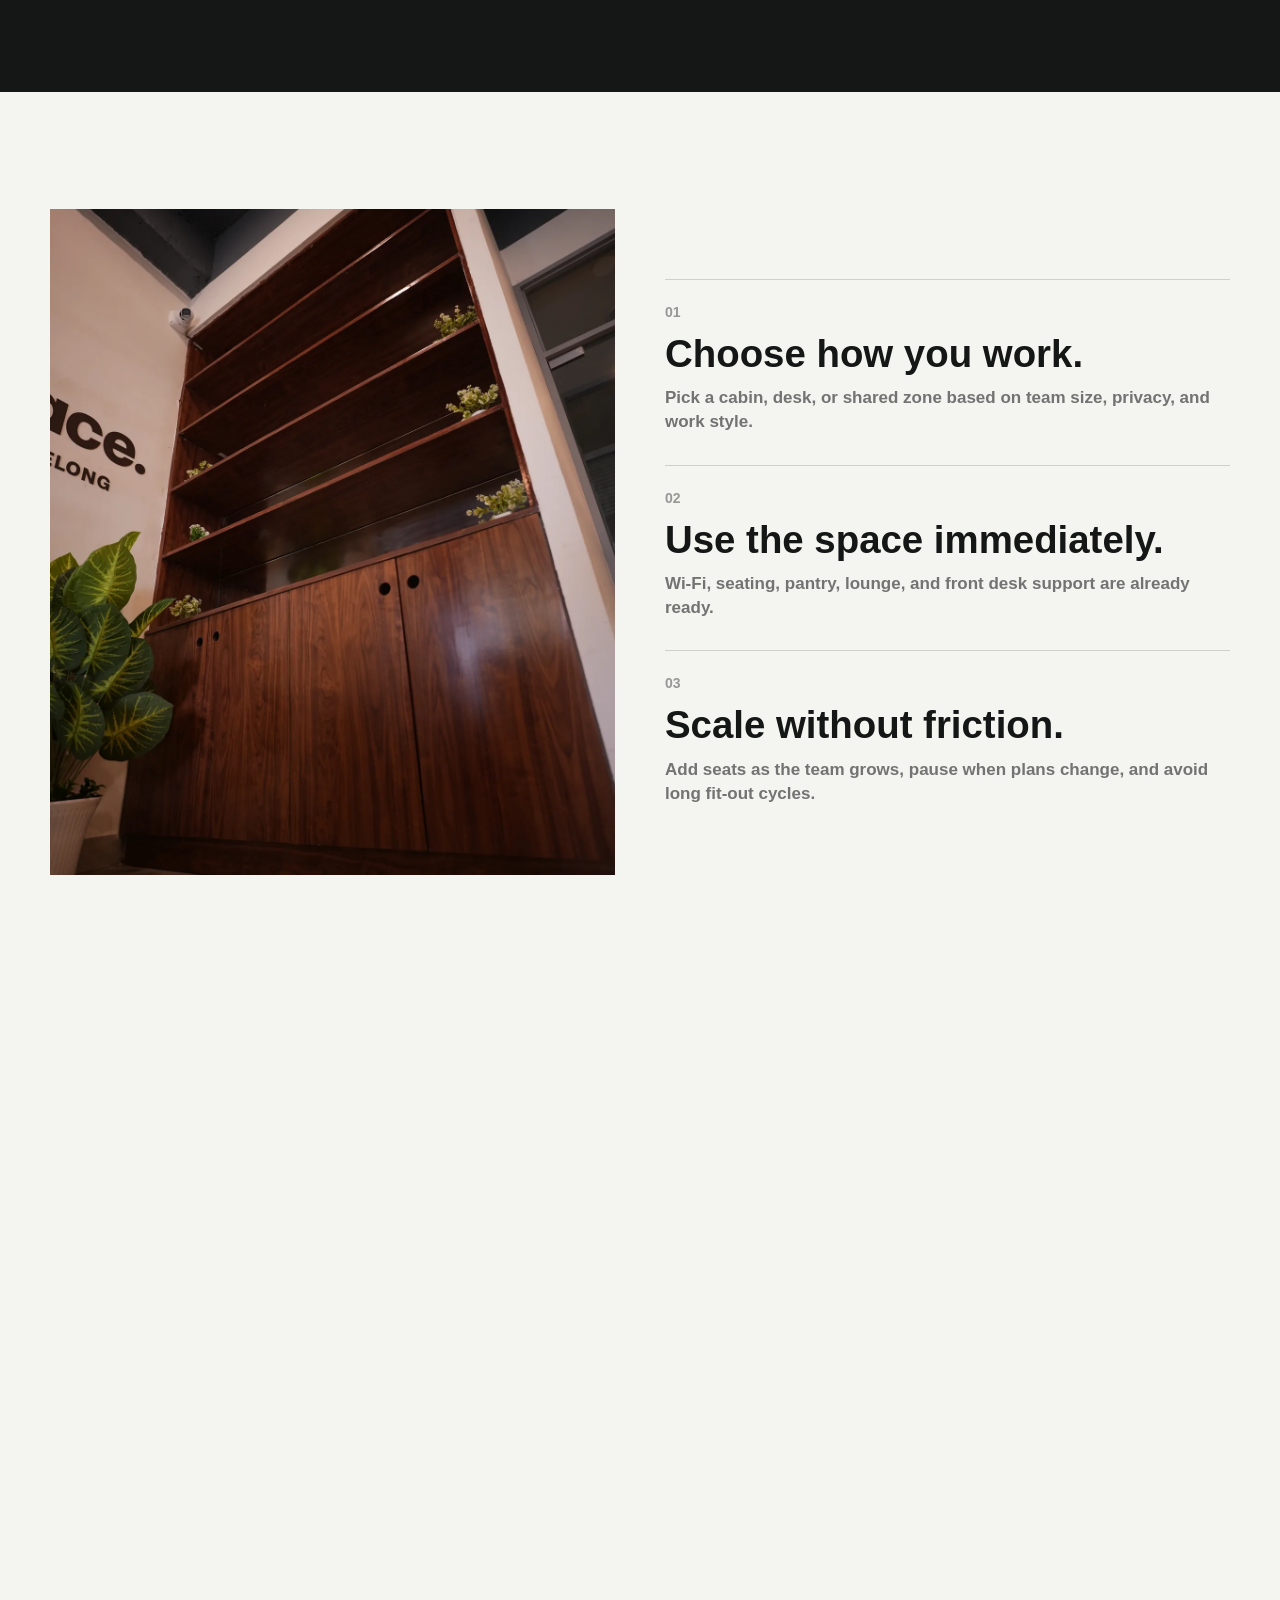
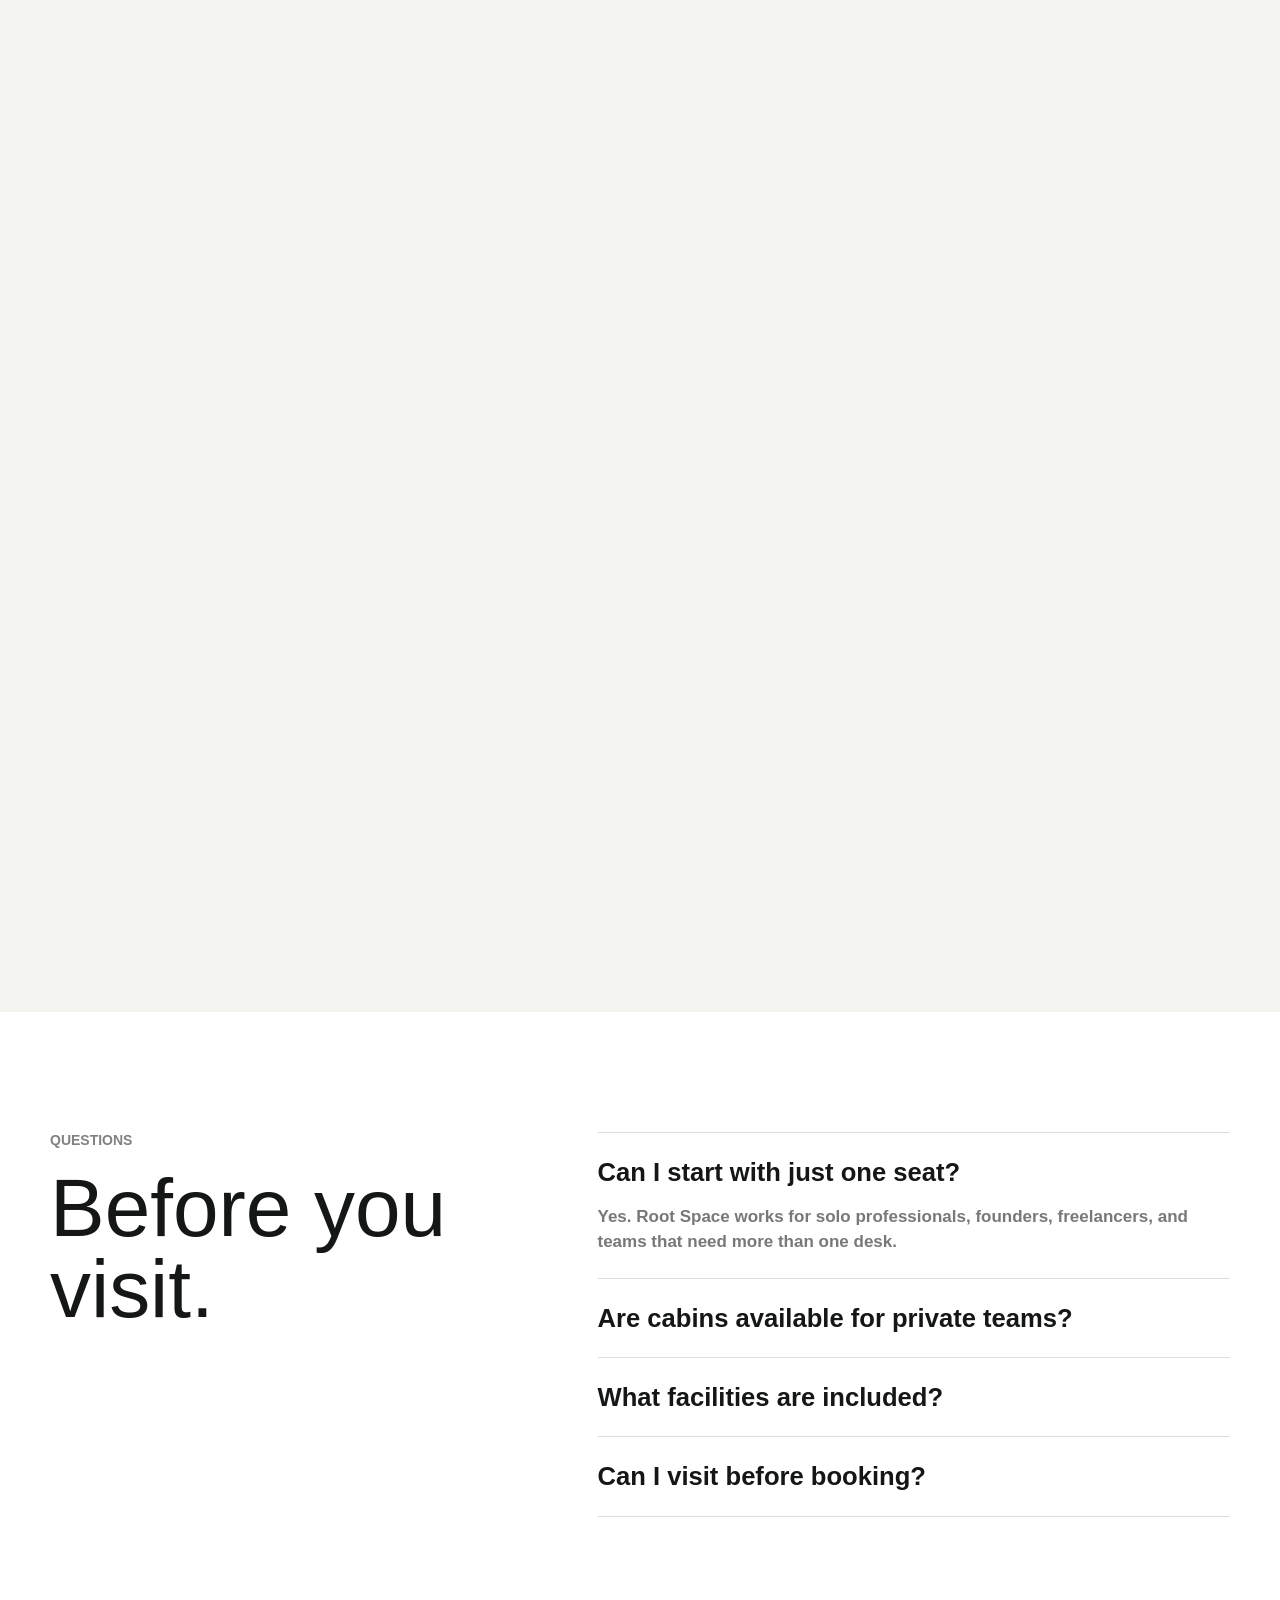
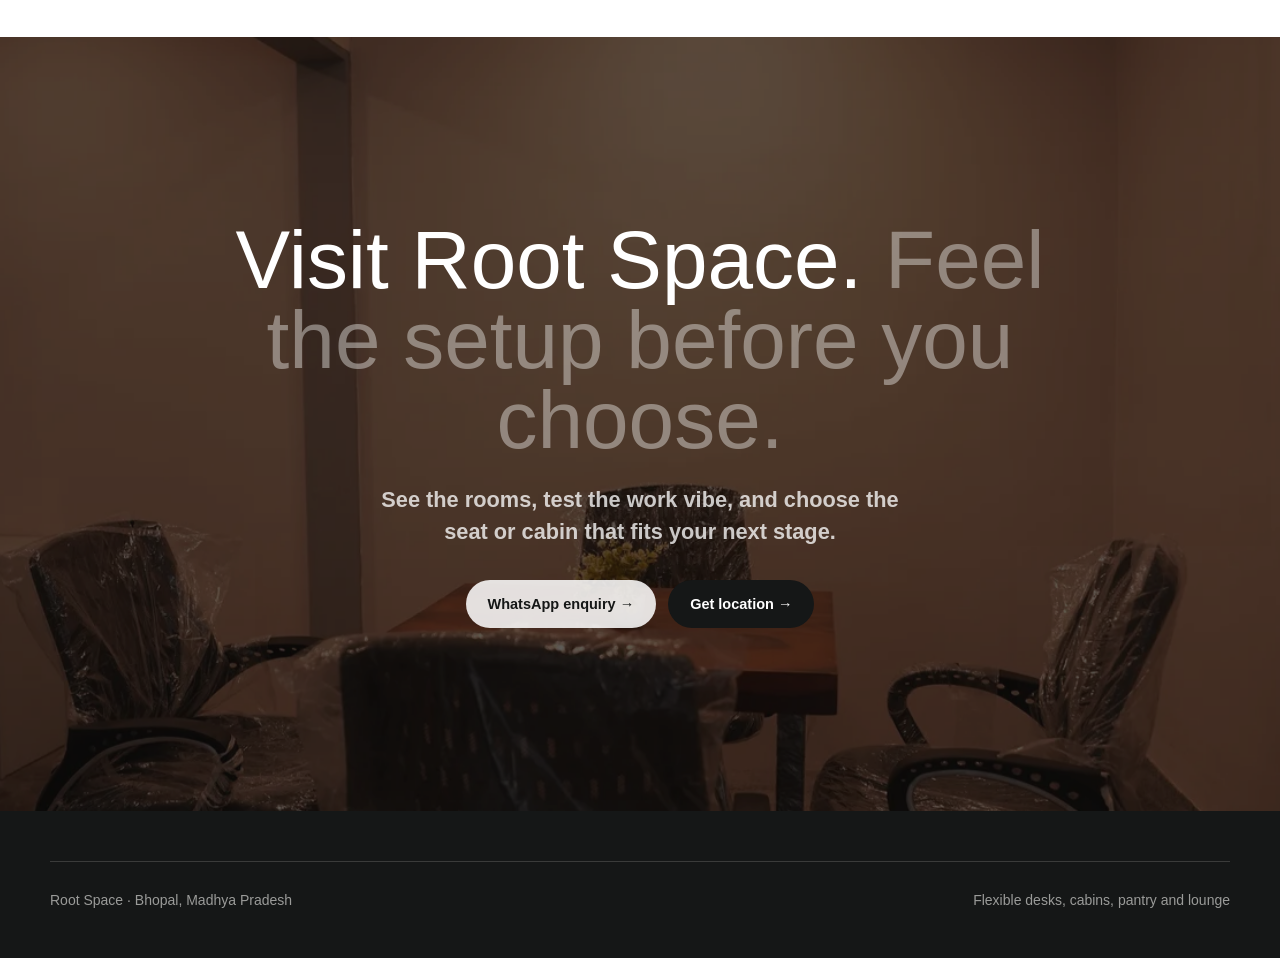
==== commit 2f555fcf: "feat: add docshield-inspired landing page" ====
--- a/index.html
+++ b/index.html
@@ -7,8 +7,12 @@
   <style>
     :root {
       --ink: #151717;
-      --muted: rgba(21, 23, 23, 0.5);
-      --asset-dir: "FIND Real Estate _ Purchase, Rent or Sell Commercial and Residential Real Estate_files";
+      --paper: #ffffff;
+      --soft: #f4f4f0;
+      --mist: #ecece7;
+      --line: rgba(21, 23, 23, .14);
+      --muted: rgba(21, 23, 23, .58);
+      --dark-muted: rgba(244, 244, 240, .62);
     }
 
     * {
@@ -17,12 +21,14 @@
 
     html {
       font-size: 10px;
-      background: #fff;
+      background: var(--paper);
+      scroll-behavior: smooth;
     }
 
     body {
       margin: 0;
       color: var(--ink);
+      background: var(--paper);
       font-family: Arial, Helvetica, sans-serif;
       overflow-x: hidden;
     }
@@ -32,985 +38,757 @@
       text-decoration: none;
     }
 
-    .site-header {
+    img {
+      display: block;
+      max-width: 100%;
+    }
+
+    button {
+      font: inherit;
+    }
+
+    .nav-shell {
       position: fixed;
-      top: 0;
-      left: 0;
-      right: 0;
-      z-index: 20;
-      height: 5.6rem;
-      display: flex;
+      top: 2rem;
+      left: 50%;
+      z-index: 50;
+      width: min(98rem, calc(100% - 3.2rem));
+      height: 6.4rem;
+      transform: translateX(-50%);
+      display: grid;
+      grid-template-columns: 18rem 1fr auto;
       align-items: center;
-      padding: 0 7rem;
-      color: var(--ink);
+      gap: 2rem;
+      padding: .7rem .8rem .7rem 2.2rem;
+      border: 1px solid rgba(255, 255, 255, .45);
+      border-radius: 99rem;
+      background: rgba(255, 255, 255, .72);
+      box-shadow: 0 1.8rem 6rem rgba(21, 23, 23, .12);
+      backdrop-filter: blur(22px);
     }
 
     .brand {
-      width: 6.6rem;
-      height: 2rem;
-      display: block;
-    }
-
-    .brand svg {
-      width: 100%;
-      height: 100%;
-      display: block;
-    }
-
-    .root-brand {
-      width: 8.8rem;
-      height: 4.4rem;
-      margin-top: .4rem;
+      display: inline-flex;
+      align-items: center;
+      width: 11rem;
+      height: 4rem;
     }
 
     .brand img {
       width: 100%;
       height: 100%;
-      display: block;
       object-fit: contain;
       object-position: left center;
     }
 
-    .nav {
-      position: absolute;
-      left: 50%;
-      transform: translateX(-50%);
+    .nav-links {
       display: flex;
-      align-items: center;
+      justify-content: center;
       gap: 3.2rem;
-      font-size: 1.6rem;
-      line-height: 1;
-      white-space: nowrap;
-    }
-
-    .nav span {
-      display: inline-flex;
-      align-items: center;
-      gap: .65rem;
-    }
-
-    .sign-in {
-      margin-left: auto;
-      height: 4.2rem;
-      min-width: 8.9rem;
-      border-radius: 99rem;
+      color: rgba(21, 23, 23, .62);
+      font-size: 1.45rem;
+      font-weight: 600;
+    }
+
+    .nav-actions {
+      display: flex;
+      gap: .8rem;
+    }
+
+    .pill {
+      min-height: 4.8rem;
       display: inline-flex;
       align-items: center;
       justify-content: center;
-      background: var(--ink);
-      color: #fff;
-      font-size: 1.4rem;
-      font-weight: 600;
-    }
-
-    .hero {
-      position: relative;
-      height: 500vh;
-      margin-top: -5.6rem;
-      margin-bottom: -100vh;
-      opacity: 0;
-      animation: hero-in .7s ease .18s forwards;
-    }
-
-    .hero-sticky {
-      position: sticky;
-      top: 0;
-      height: 100vh;
-      overflow: hidden;
-    }
-
-    .scene,
-    .back {
-      position: absolute;
-      inset: 0;
-    }
-
-    .scene {
-      overflow: hidden;
-      pointer-events: none;
-    }
-
-    .layer-img {
-      display: block;
-      width: 100%;
-      height: 100%;
-      object-fit: cover;
-      user-select: none;
-      -webkit-user-drag: none;
-    }
-
-    .back {
-      transform-origin: center;
-      transform: scale(1.06);
-      animation: back-in 4.5s cubic-bezier(.16, 1, .3, 1) .18s forwards;
-    }
-
-    .house {
-      position: absolute;
-      top: 48vh;
-      left: 8vw;
-      right: 8vw;
-      height: min(62rem, 58vh);
-      z-index: 2;
-      transform-origin: bottom center;
-      will-change: transform, opacity;
-    }
-
-    .house img {
-      width: 100%;
-      height: 100%;
-      object-fit: contain;
-      object-position: bottom center;
-      display: block;
-      filter: drop-shadow(0 4.2rem 5.5rem rgba(21, 23, 23, .22));
-    }
-
-    .house img {
-      animation: house-in 3s cubic-bezier(.16, 1, .3, 1) .2s both;
-    }
-
-    .clouds {
-      position: absolute;
-      inset: 0;
-      z-index: 4;
-      will-change: transform;
-    }
-
-    .cloud {
-      position: absolute;
-      z-index: 4;
-      will-change: transform;
-      animation: cloud-in 3.4s cubic-bezier(.16, 1, .3, 1) .15s both;
-    }
-
-    .cloud:first-child {
-      top: 25%;
-      left: -33.72rem;
-      width: 112.4rem;
-      height: 47.7rem;
-    }
-
-    .cloud:last-child {
-      top: 20%;
-      right: -33.72rem;
-      width: 93.6rem;
-      height: 39.7rem;
-      animation-delay: .25s;
-    }
-
-    .smoke {
-      position: absolute;
-      left: 0;
-      right: 0;
-      bottom: 0;
-      height: 62rem;
-      z-index: 5;
-      transform: translateY(70%);
-      will-change: transform;
-    }
-
-    .smoke img {
-      object-position: top center;
-    }
-
-    .content {
-      position: relative;
-      z-index: 8;
-      height: 100%;
-      display: block;
-      padding: 0 4rem 22.8rem;
-      text-align: center;
-      will-change: transform, opacity;
-    }
-
-    .content-inner {
-      padding-top: 18.2rem;
-      transform: translateY(.6rem);
-      animation: copy-in 1.2s cubic-bezier(.16, 1, .3, 1) .35s forwards;
-      opacity: 0;
-    }
-
-    h1 {
-      width: min(128rem, 100%);
-      margin: 0 auto;
-      font-size: clamp(5rem, 6.1vw, 8.4rem);
-      line-height: 1;
-      letter-spacing: -.055em;
-      font-weight: 800;
-      white-space: normal;
-      text-wrap: balance;
-    }
-
-    .subcopy {
-      margin: 1.1rem 0 0;
-      font-size: clamp(1.7rem, 1.76vw, 2.4rem);
-      line-height: 1.3;
-      font-weight: 500;
-      color: var(--muted);
-      text-wrap: balance;
-    }
-
-    .subcopy strong {
-      color: var(--ink);
-      font-weight: 700;
-    }
-
-    .cta {
-      margin: 3rem auto 0;
-      height: 4.2rem;
-      padding: 0 2.4rem;
+      gap: .9rem;
+      padding: 0 2.2rem;
       border: 0;
       border-radius: 99rem;
       background: var(--ink);
       color: #fff;
-      display: inline-flex;
-      align-items: center;
-      gap: 1.2rem;
-      font: 600 1.4rem/1 Arial, Helvetica, sans-serif;
+      font-size: 1.45rem;
+      font-weight: 700;
       cursor: pointer;
-      transition: transform .4s cubic-bezier(.16, 1, .3, 1), background .2s ease;
-    }
-
-    .cta:hover {
-      transform: translateY(-1px) scale(1.015);
+      transition: transform .32s cubic-bezier(.16, 1, .3, 1), background .32s ease;
+    }
+
+    .pill.secondary {
+      background: rgba(255, 255, 255, .86);
+      color: var(--ink);
+    }
+
+    .pill:hover {
+      transform: translateY(-2px);
       background: #000;
     }
 
-    .bottom-fade {
+    .hero {
+      position: relative;
+      min-height: 100svh;
+      overflow: hidden;
+      display: grid;
+      place-items: center;
+      padding: 12rem 2.4rem 0;
+      background: var(--soft);
+      isolation: isolate;
+    }
+
+    .hero-bg {
       position: absolute;
-      left: 0;
-      right: 0;
-      bottom: 0;
-      height: 30.9rem;
-      z-index: 7;
-      background: linear-gradient(180deg, rgba(255,255,255,0), #fff);
-      pointer-events: none;
-    }
-
-    .after {
-      min-height: 100vh;
-      display: grid;
-      place-items: center;
-      background: #fff;
-      font-size: clamp(3rem, 5vw, 7.2rem);
-      line-height: 1;
-      letter-spacing: -.04em;
-      font-weight: 600;
-      text-align: center;
-    }
-
-    .after span {
-      color: #b3b3b3;
-    }
-
-    .container {
-      width: min(128.3rem, calc(100% - 8rem));
-      margin: 0 auto;
-    }
-
-    .grid-2 {
-      display: grid;
-      grid-template-columns: minmax(18rem, 1fr) minmax(0, 1.32fr);
-      gap: 5.6rem;
-      align-items: start;
-    }
-
-    .section-label {
-      font-size: clamp(1.6rem, 1.5vw, 2rem);
-      line-height: 1.4;
-      font-weight: 700;
-    }
-
-    .section-title {
-      margin: 0;
-      font-size: clamp(4.2rem, 5.25vw, 7.2rem);
-      line-height: 1;
-      letter-spacing: -.045em;
-      font-weight: 650;
-    }
-
-    .section-title .muted,
-    .large-copy .muted,
-    .steps-text .muted,
-    .agent-copy .muted {
-      color: #b3b3b3;
-    }
-
-    .large-copy {
-      font-size: clamp(3.2rem, 4vw, 5.6rem);
-      line-height: 1.08;
-      letter-spacing: -.035em;
-      font-weight: 600;
-    }
-
-    [data-parallax-section] {
-      position: relative;
-    }
-
-    [data-parallax] {
-      will-change: transform, opacity;
-    }
-
-    [data-parallax="image"] {
-      transform: translate3d(0, 0, 0) scale(1.06);
-      transform-origin: center;
-    }
-
-    .parallax-ready [data-parallax="copy"],
-    .parallax-ready [data-parallax="card"],
-    .parallax-ready [data-parallax="metric"] {
-      transform: translate3d(0, 2.8rem, 0);
-      opacity: 0;
-    }
-
-    .why {
-      padding: 12rem 0 7rem;
-    }
-
-    .why-copy {
-      margin: 0;
-    }
-
-    .why-video {
-      margin-top: 8rem;
-      position: relative;
-      height: min(58vw, 68rem);
-      overflow: hidden;
-      background: #f1f1f1;
-      clip-path: inset(0 round 0);
-    }
-
-    .why-video video,
-    .why-video img {
+      inset: 0;
+      z-index: -3;
+    }
+
+    .hero-bg img {
       width: 100%;
       height: 100%;
       object-fit: cover;
-      display: block;
-    }
-
-    .arrows-section {
-      min-height: 100vh;
+      filter: saturate(.95);
+      transform: scale(1.06);
+    }
+
+    .hero:before {
+      content: "";
+      position: absolute;
+      inset: 0;
+      z-index: -2;
+      background:
+        linear-gradient(180deg, rgba(255,255,255,.82), rgba(244,244,240,.62) 52%, rgba(244,244,240,.94)),
+        linear-gradient(90deg, rgba(255,255,255,.92), rgba(255,255,255,.22) 52%, rgba(21,23,23,.18));
+    }
+
+    .hero-copy {
+      width: min(92rem, 100%);
+      margin: 0 auto;
+      text-align: center;
+      transform: translateY(1rem);
+      animation: enter-copy .9s cubic-bezier(.16, 1, .3, 1) .15s both;
+    }
+
+    .eyebrow {
+      display: inline-flex;
+      align-items: center;
+      gap: .9rem;
+      margin-bottom: 2.4rem;
+      color: rgba(21, 23, 23, .66);
+      font-size: 1.4rem;
+      font-weight: 700;
+    }
+
+    .eyebrow:before {
+      content: "";
+      width: .7rem;
+      height: .7rem;
+      border-radius: 50%;
+      background: var(--ink);
+    }
+
+    h1 {
+      margin: 0;
+      font-size: clamp(5.8rem, 9.2vw, 13.2rem);
+      line-height: .92;
+      letter-spacing: 0;
+      font-weight: 500;
+    }
+
+    .hero-sub {
+      width: min(64rem, 100%);
+      margin: 2.8rem auto 3.6rem;
+      color: rgba(21, 23, 23, .72);
+      font-size: clamp(1.8rem, 1.8vw, 2.3rem);
+      line-height: 1.42;
+      font-weight: 600;
+    }
+
+    .hero-actions {
+      display: flex;
+      justify-content: center;
+      gap: 1.2rem;
+      flex-wrap: wrap;
+    }
+
+    .hero-building {
+      position: absolute;
+      left: 50%;
+      bottom: -24rem;
+      z-index: -1;
+      width: min(34rem, 60vw);
+      transform: translateX(-50%);
+      pointer-events: none;
+      animation: enter-building 1.2s cubic-bezier(.16, 1, .3, 1) .18s both;
+    }
+
+    .hero-building img {
+      width: 100%;
+      filter: drop-shadow(0 4rem 5rem rgba(21, 23, 23, .22));
+    }
+
+    .ticker {
+      overflow: hidden;
+      padding: 2.2rem 0;
+      background: var(--ink);
+      color: var(--soft);
+      white-space: nowrap;
+    }
+
+    .ticker-track {
+      display: flex;
+      width: max-content;
+      animation: marquee 28s linear infinite;
+    }
+
+    .ticker span {
+      padding: 0 4rem;
+      color: rgba(244, 244, 240, .82);
+      font-size: clamp(1.6rem, 1.5vw, 2rem);
+      font-weight: 700;
+    }
+
+    .difference {
+      min-height: 330vh;
+      background: var(--paper);
+    }
+
+    .difference-sticky {
+      position: sticky;
+      top: 0;
+      min-height: 100svh;
       display: grid;
       place-items: center;
-      padding: 12rem 0;
+      padding: 10rem 2.4rem;
       overflow: hidden;
     }
 
-    .arrows-title {
+    .difference-title {
+      width: min(118rem, 100%);
+      margin: 0 auto;
+      text-align: center;
+      font-size: clamp(5.8rem, 10vw, 15rem);
+      line-height: .92;
+      letter-spacing: 0;
+      font-weight: 500;
+    }
+
+    .difference-word {
+      display: inline-block;
+      color: var(--ink);
+      will-change: transform, opacity;
+    }
+
+    .difference-muted {
+      color: rgba(21, 23, 23, .18);
+    }
+
+    .scrolling-cards {
+      min-height: 230vh;
+      background: var(--paper);
+      overflow: clip;
+    }
+
+    .cards-sticky {
+      position: sticky;
+      top: 0;
+      min-height: 100svh;
+      display: grid;
+      align-content: center;
+      gap: 5rem;
+      padding: 10rem 0;
+      overflow: hidden;
+    }
+
+    .cards-head {
+      display: flex;
+      justify-content: space-between;
+      align-items: end;
+      gap: 4rem;
+    }
+
+    .cards-head h2 {
+      width: min(68rem, 100%);
+    }
+
+    .cards-head p {
+      width: min(38rem, 100%);
       margin: 0;
-      text-align: center;
-      font-size: clamp(4rem, 6vw, 7.2rem);
-      line-height: 1;
-      letter-spacing: -.045em;
-      font-weight: 650;
-    }
-
-    .arrows-title span {
-      color: #b3b3b3;
-    }
-
-    .arrow-row {
-      margin: 8rem auto;
-      display: grid;
-      grid-template-columns: repeat(4, minmax(0, 1fr));
-      gap: 4rem;
-      align-items: center;
-    }
-
-    .arrow-row img {
-      width: 100%;
-      height: auto;
-      display: block;
-      transform: translateX(-8%) scale(.94);
-      opacity: .4;
-      transition: transform 1.2s cubic-bezier(.16, 1, .3, 1), opacity 1.2s ease;
-    }
-
-    .in-view .arrow-row img {
-      transform: translateX(0) scale(1);
-      opacity: 1;
-    }
-
-    .arrow-row img:nth-child(2) { transition-delay: .1s; }
-    .arrow-row img:nth-child(3) { transition-delay: .2s; }
-    .arrow-row img:nth-child(4) { transition-delay: .3s; }
-
-    .metric-row {
-      margin: 8rem auto;
-      display: grid;
-      grid-template-columns: repeat(4, minmax(0, 1fr));
+      color: var(--muted);
+      font-size: 1.8rem;
+      line-height: 1.45;
+      font-weight: 600;
+    }
+
+    .card-rail-wrap {
+      width: 100vw;
+      overflow: hidden;
+    }
+
+    .card-rail {
+      display: flex;
       gap: 2rem;
-      text-align: left;
-    }
-
-    .metric-row div {
-      min-height: 24rem;
+      width: max-content;
+      padding-left: max(2.4rem, calc((100vw - 118rem) / 2));
+      padding-right: max(2.4rem, calc((100vw - 118rem) / 2));
+      will-change: transform;
+    }
+
+    .scroll-card {
+      flex: 0 0 min(42rem, 82vw);
+      min-height: 30rem;
       display: flex;
       flex-direction: column;
       justify-content: space-between;
-      padding: 2.4rem 0 0;
-      border-top: 1px solid rgba(21, 23, 23, .18);
-      transition: transform .9s cubic-bezier(.16, 1, .3, 1), opacity .9s ease;
-    }
-
-    .metric-row [data-parallax="metric"] {
-      transition: none;
-    }
-
-    .metric-row div:nth-child(2) { transition-delay: .08s; }
-    .metric-row div:nth-child(3) { transition-delay: .16s; }
-    .metric-row div:nth-child(4) { transition-delay: .24s; }
-
-    .in-view .metric-row div {
-      transform: translateY(0);
-      opacity: 1;
-    }
-
-    .metric-row strong {
-      font-size: clamp(3.2rem, 4vw, 5.6rem);
-      line-height: .95;
-      letter-spacing: -.045em;
-      font-weight: 700;
-    }
-
-    .metric-row span {
+      padding: 2.8rem;
+      border: 1px solid var(--line);
+      border-radius: .8rem;
+      background: var(--soft);
+      color: var(--ink);
+    }
+
+    .scroll-card.dark {
+      background: var(--ink);
+      color: var(--soft);
+    }
+
+    .scroll-card small {
+      color: currentColor;
+      opacity: .5;
+      font-size: 1.3rem;
+      font-weight: 800;
+      text-transform: uppercase;
+    }
+
+    .scroll-card p {
+      margin: 4rem 0 0;
+      font-size: clamp(2.4rem, 2.6vw, 3.8rem);
+      line-height: 1.08;
+      letter-spacing: 0;
+      font-weight: 600;
+    }
+
+    .proof {
+      padding: 12rem 0 9rem;
+      background: var(--paper);
+    }
+
+    .container {
+      width: min(118rem, calc(100% - 4.8rem));
+      margin: 0 auto;
+    }
+
+    .metrics {
+      display: grid;
+      grid-template-columns: repeat(4, minmax(0, 1fr));
+      gap: 2.4rem;
+      border-top: 1px solid var(--line);
+    }
+
+    .metric {
+      min-height: 22rem;
+      display: flex;
+      flex-direction: column;
+      justify-content: space-between;
+      padding-top: 2.6rem;
+      color: var(--ink);
+      will-change: transform, opacity;
+    }
+
+    .metric strong {
+      font-size: clamp(3.4rem, 4.6vw, 6.8rem);
+      line-height: .92;
+      font-weight: 600;
+    }
+
+    .metric span {
       width: min(22rem, 100%);
-      color: rgba(21, 23, 23, .58);
+      color: var(--muted);
       font-size: 1.6rem;
+      line-height: 1.38;
+      font-weight: 600;
+    }
+
+    .workspace {
+      position: relative;
+      display: grid;
+      grid-template-columns: 1fr 1.05fr;
+      gap: 6rem;
+      align-items: center;
+      padding: 12rem 0;
+      background: var(--paper);
+    }
+
+    .workspace-copy {
+      padding-left: max(2.4rem, calc((100vw - 118rem) / 2));
+    }
+
+    .label {
+      margin-bottom: 2rem;
+      color: rgba(21, 23, 23, .54);
+      font-size: 1.4rem;
+      font-weight: 800;
+      text-transform: uppercase;
+    }
+
+    h2 {
+      margin: 0;
+      font-size: clamp(4.2rem, 6.4vw, 8.8rem);
+      line-height: .98;
+      letter-spacing: 0;
+      font-weight: 500;
+    }
+
+    .lead {
+      margin: 2.4rem 0 3.2rem;
+      width: min(55rem, 100%);
+      color: var(--muted);
+      font-size: clamp(1.8rem, 1.7vw, 2.2rem);
       line-height: 1.45;
-      font-weight: 500;
-    }
-
-    .center-text {
-      width: min(52rem, 100%);
-      margin: 0 auto;
-      text-align: center;
-      font-size: clamp(1.8rem, 1.8vw, 2.4rem);
-      line-height: 1.45;
-      font-weight: 500;
-    }
-
-    .rewired {
+      font-weight: 600;
+    }
+
+    .workspace-photo {
+      height: min(70rem, 78vh);
+      overflow: hidden;
+      border-radius: 0;
+    }
+
+    .workspace-photo img {
+      width: 100%;
+      height: 100%;
+      object-fit: cover;
+      object-position: center;
+      transform: scale(1.08);
+      will-change: transform;
+    }
+
+    .coverage {
       padding: 12rem 0;
-      background: #202321;
-      color: #f4f4f0;
-    }
-
-    .steps-title {
-      margin: 0 0 4rem;
-      font-size: clamp(4.4rem, 5vw, 7.2rem);
-      line-height: .96;
-      letter-spacing: -.045em;
-      font-weight: 650;
-    }
-
-    .steps-title .muted {
-      color: rgba(244, 244, 240, .48);
-    }
-
-    .steps-list {
-      counter-reset: step;
+      background: var(--ink);
+      color: var(--soft);
+      overflow: hidden;
+    }
+
+    .coverage-grid {
+      display: grid;
+      grid-template-columns: 1fr 1fr;
+      gap: 6rem;
+      align-items: start;
+    }
+
+    .coverage h2 span,
+    .faq h2 span,
+    .final h2 span {
+      color: rgba(244, 244, 240, .42);
+    }
+
+    .coverage-list {
       display: grid;
       gap: 0;
-      padding: 1.2rem 3.2rem;
-      border-radius: 1.4rem;
-      background: #f7f7f4;
-      color: #151717;
+      border-top: 1px solid rgba(244, 244, 240, .18);
+    }
+
+    .coverage-item {
+      display: grid;
+      grid-template-columns: 1fr auto;
+      gap: 2rem;
+      padding: 2.8rem 0;
+      border-bottom: 1px solid rgba(244, 244, 240, .18);
+      color: rgba(244, 244, 240, .9);
+      font-size: clamp(2.4rem, 2.6vw, 4rem);
+      line-height: 1.04;
+      font-weight: 600;
+      will-change: transform, opacity;
+    }
+
+    .coverage-item span:last-child {
+      color: rgba(244, 244, 240, .36);
+    }
+
+    .steps {
+      min-height: 280vh;
+      background: var(--soft);
+    }
+
+    .steps-sticky {
+      position: sticky;
+      top: 0;
+      min-height: 100svh;
+      display: grid;
+      grid-template-columns: 1fr 1fr;
+      gap: 5rem;
+      align-items: center;
+      padding: 10rem max(2.4rem, calc((100vw - 118rem) / 2));
       overflow: hidden;
     }
 
-    .step {
-      counter-increment: step;
+    .step-visual {
       position: relative;
-      padding: 3.6rem 0 3.6rem 8rem;
-      border-top: 1px solid rgba(21, 23, 23, .09);
-      font-size: clamp(2.4rem, 2.8vw, 4.4rem);
-      line-height: 1.08;
-      letter-spacing: -.03em;
-      font-weight: 600;
-    }
-
-    .step:last-child {
-      border-bottom: 1px solid rgba(21, 23, 23, .09);
-    }
-
-    .step:before {
-      content: counter(step, decimal-leading-zero);
-      position: absolute;
-      left: 0;
-      top: 4rem;
-      font-size: 1.6rem;
-      letter-spacing: 0;
-      color: #b3b3b3;
-    }
-
-    .rewired .cta {
-      background: #f4f4f0;
-      color: #151717;
-    }
-
-    .agents {
-      padding: 12rem 0;
-    }
-
-    .agent-media {
-      display: grid;
-      grid-template-columns: .72fr 1fr;
-      gap: 4rem;
-      align-items: center;
+      height: min(68rem, 74vh);
       overflow: hidden;
-    }
-
-    .agent-media img {
-      width: 100%;
-      height: auto;
-      display: block;
-      object-fit: cover;
-    }
-
-    .agent-media img:first-child {
-      margin-top: 34%;
-    }
-
-    .agent-copy {
-      margin-top: 4rem;
-      font-size: clamp(2.4rem, 2.7vw, 4.4rem);
-      line-height: 1.15;
-      letter-spacing: -.03em;
-      font-weight: 600;
-    }
-
-    .testimonials {
-      padding: 12rem 0;
-      background: #151717;
-      color: #f1f1f1;
-      overflow: hidden;
-    }
-
-    .testimonial-track {
-      margin-top: 7rem;
-      display: flex;
-      gap: 3rem;
-      animation: marquee 32s linear infinite;
-    }
-
-    .quote {
-      flex: 0 0 min(47rem, 80vw);
-      border-top: 1px solid rgba(241, 241, 241, .22);
-      padding-top: 3rem;
-      font-size: clamp(1.8rem, 1.6vw, 2.2rem);
-      line-height: 1.38;
-      color: rgba(241, 241, 241, .82);
-    }
-
-    .quote strong {
-      display: block;
-      margin-top: 2.8rem;
-      color: #fff;
-      font-size: 1.6rem;
-    }
-
-    @keyframes marquee {
-      to { transform: translateX(calc(-50% - 1.5rem)); }
-    }
-
-    .services {
-      padding: 12rem 0;
-    }
-
-    .service-list {
-      margin-top: 7rem;
-      display: grid;
-    }
-
-    .service {
-      position: relative;
-      min-height: 19rem;
-      border-top: 1px solid rgba(21, 23, 23, .12);
-      display: grid;
-      grid-template-columns: 1fr minmax(0, 1.8fr) 18rem;
-      align-items: center;
-      gap: 4rem;
-      overflow: hidden;
-      color: #fff;
-    }
-
-    .service:last-child {
-      border-bottom: 1px solid rgba(21, 23, 23, .12);
-    }
-
-    .service img {
+      background: var(--mist);
+    }
+
+    .step-visual img {
       position: absolute;
       inset: 0;
       width: 100%;
       height: 100%;
       object-fit: cover;
-      z-index: 0;
-      transition: transform .8s cubic-bezier(.16, 1, .3, 1);
-    }
-
-    .service:after {
-      content: "";
-      position: absolute;
-      inset: 0;
-      z-index: 1;
-      background: rgba(0,0,0,.42);
-    }
-
-    .service:hover img {
+      opacity: 0;
+      transform: scale(1.08);
+      transition: opacity .7s ease, transform .9s cubic-bezier(.16, 1, .3, 1);
+    }
+
+    .step-visual img.active {
+      opacity: 1;
       transform: scale(1);
     }
 
-    .service > *:not(img) {
+    .step-copy {
+      display: grid;
+      gap: 3rem;
+    }
+
+    .step-card {
+      border-top: 1px solid rgba(21, 23, 23, .16);
+      padding-top: 2.4rem;
+      opacity: .34;
+      transform: translateY(1.6rem);
+      transition: opacity .5s ease, transform .5s cubic-bezier(.16, 1, .3, 1);
+    }
+
+    .step-card.active {
+      opacity: 1;
+      transform: translateY(0);
+    }
+
+    .step-card small {
+      display: block;
+      margin-bottom: 1.4rem;
+      color: rgba(21, 23, 23, .42);
+      font-size: 1.4rem;
+      font-weight: 800;
+    }
+
+    .step-card h3 {
+      margin: 0;
+      font-size: clamp(2.6rem, 3vw, 4.4rem);
+      line-height: 1.06;
+      font-weight: 600;
+    }
+
+    .step-card p {
+      margin: 1.2rem 0 0;
+      color: var(--muted);
+      font-size: 1.7rem;
+      line-height: 1.42;
+      font-weight: 600;
+    }
+
+    .faq {
+      padding: 12rem 0;
+      background: var(--paper);
+    }
+
+    .faq-grid {
+      display: grid;
+      grid-template-columns: .85fr 1.15fr;
+      gap: 8rem;
+    }
+
+    details {
+      border-top: 1px solid var(--line);
+      padding: 2.4rem 0;
+    }
+
+    details:last-child {
+      border-bottom: 1px solid var(--line);
+    }
+
+    summary {
+      cursor: pointer;
+      list-style: none;
+      font-size: clamp(2rem, 2vw, 2.8rem);
+      line-height: 1.18;
+      font-weight: 700;
+    }
+
+    summary::-webkit-details-marker {
+      display: none;
+    }
+
+    details p {
+      margin: 1.6rem 0 0;
+      color: var(--muted);
+      font-size: 1.7rem;
+      line-height: 1.48;
+      font-weight: 600;
+    }
+
+    .final {
       position: relative;
-      z-index: 2;
-    }
-
-    .service p {
-      margin: 0;
-      font-size: clamp(1.8rem, 2vw, 2.8rem);
-      line-height: 1.18;
-      font-weight: 600;
-      text-wrap: balance;
-    }
-
-    .service-name {
-      justify-self: end;
-      padding-right: 3rem;
-      font-size: clamp(2.4rem, 3vw, 4.4rem);
-      font-weight: 700;
-    }
-
-    .support {
-      padding: 12rem 0;
-      background: #f1f1f1;
-    }
-
-    .support-items {
-      margin-top: 7rem;
-      display: grid;
-      grid-template-columns: repeat(3, 1fr);
-      gap: 2.4rem;
-    }
-
-    .support-item img {
-      width: 100%;
-      aspect-ratio: 1.18;
-      object-fit: cover;
-      display: block;
-    }
-
-    .support-item {
-      overflow: hidden;
-    }
-
-    .support-item h3 {
-      margin: 2rem 0 1rem;
-      font-size: clamp(2rem, 2.2vw, 3.2rem);
-      line-height: 1.1;
-      letter-spacing: -.03em;
-    }
-
-    .support-item p {
-      margin: 0;
-      color: rgba(21, 23, 23, .66);
-      font-size: 1.7rem;
-      line-height: 1.45;
-    }
-
-    .posts {
-      padding: 12rem 0;
-      background: #151717;
-      color: #f1f1f1;
-    }
-
-    .post-list {
-      margin-top: 7rem;
-      display: grid;
-      gap: 3rem;
-    }
-
-    .post {
-      display: grid;
-      grid-template-columns: 28rem 1fr;
-      gap: 4rem;
-      padding-top: 3rem;
-      border-top: 1px solid rgba(241, 241, 241, .2);
-      overflow: hidden;
-    }
-
-    .post img {
-      width: 100%;
-      aspect-ratio: 1.55;
-      object-fit: cover;
-      display: block;
-    }
-
-    .post time {
-      color: rgba(241, 241, 241, .55);
-      font-size: 1.4rem;
-    }
-
-    .post h3 {
-      margin: 1.4rem 0 1rem;
-      font-size: clamp(2.4rem, 2.5vw, 3.8rem);
-      line-height: 1.08;
-      letter-spacing: -.035em;
-    }
-
-    .post p {
-      margin: 0;
-      color: rgba(241, 241, 241, .68);
-      font-size: 1.7rem;
-      line-height: 1.45;
-    }
-
-    .final-cta {
-      min-height: 72vh;
-      position: relative;
+      min-height: 86svh;
       display: grid;
       place-items: center;
-      text-align: center;
       overflow: hidden;
       color: #fff;
-    }
-
-    .final-cta img {
+      text-align: center;
+      background: var(--ink);
+    }
+
+    .final img {
       position: absolute;
       inset: 0;
       width: 100%;
       height: 100%;
       object-fit: cover;
-      z-index: 0;
-    }
-
-    .final-cta:after {
+      opacity: .52;
+      transform: scale(1.08);
+      will-change: transform;
+    }
+
+    .final:after {
       content: "";
       position: absolute;
       inset: 0;
-      background: rgba(0,0,0,.28);
-      z-index: 1;
-    }
-
-    .final-cta-content {
+      background: rgba(0, 0, 0, .34);
+    }
+
+    .final-content {
       position: relative;
       z-index: 2;
-      padding: 4rem;
-    }
-
-    .final-cta .muted {
-      color: rgba(255, 255, 255, .68);
-    }
-
-    .cta-row {
-      display: flex;
-      flex-wrap: wrap;
-      justify-content: center;
-      gap: 1.2rem;
-      margin-top: 3rem;
-    }
-
-    .cta-row .cta {
-      margin: 0;
-    }
-
-    .secondary-cta {
-      background: rgba(255, 255, 255, .16);
-      color: #fff;
-      border: 1px solid rgba(255, 255, 255, .28);
-      backdrop-filter: blur(14px);
-    }
-
-    .secondary-cta:hover {
-      background: rgba(255, 255, 255, .24);
+      width: min(92rem, calc(100% - 4rem));
+    }
+
+    .final .lead {
+      margin-left: auto;
+      margin-right: auto;
+      color: rgba(255, 255, 255, .76);
     }
 
     .site-footer {
-      padding: 7rem 0 4rem;
-      background: #151717;
-      color: #f1f1f1;
-    }
-
-    .footer-grid {
-      display: grid;
-      grid-template-columns: 1.4fr .8fr .8fr;
-      gap: 4rem;
-    }
-
-    .footer-title {
-      font-size: clamp(2.8rem, 3.2vw, 4.4rem);
-      line-height: 1;
-      letter-spacing: -.035em;
-      font-weight: 650;
-    }
-
-    .footer-links {
-      display: grid;
-      gap: 1.3rem;
-      font-size: 1.5rem;
-      color: rgba(241,241,241,.72);
-    }
-
-    .copyright {
-      margin-top: 8rem;
+      padding: 5rem 0;
+      background: var(--ink);
+      color: rgba(244, 244, 240, .6);
+      font-size: 1.4rem;
+    }
+
+    .footer-row {
       display: flex;
       justify-content: space-between;
       gap: 2rem;
-      color: rgba(241,241,241,.5);
-      font-size: 1.3rem;
-    }
-
-    .mask-defs {
-      position: absolute;
-      width: 0;
-      height: 0;
-      overflow: hidden;
-    }
-
-    @keyframes hero-in {
-      to { opacity: 1; }
-    }
-
-    @keyframes back-in {
-      to { transform: scale(1); }
-    }
-
-    @keyframes house-in {
-      from { transform: translateY(50%); }
-      to { transform: translateY(0); }
-    }
-
-    @keyframes cloud-in {
-      from { opacity: 0; transform: translateY(10%); }
-      to { opacity: 1; transform: translateY(0); }
-    }
-
-    @keyframes copy-in {
-      to { opacity: 1; transform: translateY(0); }
-    }
-
-    @media (max-width: 767px) {
-      .site-header {
-        height: 5.7rem;
+      border-top: 1px solid rgba(244, 244, 240, .16);
+      padding-top: 3rem;
+    }
+
+    [data-reveal] {
+      opacity: 0;
+      transform: translateY(2.4rem);
+      transition: opacity .9s ease, transform .9s cubic-bezier(.16, 1, .3, 1);
+    }
+
+    [data-reveal].visible {
+      opacity: 1;
+      transform: translateY(0);
+    }
+
+    @keyframes enter-copy {
+      from {
+        opacity: 0;
+        transform: translateY(2rem);
+      }
+      to {
+        opacity: 1;
+        transform: translateY(0);
+      }
+    }
+
+    @keyframes enter-building {
+      from {
+        opacity: 0;
+        transform: translate(-50%, 8rem) scale(.92);
+      }
+      to {
+        opacity: 1;
+        transform: translate(-50%, 0) scale(1);
+      }
+    }
+
+    @keyframes marquee {
+      to {
+        transform: translateX(-50%);
+      }
+    }
+
+    @media (max-width: 900px) {
+      .nav-shell {
+        grid-template-columns: 1fr auto;
+        top: 1.2rem;
+        height: 5.8rem;
+        padding-left: 1.6rem;
+      }
+
+      .nav-links,
+      .pill.secondary {
+        display: none;
+      }
+
+      .hero {
+        padding-top: 10rem;
+      }
+
+      .metrics,
+      .workspace,
+      .coverage-grid,
+      .steps-sticky,
+      .cards-head,
+      .faq-grid {
+        grid-template-columns: 1fr;
+      }
+
+      .cards-head {
+        display: grid;
+      }
+
+      .metrics {
+        gap: 0;
+      }
+
+      .metric {
+        min-height: 13rem;
+        border-bottom: 1px solid var(--line);
+      }
+
+      .workspace {
+        gap: 4rem;
+        padding: 8rem 0;
+      }
+
+      .workspace-copy {
         padding: 0 2.4rem;
       }
 
-      .nav,
-      .sign-in {
-        display: none;
-      }
-
-      .brand {
-        width: 5rem;
-      }
-
-      .root-brand {
-        width: 7.2rem;
-        height: 3.6rem;
-      }
-
-      .hero {
-        height: 350vh;
-        margin-top: -5.7rem;
-      }
-
-      .container {
-        width: calc(100% - 3.2rem);
-      }
-
-      .grid-2,
-      .agent-media,
-      .service,
-      .support-items,
-      .post,
-      .footer-grid {
-        grid-template-columns: 1fr;
-      }
-
-      .why,
-      .arrows-section,
-      .rewired,
-      .agents,
-      .testimonials,
-      .services,
-      .support,
-      .posts {
-        padding: 7rem 0;
-      }
-
-      .arrow-row {
-        gap: 1.5rem;
-        margin: 5rem auto;
-      }
-
-      .metric-row {
-        grid-template-columns: 1fr;
-        margin: 5rem auto;
-      }
-
-      .metric-row div {
-        min-height: 14rem;
-      }
-
-      .step {
-        padding-left: 4.8rem;
-      }
-
-      .service {
-        min-height: 25rem;
-        padding: 3rem 2rem;
-      }
-
-      .service-name {
-        justify-self: start;
-        padding-right: 0;
-      }
-
-      .cta-row {
+      .workspace-photo,
+      .step-visual {
+        height: 48rem;
+      }
+
+      .coverage,
+      .proof,
+      .cards-sticky,
+      .faq {
+        padding: 8rem 0;
+      }
+
+      .steps {
+        min-height: auto;
+      }
+
+      .steps-sticky {
+        position: relative;
+        padding: 8rem 2.4rem;
+      }
+
+      .footer-row {
         flex-direction: column;
-        align-items: center;
-      }
-
-      .copyright {
-        flex-direction: column;
-      }
-
-      .content {
-        padding: 0 2rem 15rem;
-      }
-
-      .content-inner {
-        padding-top: 16rem;
-      }
-
-      .house {
-        top: 52vh;
-        left: 3vw;
-        right: 3vw;
-        height: 38rem;
-      }
-
-      .cloud:first-child {
-        top: 33.7rem;
-        left: -57.2rem;
-        width: 70.2rem;
-        height: 29.8rem;
-      }
-
-      .cloud:last-child {
-        top: 37.12rem;
-        right: -41.2rem;
-        width: 55.7rem;
-        height: 23.6rem;
-      }
-
-      .smoke {
-        height: 45rem;
-      }
-
-      h1 {
-        letter-spacing: -.02em;
-        white-space: normal;
       }
     }
 
@@ -1021,413 +799,307 @@
         animation-duration: .01ms !important;
         animation-iteration-count: 1 !important;
         scroll-behavior: auto !important;
-      }
-
-      [data-parallax],
-      .metric-row div,
-      .arrow-row img {
+        transition: none !important;
+      }
+
+      [data-reveal],
+      .difference-word,
+      .metric,
+      .coverage-item,
+      .card-rail {
         opacity: 1 !important;
         transform: none !important;
-        transition: none !important;
       }
     }
   </style>
 </head>
 <body>
-  <svg class="mask-defs" aria-hidden="true">
-    <defs>
-      <mask id="find-mask" maskUnits="objectBoundingBox" maskContentUnits="objectBoundingBox">
-        <rect width="1" height="1" fill="black"></rect>
-        <svg viewBox="0 0 977 423" preserveAspectRatio="none" width="1" height="1">
-          <g fill="white">
-            <path d="M836.06 1.01c77.3 0 139.94 62.69 139.94 140C976 218.33 913.35 281 836.06 281H702.61V1.01zm-52.82 80.17v119.44h44.58a59.5 59.5 0 0 0 42.21-17.5 59.7 59.7 0 0 0-42.2-101.94z"></path>
-            <path d="M595.45 183.2V1h80.14v279.99H556.68l-73.33-152.93V281H403.2V1h110.33z"></path>
-            <path d="M376.19 280.99h-141l61.26-140.29L235.2 1h141v279.99Z"></path>
-            <path d="M244.55 81.28H81.14v59.42h101.02v80.17H81.14v60.12H1V1h207.91z"></path>
-            <path d="M610.88 350.4h18.48v13.96h-18.48v31.8c0 3.36.95 6.05 3 7.89 2.03 1.82 5.08 2.63 8.92 2.63 1.47 0 2.85-.14 4.15-.44.8-.19 1.6-.4 2.41-.63v14c-1.04.47-2.48.88-4.34 1.19a42 42 0 0 1-7.12.54c-9 0-15.5-2.16-19.73-6.29-4.13-4.22-6.29-10.69-6.29-19.59v-31.1h-13.3V350.4h13.3v-16.26l19-7.1z"></path>
-            <path d="M732.73 350.6h18.48v13.96h-18.48v31.8c0 3.36.94 6.05 3 7.89 2.03 1.82 5.07 2.63 8.92 2.63 1.46 0 2.85-.14 4.14-.44.8-.19 1.61-.4 2.42-.63v14c-1.05.47-2.49.87-4.35 1.18a41.7 41.7 0 0 1-7.11.55c-9 0-15.51-2.16-19.74-6.29-4.13-4.22-6.28-10.69-6.28-19.59v-31.1h-13.3V350.6h13.3v-16.27l19-7.09z"></path>
-            <path d="M546.65 349c9.3 0 16.6 1.89 21.98 5.56v.01c5.05 3.36 7.93 7.96 8.69 13.85h-16.84a8.17 8.17 0 0 0-4.25-5.34c-2.46-1.42-5.83-2.08-10-2.08-3.8 0-6.8.56-8.9 1.81a5.9 5.9 0 0 0-3.16 5.35c0 2.04.93 3.69 2.67 4.88l.02.02h.02c1.65 1.04 4.26 1.9 7.74 2.66l12.89 2.66c7.04 1.46 12.24 4.18 15.7 8.08v.02a19.26 19.26 0 0 1 5.34 13.6c0 6.48-2.45 11.52-7.36 15.21l-.48.35c-5.18 3.66-12.64 5.56-22.52 5.56-10.33 0-18.42-2.08-24.36-6.13-5.6-3.82-8.77-8.98-9.54-15.53h16.83a10.8 10.8 0 0 0 5.06 7.13l.02.01.02.01c3 1.7 7.02 2.51 11.97 2.51 4.43 0 7.84-.6 10.04-1.97h.02a7.14 7.14 0 0 0 3.54-6.31c0-2.01-.7-3.67-2.18-4.82-1.33-1.21-3.65-2.09-6.73-2.74l-11.49-2.38c-8.15-1.7-14.1-4.2-17.93-7.43l-.37-.32c-3.78-3.44-5.68-7.83-5.68-13.25 0-6.6 2.52-11.66 7.56-15.29h.01c5.09-3.75 12.27-5.69 21.67-5.69"></path>
-            <path d="M508.46 321v14.52h-51.8v26.64h48.58v14.24h-48.58v28.88h53.48v14.52H437.1V321z"></path>
-            <path d="M404.3 321v98.8h-19V321z"></path>
-            <path d="M345.13 349c10.13 0 17.7 2.26 22.87 6.62 5.14 4.35 7.76 10.62 7.76 18.98v31.5c0 2.37.15 4.8.43 7.25v.05c.33 2 .79 4.14 1.37 6.4h-18.92c-.45-1.78-.8-3.68-1.04-5.68a89 89 0 0 1-.24-5l-1.89-.43a22.06 22.06 0 0 1-7.67 8.61c-4 2.58-8.94 3.9-14.86 3.9-6.92 0-12.3-1.73-16.28-5.08-3.96-3.43-5.96-7.95-5.96-13.66 0-6.34 2.35-11.37 7.06-15.18 4.85-3.96 11.65-6.57 20.5-7.77l17.64-2.49.87-.12v-4.54c0-3.14-1.08-5.68-3.3-7.48-2.12-1.9-5.2-2.76-9.05-2.76-3.64 0-6.68.62-9.03 1.95h-.01a9.6 9.6 0 0 0-4.28 5.19h-18.11c1.1-5.64 4.2-10.35 9.35-14.16 5.46-4.03 13.02-6.1 22.79-6.1m10.48 38.26-14.13 2.17c-3.82.57-6.78 1.64-8.76 3.3-2.03 1.71-3.02 4.06-3.02 6.93 0 2.6.96 4.7 2.94 6.13 1.9 1.37 4.37 2.01 7.3 2.01 4.58 0 8.53-1.22 11.8-3.7h.02v-.01c3.26-2.57 5-5.64 5-9.19v-7.81l-1.15.18Z"></path>
-            <path d="M196.08 321c7.17 0 13.36 1.24 18.62 3.69h.01c5.26 2.36 9.3 5.7 12.18 10 2.86 4.3 4.31 9.33 4.31 15.13 0 5.7-1.44 10.68-4.3 14.98-2.88 4.21-6.92 7.55-12.19 10a42.7 42.7 0 0 1-14.92 3.45l-2.06.13 1.37 1.53 35.63 39.89h-26.4l-31.72-41.05-.3-.39h-4.75v41.44H152V321zm-24.52 43.54h23.96c5.27 0 9.46-1.2 12.41-3.74 3.06-2.65 4.55-6.3 4.55-10.84 0-4.6-1.43-8.22-4.4-10.7-2.96-2.55-7.2-3.74-12.56-3.74h-23.96z"></path>
-          </g>
-        </svg>
-      </mask>
-    </defs>
-  </svg>
-
-  <header class="site-header">
-    <a class="brand root-brand" href="#" aria-label="Root Space">
+  <header class="nav-shell" aria-label="Primary">
+    <a class="brand" href="#top" aria-label="Root Space">
       <img src="drive-assets/root-space/optimized/root-space-logo-cropped.webp" alt="Root Space">
     </a>
-    <nav class="nav" aria-label="Primary">
-      <a href="#">Home</a>
-      <a href="#">Facilities</a>
-      <a href="#">Seating</a>
-      <a href="#">Gallery</a>
-      <a href="#">Contact</a>
+    <nav class="nav-links">
+      <a href="#difference">Why Root Space</a>
+      <a href="#seating">Seating</a>
+      <a href="#facilities">Facilities</a>
+      <a href="#contact">Contact</a>
     </nav>
-    <a href="#contact" class="sign-in">Enquire</a>
+    <div class="nav-actions">
+      <a class="pill secondary" href="#seating">See spaces</a>
+      <a class="pill" href="#contact">Book a tour →</a>
+    </div>
   </header>
 
-  <main>
-    <section class="hero" id="hero">
-      <div class="hero-sticky">
-        <div class="scene">
-          <div class="back" data-depth="back">
-            <img class="layer-img" src="FIND Real Estate _ Purchase, Rent or Sell Commercial and Residential Real Estate_files/back.webp" alt="">
-          </div>
-          <div class="house" data-depth="house">
-            <img src="ChatGPT_Image_Apr_28__2026__09_09_01_PM-removebg-preview.png" alt="">
-          </div>
-          <div class="clouds">
-            <div class="cloud" data-depth="cloud-left">
-              <img class="layer-img" src="FIND Real Estate _ Purchase, Rent or Sell Commercial and Residential Real Estate_files/cloud.webp" alt="">
-            </div>
-            <div class="cloud" data-depth="cloud-right">
-              <img class="layer-img" src="FIND Real Estate _ Purchase, Rent or Sell Commercial and Residential Real Estate_files/cloud.webp" alt="">
-            </div>
-          </div>
-          <div class="smoke" data-depth="smoke">
-            <img class="layer-img" src="FIND Real Estate _ Purchase, Rent or Sell Commercial and Residential Real Estate_files/smoke.webp" alt="">
-          </div>
-          <div class="bottom-fade"></div>
+  <main id="top">
+    <section class="hero" data-hero>
+      <div class="hero-bg" data-depth="slow">
+        <img src="drive-assets/root-space/optimized/200-dsc00916.webp" alt="">
+      </div>
+      <div class="hero-copy">
+        <div class="eyebrow">Bhopal's biggest coworking space</div>
+        <h1>Work in style. Move in today.</h1>
+        <p class="hero-sub">Private cabins, flexible desks, pantry, lounge, and everyday office infrastructure already handled.</p>
+        <div class="hero-actions">
+          <a class="pill" href="#contact">Book Your Seat →</a>
+          <a class="pill secondary" href="#difference">Explore the space</a>
         </div>
-        <div class="content" data-depth="content">
-          <div class="content-inner">
-            <h1>Bhopal's Biggest Co-working Space</h1>
-            <p class="subcopy">Open to serve you now. <strong>Work in style and finesse.</strong></p>
-            <button class="cta" type="button">Book Your Seat <span aria-hidden="true">→</span></button>
+      </div>
+      <div class="hero-building" data-depth="building">
+        <img src="ChatGPT_Image_Apr_28__2026__09_09_01_PM-removebg-preview.png" alt="">
+      </div>
+    </section>
+
+    <section class="ticker" aria-label="Root Space highlights">
+      <div class="ticker-track">
+        <span>Cabins for focused teams</span>
+        <span>Flexible desks for founders</span>
+        <span>Pantry and coffee included</span>
+        <span>Lounge spaces for resets</span>
+        <span>High-speed Wi-Fi</span>
+        <span>Professional address in Bhopal</span>
+        <span>Cabins for focused teams</span>
+        <span>Flexible desks for founders</span>
+        <span>Pantry and coffee included</span>
+        <span>Lounge spaces for resets</span>
+        <span>High-speed Wi-Fi</span>
+        <span>Professional address in Bhopal</span>
+      </div>
+    </section>
+
+    <section class="difference" id="difference" data-difference>
+      <div class="difference-sticky">
+        <h2 class="difference-title">
+          <span class="difference-word">The</span>
+          <span class="difference-word difference-muted">Root Space</span>
+          <span class="difference-word">difference</span>
+        </h2>
+      </div>
+    </section>
+
+    <section class="scrolling-cards" data-card-section>
+      <div class="cards-sticky">
+        <div class="container cards-head">
+          <h2>Everything your office usually makes complicated.</h2>
+          <p>Scroll through the small details that make Root Space feel ready from day one.</p>
+        </div>
+        <div class="card-rail-wrap" aria-label="Root Space benefits">
+          <div class="card-rail" data-card-rail>
+            <article class="scroll-card dark">
+              <small>Move in fast</small>
+              <p>Walk in with a laptop. The desks, Wi-Fi, lighting, pantry, and work zones are already handled.</p>
+            </article>
+            <article class="scroll-card">
+              <small>Private cabins</small>
+              <p>Focused rooms for teams that need privacy without committing to a full office buildout.</p>
+            </article>
+            <article class="scroll-card">
+              <small>Flexible desks</small>
+              <p>Seats for founders, freelancers, consultants, and remote teams that need a reliable base.</p>
+            </article>
+            <article class="scroll-card dark">
+              <small>Lounge rhythm</small>
+              <p>A proper reset zone for informal meetings, breaks, quick calls, and a change of posture.</p>
+            </article>
+            <article class="scroll-card">
+              <small>Pantry included</small>
+              <p>Coffee and everyday convenience sit inside the workday, not somewhere you have to chase.</p>
+            </article>
+            <article class="scroll-card">
+              <small>Scale calmly</small>
+              <p>Add seats when the team grows and stay flexible when plans, projects, or headcount change.</p>
+            </article>
           </div>
         </div>
       </div>
     </section>
-    <section class="why reveal" data-parallax-section>
+
+    <section class="proof">
       <div class="container">
-        <div class="grid-2">
-          <div class="section-label" data-parallax="copy">Why Root Space</div>
-          <p class="large-copy why-copy" data-parallax="copy">A ready office without the office headache. <span class="muted">Walk in with your laptop, choose the way you want to sit, and let the space handle the infrastructure.</span></p>
+        <div class="metrics">
+          <div class="metric" data-reveal><strong>01</strong><span>Walk in with your laptop and start the same day.</span></div>
+          <div class="metric" data-reveal><strong>04</strong><span>Cabins, desks, lounge, and pantry under one roof.</span></div>
+          <div class="metric" data-reveal><strong>0</strong><span>Fit-out cost, furniture hunt, or utility setup.</span></div>
+          <div class="metric" data-reveal><strong>24/7</strong><span>A work-ready environment for teams that keep moving.</span></div>
         </div>
-        <div class="why-video">
-          <img data-parallax="image" src="drive-assets/root-space/optimized/200-dsc00916.webp" alt="Open desk seating at Root Space">
+      </div>
+    </section>
+
+    <section class="workspace" id="seating">
+      <div class="workspace-copy" data-reveal>
+        <div class="label">Seating options</div>
+        <h2>From one desk to a private room.</h2>
+        <p class="lead">Choose the setup that matches your rhythm: flexible desks for solo work, cabins for privacy, and shared spaces for collaboration.</p>
+        <a class="pill" href="#contact">Check availability →</a>
+      </div>
+      <div class="workspace-photo">
+        <img data-parallax-image src="drive-assets/root-space/optimized/20-dsc00735.webp" alt="Private cabin at Root Space">
+      </div>
+    </section>
+
+    <section class="coverage" id="facilities">
+      <div class="container coverage-grid">
+        <div data-reveal>
+          <div class="label">One space, every workday need</div>
+          <h2>Office infrastructure, <span>already in.</span></h2>
+          <p class="lead">Root Space handles the everyday setup so your team can focus on calls, builds, clients, and deep work.</p>
+          <a class="pill secondary" href="#contact">Book a tour →</a>
         </div>
+        <div class="coverage-list">
+          <div class="coverage-item" data-reveal><span>High-speed Wi-Fi</span><span>01</span></div>
+          <div class="coverage-item" data-reveal><span>Free coffee and pantry</span><span>02</span></div>
+          <div class="coverage-item" data-reveal><span>Chilling lounge</span><span>03</span></div>
+          <div class="coverage-item" data-reveal><span>Reception-ready address</span><span>04</span></div>
+          <div class="coverage-item" data-reveal><span>Cabins and shared desks</span><span>05</span></div>
+        </div>
       </div>
     </section>
 
-    <section class="arrows-section reveal" data-parallax-section>
-      <div class="container">
-        <h2 class="arrows-title" data-parallax="copy">Built for teams that need <span>room to move.</span></h2>
-        <div class="metric-row">
-          <div data-parallax="metric"><strong>Cabins</strong><span>Private rooms for focused teams</span></div>
-          <div data-parallax="metric"><strong>Desks</strong><span>Flexible seats for founders and freelancers</span></div>
-          <div data-parallax="metric"><strong>Lounge</strong><span>A reset zone for calls, breaks, and downtime</span></div>
-          <div data-parallax="metric"><strong>Pantry</strong><span>Coffee, food, and everyday convenience</span></div>
+    <section class="steps" data-steps>
+      <div class="steps-sticky">
+        <div class="step-visual">
+          <img class="active" src="drive-assets/root-space/optimized/20-dsc00735.webp" alt="Private cabin at Root Space">
+          <img src="drive-assets/root-space/optimized/220-dsc00936.webp" alt="Lounge and pantry at Root Space">
+          <img src="drive-assets/root-space/optimized/500-dsc01216.webp" alt="Exterior of Root Space">
         </div>
-        <p class="center-text" data-parallax="copy">No setup cost, no long fit-out cycle, no furniture hunt. <span class="muted">Join when you need it, scale when the team grows, and leave without the usual hassle.</span></p>
-      </div>
-    </section>
-
-    <section class="rewired reveal" data-parallax-section>
-      <div class="container grid-2">
-        <div data-parallax="copy">
-          <h2 class="steps-title">Facilities,<br><span class="muted">Already In.</span></h2>
-          <a class="cta" href="#contact">Book a Tour <span aria-hidden="true">→</span></a>
-        </div>
-        <div class="steps-list">
-          <div class="step" data-parallax="card">High-speed Wi-Fi. <span class="muted">Stable connectivity for meetings, builds, calls, and daily operations.</span></div>
-          <div class="step" data-parallax="card">Free coffee and pantry access. <span class="muted">The small daily comforts are handled before the workday starts.</span></div>
-          <div class="step" data-parallax="card">Chilling lounge and breakout spaces. <span class="muted">A workplace that makes room for momentum and recovery.</span></div>
-        </div>
-      </div>
-    </section>
-
-    <section class="agents reveal" data-parallax-section>
-      <div class="container grid-2">
-        <div class="section-label" data-parallax="copy">Seating Options</div>
-        <div>
-          <div class="large-copy" data-parallax="copy">From one seat to a private room. <span class="muted">Pick the setup that matches your working rhythm.</span></div>
-          <div class="agent-media">
-            <img data-parallax="image" src="drive-assets/root-space/optimized/20-dsc00735.webp" alt="Private cabin at Root Space">
-            <img data-parallax="image" src="drive-assets/root-space/optimized/40-dsc00756.webp" alt="Dedicated desks at Root Space">
+        <div class="step-copy">
+          <div class="step-card active">
+            <small>01</small>
+            <h3>Choose how you work.</h3>
+            <p>Pick a cabin, desk, or shared zone based on team size, privacy, and work style.</p>
           </div>
-          <p class="agent-copy" data-parallax="copy">Choose cabins for privacy, desks for flexibility, and shared zones for collaboration. <span class="muted">Root Space is built for startups, remote teams, consultants, creators, and growing local businesses.</span></p>
-          <a class="cta" href="#contact" data-parallax="copy">Check Availability <span aria-hidden="true">→</span></a>
-        </div>
-      </div>
-    </section>
-
-    <section class="testimonials reveal" data-parallax-section>
-      <div class="container">
-        <h2 class="section-title" data-parallax="copy">Work. Connect. <span class="muted">Belong.</span></h2>
-      </div>
-      <div class="testimonial-track">
-        <div class="quote" data-parallax="card">Flexible desks for solo professionals and small teams.<strong>Start light</strong></div>
-        <div class="quote" data-parallax="card">Cabins for teams that need privacy without building an office.<strong>Move in fast</strong></div>
-        <div class="quote" data-parallax="card">A pantry, lounge, and everyday services that keep work friction low.<strong>Stay comfortable</strong></div>
-        <div class="quote" data-parallax="card">A large Bhopal coworking space designed for focus, calls, and collaboration.<strong>Scale calmly</strong></div>
-        <div class="quote" data-parallax="card">Flexible desks for solo professionals and small teams.<strong>Start light</strong></div>
-        <div class="quote" data-parallax="card">Cabins for teams that need privacy without building an office.<strong>Move in fast</strong></div>
-      </div>
-    </section>
-
-    <section class="services reveal" data-parallax-section>
-      <div class="container">
-        <div class="grid-2">
-          <div class="section-label" data-parallax="copy">Inside The Space</div>
-          <h2 class="section-title" data-parallax="copy">The rooms do the talking.</h2>
-        </div>
-        <div class="service-list">
-          <div class="service" data-parallax="card">
-            <img data-parallax="image" src="drive-assets/root-space/optimized/20-dsc00735.webp" alt="Private cabin at Root Space">
-            <span></span>
-            <p>Cabins with clean partitions, warm lighting, and enough quiet for actual deep work.</p>
-            <div class="service-name">Cabins</div>
+          <div class="step-card">
+            <small>02</small>
+            <h3>Use the space immediately.</h3>
+            <p>Wi-Fi, seating, pantry, lounge, and front desk support are already ready.</p>
           </div>
-          <div class="service" data-parallax="card">
-            <img data-parallax="image" src="drive-assets/root-space/optimized/220-dsc00936.webp" alt="Lounge and pantry area at Root Space">
-            <span></span>
-            <p>A casual lounge setup for breaks, informal meetings, or a change of posture.</p>
-            <div class="service-name">Lounge</div>
-          </div>
-          <div class="service" data-parallax="card">
-            <img data-parallax="image" src="drive-assets/root-space/optimized/140-dsc00856.webp" alt="Reception and pantry area at Root Space">
-            <span></span>
-            <p>A reception and service zone that gives the space a polished first impression.</p>
-            <div class="service-name">Pantry</div>
+          <div class="step-card">
+            <small>03</small>
+            <h3>Scale without friction.</h3>
+            <p>Add seats as the team grows, pause when plans change, and avoid long fit-out cycles.</p>
           </div>
         </div>
       </div>
     </section>
 
-    <section class="support reveal" data-parallax-section>
-      <div class="container">
-        <div class="grid-2">
-          <h2 class="section-title" data-parallax="copy">Why choose a coworking space?</h2>
-          <p class="center-text" data-parallax="copy">Because the best office is the one you do not have to build, maintain, or overcommit to.</p>
+    <section class="faq">
+      <div class="container faq-grid">
+        <div data-reveal>
+          <div class="label">Questions</div>
+          <h2>Before you visit.</h2>
         </div>
-        <div class="support-items">
-          <div class="support-item" data-parallax="card">
-            <img data-parallax="image" src="drive-assets/root-space/optimized/500-dsc01216.webp" alt="Exterior of Root Space">
-            <h3>No infra cost</h3>
-            <p>Skip fit-outs, furniture, maintenance, internet setup, and utilities.</p>
-          </div>
-          <div class="support-item" data-parallax="card">
-            <img data-parallax="image" src="drive-assets/root-space/optimized/40-dsc00756.webp" alt="Work desks with planters">
-            <h3>Join and quit anytime</h3>
-            <p>Stay flexible as your team size, projects, and city plans change.</p>
-          </div>
-          <div class="support-item" data-parallax="card">
-            <img data-parallax="image" src="drive-assets/root-space/optimized/20-dsc00735.webp" alt="Small private room at Root Space">
-            <h3>Professional address</h3>
-            <p>Meet clients in a polished workspace instead of improvising every meeting.</p>
-          </div>
+        <div data-reveal>
+          <details open>
+            <summary>Can I start with just one seat?</summary>
+            <p>Yes. Root Space works for solo professionals, founders, freelancers, and teams that need more than one desk.</p>
+          </details>
+          <details>
+            <summary>Are cabins available for private teams?</summary>
+            <p>Yes. Cabins are designed for teams that need quiet, privacy, and a professional office feel without building an office.</p>
+          </details>
+          <details>
+            <summary>What facilities are included?</summary>
+            <p>High-speed Wi-Fi, pantry access, coffee, lounge areas, seating, and a polished arrival experience are part of the space.</p>
+          </details>
+          <details>
+            <summary>Can I visit before booking?</summary>
+            <p>Yes. Book a tour to see the cabins, desks, lounge, pantry, and the overall working environment before choosing.</p>
+          </details>
         </div>
       </div>
     </section>
 
-    <section class="posts reveal" data-parallax-section>
-      <div class="container">
-        <div class="grid-2">
-          <h2 class="section-title" data-parallax="copy">A closer look.</h2>
-          <p class="center-text" data-parallax="copy">Real photos from the centre: warm rooms, functional seating, and a space that feels ready from day one.</p>
-        </div>
-        <div class="post-list">
-          <article class="post" data-parallax="card">
-            <img data-parallax="image" src="drive-assets/root-space/optimized/520-dsc01236.webp" alt="Window seating at Root Space">
-            <div><time>Gallery</time><h3>Natural light and indoor plants</h3><p>Work areas are softened with planters, warm surfaces, and clean lines.</p></div>
-          </article>
-          <article class="post" data-parallax="card">
-            <img data-parallax="image" src="drive-assets/root-space/optimized/140-dsc00856.webp" alt="Reception desk at Root Space">
-            <div><time>Front Desk</time><h3>A proper arrival experience</h3><p>The reception area sets the tone for visitors, interviews, and client meetings.</p></div>
-          </article>
-          <article class="post" data-parallax="card">
-            <img data-parallax="image" src="drive-assets/root-space/optimized/20-dsc00735.webp" alt="Private room at Root Space">
-            <div><time>Rooms</time><h3>Private zones when you need them</h3><p>Cabins and meeting spaces give small teams the privacy of an office without the lock-in.</p></div>
-          </article>
-        </div>
-      </div>
-    </section>
-
-    <section class="final-cta reveal" id="contact" data-parallax-section>
-      <img data-parallax="image" src="drive-assets/root-space/optimized/500-dsc01216.webp" alt="Root Space exterior in Bhopal">
-      <div class="final-cta-content" data-parallax="copy">
-        <h2 class="section-title">Visit Root Space. <span class="muted">See the setup before you choose.</span></h2>
-        <div class="cta-row">
-          <a class="cta" href="https://wa.me/" target="_blank" rel="noreferrer">WhatsApp Enquiry <span aria-hidden="true">→</span></a>
-          <a class="cta secondary-cta" href="tel:">Call Now <span aria-hidden="true">→</span></a>
-          <a class="cta secondary-cta" href="https://www.google.com/maps/search/?api=1&query=Root%20Space%20Bhopal" target="_blank" rel="noreferrer">Get Location <span aria-hidden="true">→</span></a>
+    <section class="final" id="contact">
+      <img data-final-image src="drive-assets/root-space/optimized/500-dsc01216.webp" alt="Root Space exterior in Bhopal">
+      <div class="final-content" data-reveal>
+        <h2>Visit Root Space. <span>Feel the setup before you choose.</span></h2>
+        <p class="lead">See the rooms, test the work vibe, and choose the seat or cabin that fits your next stage.</p>
+        <div class="hero-actions">
+          <a class="pill secondary" href="https://wa.me/" target="_blank" rel="noreferrer">WhatsApp enquiry →</a>
+          <a class="pill" href="https://www.google.com/maps/search/?api=1&query=Root%20Space%20Bhopal" target="_blank" rel="noreferrer">Get location →</a>
         </div>
       </div>
     </section>
   </main>
 
   <footer class="site-footer">
-    <div class="container">
-      <div class="footer-grid">
-        <div class="footer-title">Root Space<br>Work · Connect · Belong</div>
-        <nav class="footer-links" aria-label="Footer">
-          <a href="#">Home</a>
-          <a href="#">Facilities</a>
-          <a href="#">Seating</a>
-          <a href="#">Gallery</a>
-          <a href="#">Contact</a>
-        </nav>
-        <nav class="footer-links" aria-label="Social">
-          <a href="#">Facebook</a>
-          <a href="#">Instagram</a>
-          <a href="#">WhatsApp</a>
-          <a href="#">Maps</a>
-        </nav>
-      </div>
-      <div class="copyright">
-        <span>Bhopal, Madhya Pradesh · Flexible desks, cabins, pantry and lounge</span>
-        <span>Root Space · Copyright © 2026</span>
-      </div>
+    <div class="container footer-row">
+      <span>Root Space · Bhopal, Madhya Pradesh</span>
+      <span>Flexible desks, cabins, pantry and lounge</span>
     </div>
   </footer>
 
   <script>
-    document.documentElement.classList.add("parallax-ready");
-
-    const hero = document.querySelector("#hero");
-    const layers = {
-      back: document.querySelector("[data-depth='back']"),
-      house: document.querySelector("[data-depth='house']"),
-      cloudLeft: document.querySelector("[data-depth='cloud-left']"),
-      cloudRight: document.querySelector("[data-depth='cloud-right']"),
-      smoke: document.querySelector("[data-depth='smoke']"),
-      content: document.querySelector("[data-depth='content']")
-    };
-
-    function clamp(value, min = 0, max = 1) {
-      return Math.max(min, Math.min(max, value));
-    }
-
-    function smoothstep(value) {
+    const reduceMotion = window.matchMedia("(prefers-reduced-motion: reduce)").matches;
+    const clamp = (value, min = 0, max = 1) => Math.max(min, Math.min(max, value));
+    const smoothstep = (value) => {
       const t = clamp(value);
       return t * t * (3 - 2 * t);
-    }
-
-    let targetProgress = 0;
-    let renderProgress = 0;
-    const prefersReducedMotion = window.matchMedia("(prefers-reduced-motion: reduce)").matches;
-
-    function readProgress() {
-      const rect = hero.getBoundingClientRect();
-      const scrollable = Math.max(1, hero.offsetHeight - window.innerHeight);
-      return clamp(-rect.top / scrollable);
-    }
-
-    function renderHero(progress) {
-      const intro = clamp(progress / 0.82);
-      const buildingFade = 1 - smoothstep((progress - 0.78) / 0.16);
-
-      layers.back.style.transform = `scale(${1 + progress * 0.05})`;
-      layers.house.style.transform = `translateY(${-82 * intro}%) scale(${1 + intro * 0.62})`;
-      layers.house.style.opacity = `${buildingFade}`;
-      layers.smoke.style.transform = `translateY(${70 - intro * 70}%)`;
-      layers.cloudLeft.style.transform = `translateX(${-15 * intro}%)`;
-      layers.cloudRight.style.transform = `translateX(${15 * intro}%)`;
-      layers.content.style.transform = `translateY(${20 * intro}%) scale(${1 - intro * 0.1})`;
-      layers.content.style.opacity = `${1 - clamp(intro * 1.3)}`;
-    }
-
-    function updateHeroTarget() {
-      targetProgress = readProgress();
-    }
-
-    function animateHero() {
-      targetProgress = readProgress();
-      renderProgress += (targetProgress - renderProgress) * 0.16;
-      if (Math.abs(targetProgress - renderProgress) < 0.0005) renderProgress = targetProgress;
-      renderHero(renderProgress);
-      requestAnimationFrame(animateHero);
-    }
-
-    targetProgress = readProgress();
-    renderProgress = targetProgress;
-    renderHero(renderProgress);
-    window.addEventListener("scroll", updateHeroTarget, { passive: true });
-    window.addEventListener("resize", updateHeroTarget);
-    if (!prefersReducedMotion) requestAnimationFrame(animateHero);
-
-    const observer = new IntersectionObserver((entries) => {
+    };
+
+    const reveals = document.querySelectorAll("[data-reveal]");
+    const revealObserver = new IntersectionObserver((entries) => {
       entries.forEach((entry) => {
-        if (entry.isIntersecting) entry.target.classList.add("in-view");
+        if (entry.isIntersecting) entry.target.classList.add("visible");
       });
-    }, { threshold: 0.18 });
-
-    document.querySelectorAll(".reveal").forEach((section) => observer.observe(section));
-
-    const parallaxItems = Array.from(document.querySelectorAll("[data-parallax]")).map((element, index) => ({
-      element,
-      index,
-      rendered: 0
-    }));
-
-    function elementProgress(element) {
+    }, { threshold: .16 });
+    reveals.forEach((item) => revealObserver.observe(item));
+
+    const heroSlow = document.querySelector("[data-depth='slow']");
+    const heroBuilding = document.querySelector("[data-depth='building']");
+    const difference = document.querySelector("[data-difference]");
+    const differenceWords = document.querySelectorAll(".difference-word");
+    const cardSection = document.querySelector("[data-card-section]");
+    const cardRail = document.querySelector("[data-card-rail]");
+    const steps = document.querySelector("[data-steps]");
+    const stepCards = document.querySelectorAll(".step-card");
+    const stepImages = document.querySelectorAll(".step-visual img");
+    const parallaxImages = document.querySelectorAll("[data-parallax-image], [data-final-image]");
+
+    function progressFor(element) {
       const rect = element.getBoundingClientRect();
       const viewport = window.innerHeight || 1;
       return clamp((viewport - rect.top) / (viewport + rect.height));
     }
 
-    function revealProgress(progress, offset = 0) {
-      return smoothstep((progress - offset) / 0.42);
-    }
-
-    function renderParallaxItem(item) {
-      const { element, index } = item;
-      const type = element.dataset.parallax;
-      const progress = item.rendered;
-      const centered = progress * 2 - 1;
-      const stagger = type === "card" ? (index % 4) * 0.035 : 0;
-      const reveal = revealProgress(progress, stagger);
-
-      if (type === "image") {
-        const drift = centered * -34;
-        element.style.transform = `translate3d(0, ${drift}px, 0) scale(1.06)`;
-        element.style.opacity = "1";
-        return;
-      }
-
-      if (type === "metric") {
-        const metricReveal = smoothstep((progress + 0.14) / 0.2);
-        const lift = (1 - metricReveal) * 8;
-        element.style.transform = `translate3d(0, ${lift}px, 0)`;
-        element.style.opacity = `${0.82 + metricReveal * 0.18}`;
-        return;
-      }
-
-      const lift = (1 - reveal) * 30;
-      const drift = centered * -8;
-      element.style.transform = `translate3d(0, ${lift + drift}px, 0)`;
-      element.style.opacity = `${0.18 + reveal * 0.82}`;
-    }
-
-    function animatePageParallax() {
-      parallaxItems.forEach((item) => {
-        const next = elementProgress(item.element);
-        const speed = item.element.dataset.parallax === "metric" ? 0.36 : 0.14;
-        item.rendered += (next - item.rendered) * speed;
-        if (Math.abs(next - item.rendered) < 0.0005) item.rendered = next;
-        renderParallaxItem(item);
+    function renderMotion() {
+      const heroProgress = clamp(window.scrollY / Math.max(1, window.innerHeight));
+      if (heroSlow) heroSlow.style.transform = `translate3d(0, ${heroProgress * 44}px, 0) scale(1.04)`;
+      if (heroBuilding) heroBuilding.style.transform = `translate3d(-50%, ${heroProgress * -36}px, 0) scale(${1 + heroProgress * .035})`;
+
+      if (difference) {
+        const diffProgress = progressFor(difference);
+        differenceWords.forEach((word, index) => {
+          const local = smoothstep((diffProgress - index * .14) / .28);
+          word.style.opacity = `${.18 + local * .82}`;
+          word.style.transform = `translate3d(0, ${(1 - local) * 42}px, 0)`;
+        });
+      }
+
+      if (cardSection && cardRail) {
+        const cardProgress = smoothstep((progressFor(cardSection) - .1) / .74);
+        const maxShift = Math.max(0, cardRail.scrollWidth - window.innerWidth + 48);
+        cardRail.style.transform = `translate3d(${-maxShift * cardProgress}px, 0, 0)`;
+      }
+
+      if (steps) {
+        const stepProgress = progressFor(steps);
+        const active = Math.min(stepCards.length - 1, Math.floor(clamp(stepProgress) * stepCards.length));
+        stepCards.forEach((card, index) => card.classList.toggle("active", index === active));
+        stepImages.forEach((image, index) => image.classList.toggle("active", index === active));
+      }
+
+      parallaxImages.forEach((image) => {
+        const p = progressFor(image);
+        image.style.transform = `translate3d(0, ${(p - .5) * -42}px, 0) scale(1.08)`;
       });
-      requestAnimationFrame(animatePageParallax);
-    }
-
-    if (prefersReducedMotion) {
-      document.querySelectorAll(".reveal").forEach((section) => section.classList.add("in-view"));
-      parallaxItems.forEach(({ element }) => {
-        element.style.opacity = "1";
-        element.style.transform = "none";
-      });
+
+      requestAnimationFrame(renderMotion);
+    }
+
+    if (reduceMotion) {
+      reveals.forEach((item) => item.classList.add("visible"));
     } else {
-      parallaxItems.forEach((item) => {
-        item.rendered = elementProgress(item.element);
-        renderParallaxItem(item);
-      });
-      requestAnimationFrame(animatePageParallax);
+      requestAnimationFrame(renderMotion);
     }
   </script>
 </body>
